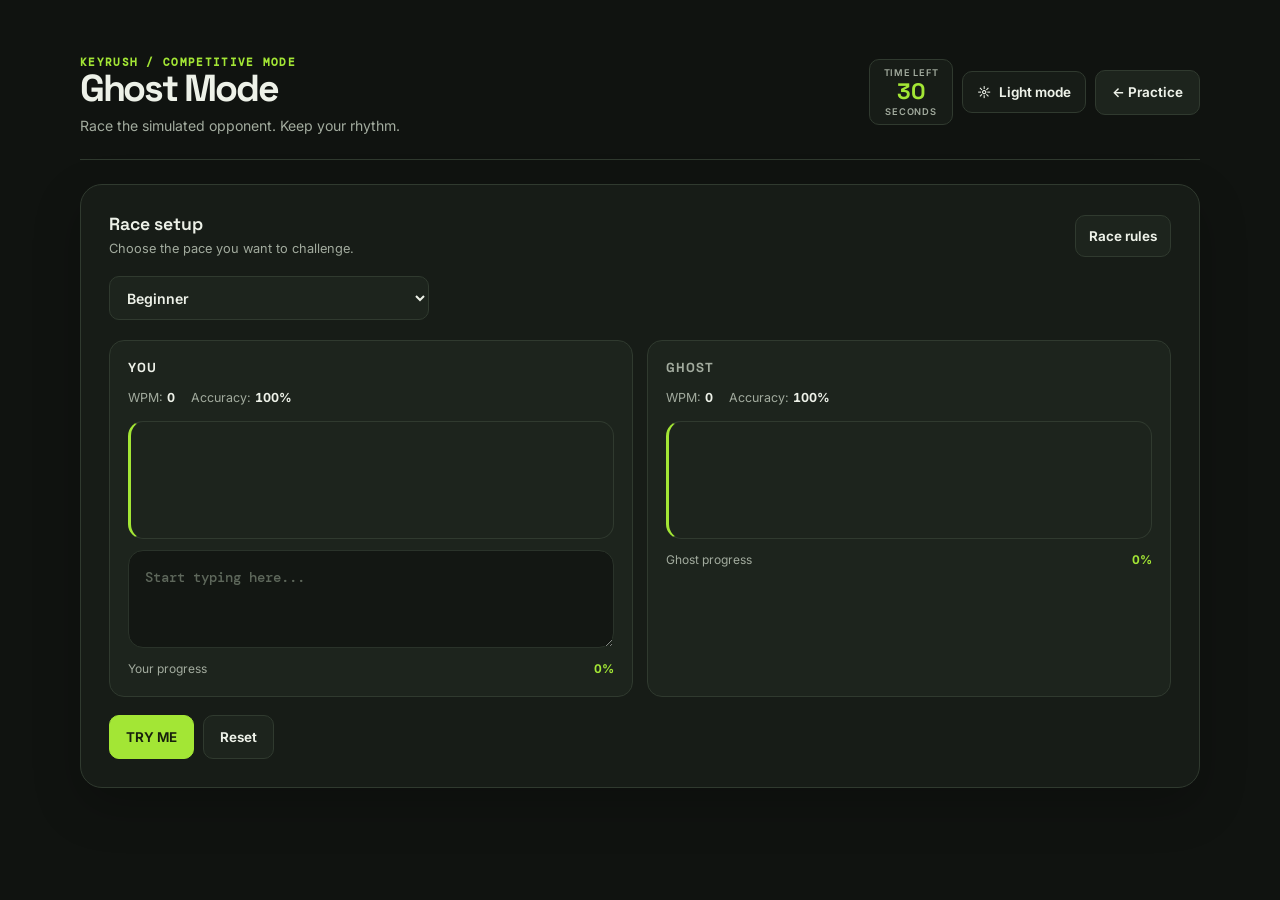
==== ghost.html @ ff3ed031 "feat(ui): introduce unified responsive Neo Minimal design" ====
<!DOCTYPE html>
<html lang="en">
<head>
  <meta charset="UTF-8">
  <meta name="viewport" content="width=device-width, initial-scale=1.0">
  <title>Ghost Mode — KeyRush</title>
  <meta name="theme-color" content="#101310" />
  <link rel="preconnect" href="https://fonts.googleapis.com" />
  <link rel="preconnect" href="https://fonts.gstatic.com" crossorigin />
  <link href="https://fonts.googleapis.com/css2?family=DM+Mono:wght@400;500&family=Inter:wght@400;500;600;700;800&family=Space+Grotesk:wght@400;500;600;700&display=swap" rel="stylesheet" />
  <link rel="stylesheet" href="style.css">
</head>
<body>
  <main class="container ghost-container">
    <header class="topbar ghost-topbar">
      <div class="brand-copy">
        <p class="eyebrow">KEYRUSH / COMPETITIVE MODE</p>
        <h1>Ghost Mode</h1>
        <p class="ghost-intro">Race the simulated opponent. Keep your rhythm.</p>
      </div>
      <div class="ghost-header-actions">
        <div class="race-timer" aria-live="off">
          <span>TIME LEFT</span>
          <strong id="race-timer">30</strong>
          <span>SECONDS</span>
        </div>
        <button id="theme-btn" class="icon-btn" type="button" aria-label="Toggle light and dark mode">☼ <span>Light mode</span></button>
        <a href="index.html" class="btn btn-secondary">← Practice</a>
      </div>
    </header>

    <section class="test-panel">
      <div class="ghost-controls-heading">
        <div><h2>Race setup</h2><p>Choose the pace you want to challenge.</p></div>
        <button id="rules-btn" type="button" class="rules-btn">Race rules</button>
      </div>
      <div class="difficulty-options">
        <label class="sr-only" for="difficulty">Select race difficulty</label>
        <select id="difficulty" aria-label="Select race difficulty">
          <option value="beginner">Beginner</option>
          <option value="intermediate">Intermediate</option>
          <option value="advanced">Advanced</option>
          <option value="personal-best">Personal Best</option>
        </select>
      </div>

      <div class="ghost-panels">

        <!-- Player Panel -->
        <div class="typing-panel">
          <h2>YOU</h2>

          <div class="typing-stats">
            <span>WPM: <strong id="player-wpm">0</strong></span>
            <span>Accuracy: <strong id="player-accuracy">100%</strong></span>
          </div>

          <div id="player-passage" class="passage"></div>

          <label class="sr-only" for="player-input">Type the race passage here</label>
          <textarea
            id="player-input"
            class="typing-input"
            rows="3"
            placeholder="Start typing here..."
            disabled
            spellcheck="false"
            autocomplete="off"
            autocapitalize="off"
          ></textarea>

          <p class="progress-label">Your progress <strong id="player-progress">0%</strong></p>
        </div>

        <!-- Ghost Panel -->
        <div class="typing-panel">
          <h2>GHOST</h2>

          <div class="typing-stats">
            <span>WPM: <strong id="ghost-wpm">0</strong></span>
            <span>Accuracy: <strong id="ghost-accuracy">100%</strong></span>
          </div>

          <div id="ghost-passage" class="passage"></div>

          <p class="progress-label">Ghost progress <strong id="ghost-progress">0%</strong></p>
        </div>

      </div>

      <div class="controls">
        <button id="start-ghost-btn" class="btn btn-primary" type="button">
            TRY ME
        </button>

      <button id="reset-ghost-btn" class="btn btn-secondary" type="button">
            Reset
      </button>

        
      </div>

      <div id="ghost-message" class="result hidden"></div>
     
      <!-- Race Results -->
<div id="race-results" class="race-results hidden">
  <h2 id="winner-heading">Race Results</h2>

  <div class="result-comparison">
    <div>
      <h3>YOU</h3>
      <p>WPM: <strong id="player-final-wpm">0</strong></p>
      <p>Accuracy: <strong id="player-final-accuracy">0%</strong></p>
      <p>Score: <strong id="player-final-score">0</strong></p>
    </div>

    <div>
      <h3>GHOST</h3>
      <p>WPM: <strong id="ghost-final-wpm">0</strong></p>
      <p>Accuracy: <strong id="ghost-final-accuracy">0%</strong></p>
      <p>Score: <strong id="ghost-final-score">0</strong></p>
    </div>
  </div>

  <p id="completion-status"></p>
  <p id="time-difference"></p>
</div>
 <!-- Rules Popup -->
<div id="rules-modal" class="rules-modal" hidden>
    <div class="rules-modal-content"
         role="dialog"
         aria-modal="true"
         aria-labelledby="rules-title">

        <h2 id="rules-title">👻 Ghost Mode Rules</h2>

        <div class="rules-content">
            <div class="rule-group">
                <h3>🏆 How to Win</h3>
                <ul>
                    <li>If only one participant finishes, they win.</li>
                    <li>If both finish, the higher score wins.</li>
                    <li>If neither finishes, the higher score wins.</li>
                    <li>Equal scores result in a draw.</li>
                </ul>
            </div>

            <div class="rule-group">
                <h3>⏱️ Race Rules</h3>
                <ul>
                    <li>Each race lasts 30 seconds.</li>
                    <li>Both participants receive the same passage.</li>
                    <li>If one finishes early, the other can continue typing.</li>
                    <li>The race ends when both finish or time runs out.</li>
                </ul>
            </div>
        </div>

        <button id="close-rules-btn" type="button">
            ← Back
        </button>
    </div>
</div>

    </section>
  </main>

  <script src="ghost.js" defer></script>
</body>
</html>
---- style.css ----
/* =========================================================
   BROKENKEY PHASE 1 — NEO MINIMAL DESIGN SYSTEM
   Shared visual language for KeyRush and Ghost Mode.
   Existing application logic and element IDs are preserved.
   ========================================================= */

:root {
  color-scheme: dark;
  --page: #101310;
  --surface: #171c17;
  --surface-raised: #1d241d;
  --surface-soft: #222a21;
  --text: #edf1e8;
  --muted: #a2ab9e;
  --subtle: #778273;
  --border: #303a2f;
  --border-strong: #465342;
  --accent: #a3e635;
  --accent-strong: #8bc928;
  --accent-ink: #17200d;
  --correct: #a3e635;
  --wrong: #ff687a;
  --focus: #c8ff73;
  --shadow-soft: 0 18px 48px rgba(0, 0, 0, .22);
  --radius-sm: 10px;
  --radius-md: 15px;
  --radius-lg: 22px;
  --content-width: 1120px;
  --space-1: 4px;
  --space-2: 8px;
  --space-3: 12px;
  --space-4: 16px;
  --space-5: 20px;
  --space-6: 24px;
  --space-8: 32px;
  --space-10: 40px;
  --font-display: "Space Grotesk", Inter, system-ui, sans-serif;
  --font-body: Inter, system-ui, -apple-system, BlinkMacSystemFont, "Segoe UI", sans-serif;
  --font-mono: "DM Mono", "SFMono-Regular", Consolas, monospace;
  --heading: var(--text);
  --sub: var(--muted);
  --psg2: rgba(255, 104, 122, .12);
  --std: var(--text);
  --dgreen: var(--accent-strong);
  --grid: transparent;
  --panel: var(--surface);
  --panel2: var(--surface-raised);
  --accent-ink: #17200d;
}

body.light-mode {
  color-scheme: light;
  --page: #f5f7f1;
  --surface: #ffffff;
  --surface-raised: #edf1e8;
  --surface-soft: #e4eadc;
  --text: #20291d;
  --muted: #596653;
  --subtle: #71806a;
  --border: #d8e0d0;
  --border-strong: #b8c6ad;
  --accent: #557d1a;
  --accent-strong: #426514;
  --accent-ink: #ffffff;
  --correct: #28764d;
  --wrong: #c7354d;
  --focus: #355d0d;
  --heading: #20291d;
  --sub: #596653;
  --psg2: rgba(199, 53, 77, .1);
  --std: #20291d;
  --dgreen: #426514;
  --panel: var(--surface);
  --panel2: var(--surface-raised);
  --shadow-soft: 0 14px 38px rgba(34, 48, 26, .09);
  background-color: var(--page);
  background-image: none;
}

* {
  box-sizing: border-box;
}

html {
  min-width: 320px;
  background: var(--page);
  scroll-behavior: smooth;
}

body {
  min-height: 100vh;
  display: block;
  margin: 0;
  padding: clamp(20px, 4vw, 48px) clamp(14px, 3vw, 32px);
  background: var(--page);
  color: var(--text);
  font-family: var(--font-body);
  line-height: 1.55;
  -webkit-font-smoothing: antialiased;
  text-rendering: optimizeLegibility;
}

.container {
  width: min(100%, var(--content-width));
  max-width: var(--content-width);
  margin: 0 auto;
}

.topbar {
  display: flex;
  align-items: center;
  justify-content: space-between;
  gap: 22px;
  margin: 0 0 26px;
  padding: 0 0 22px;
  border: 0;
  border-bottom: 1px solid var(--border);
}

.brand {
  display: flex;
  align-items: center;
  gap: 14px;
  min-width: 0;
}

.brand-mark {
  display: grid;
  flex: 0 0 46px;
  width: 46px;
  height: 46px;
  place-items: center;
  border: 1px solid rgba(163, 230, 53, .38);
  border-radius: 14px;
  background: rgba(163, 230, 53, .12);
  color: var(--accent);
  font: 700 24px/1 var(--font-display);
  text-decoration: none;
}

.brand-copy h1,
.brand h1 {
  margin: 0;
  color: var(--text);
  font: 700 clamp(1.8rem, 4vw, 2.35rem)/1 var(--font-display);
  letter-spacing: -.065em;
  text-transform: none;
}

.eyebrow {
  margin: 7px 0 0;
  color: var(--accent);
  font: 600 .68rem/1.4 var(--font-mono);
  letter-spacing: .12em;
  text-transform: uppercase;
}

.icon-btn,
.ghost-btn,
.time-btn,
.btn,
.feature-btn,
.rules-btn,
.speed-btn {
  min-height: 42px;
  border-radius: var(--radius-sm);
  font-family: var(--font-body);
  font-size: .84rem;
  font-weight: 650;
  letter-spacing: 0;
  text-transform: none;
  transition: background-color .16s ease, border-color .16s ease, color .16s ease, transform .16s ease, box-shadow .16s ease;
}

.icon-btn {
  border: 1px solid var(--border);
  background: var(--surface);
  color: var(--text);
  padding: 10px 14px;
}

.icon-btn:hover,
.btn:hover,
.ghost-btn:hover,
.time-btn:hover,
.feature-btn:hover,
.rules-btn:hover,
.speed-btn:hover {
  transform: translateY(-1px);
  box-shadow: none;
}

.icon-btn span {
  margin-left: 5px;
}

.subtitle {
  max-width: 720px;
  margin: -8px 0 24px;
  color: var(--muted);
  font-size: .98rem;
  line-height: 1.65;
}

.stats {
  display: grid;
  grid-template-columns: repeat(5, minmax(0, 1fr));
  gap: 12px;
  margin: 0 0 18px;
  border: 0;
}

.stat {
  min-width: 0;
  padding: 16px 17px;
  border: 1px solid var(--border);
  border-radius: var(--radius-md);
  background: var(--surface);
}

.stat:last-child {
  border-right: 1px solid var(--border);
}

.stat:first-child {
  border-color: rgba(163, 230, 53, .32);
  background: rgba(163, 230, 53, .09);
  color: var(--text);
}

body.light-mode .stat:first-child {
  border-color: rgba(85, 125, 26, .25);
  background: rgba(85, 125, 26, .08);
  color: var(--text);
}

.stat-label {
  display: block;
  margin-bottom: 8px;
  color: var(--muted);
  font: 600 .68rem/1.4 var(--font-body);
  letter-spacing: .015em;
  text-transform: none;
}

.stat-value {
  color: var(--text);
  font: 700 clamp(1.35rem, 3vw, 1.85rem)/1.1 var(--font-display);
  letter-spacing: -.045em;
  font-variant-numeric: tabular-nums;
}

.stat:first-child .stat-label,
.stat:first-child .unit {
  color: var(--muted);
}

.unit {
  color: var(--muted);
  font-size: .75rem;
  margin-left: 3px;
}

.test-panel,
.analytics-card {
  border: 1px solid var(--border);
  border-radius: var(--radius-lg);
  background: var(--surface);
  box-shadow: var(--shadow-soft);
}

.test-panel {
  padding: clamp(18px, 3vw, 28px);
}

.panel-heading {
  display: flex;
  align-items: center;
  justify-content: space-between;
  gap: 12px;
  color: var(--muted);
  font: 600 .72rem/1.4 var(--font-body);
  letter-spacing: .04em;
  text-transform: uppercase;
}

.panel-heading > div {
  display: flex;
  align-items: center;
}

.live-dot {
  width: 8px;
  height: 8px;
  margin-right: 10px;
  border-radius: 50%;
  background: var(--accent);
  outline: 3px solid rgba(163, 230, 53, .14);
  outline-offset: 2px;
}

.tiny-label {
  color: var(--subtle);
  font-size: .68rem;
}

.toolbar {
  display: flex;
  align-items: center;
  justify-content: space-between;
  flex-wrap: wrap;
  gap: 14px;
  margin: 20px 0;
}

.timer-options {
  display: flex;
  flex-wrap: wrap;
  gap: 7px;
}

.time-btn {
  padding: 10px 15px;
  border: 1px solid var(--border);
  background: var(--surface-raised);
  color: var(--muted);
}

.time-btn:last-child {
  border-right: 1px solid var(--border);
}

.time-btn.active {
  border-color: var(--accent);
  background: var(--accent);
  color: var(--accent-ink);
}

.feature-buttons {
  display: flex;
  align-items: center;
  justify-content: flex-end;
  flex-wrap: wrap;
  gap: 8px;
  max-width: none;
  margin: 0;
  transform: none;
}

.feature-btn {
  margin: 0 !important;
  padding: 10px 12px;
  border: 1px solid var(--border);
  background: var(--surface-raised);
  color: var(--muted);
}

.feature-btn:hover {
  border-color: var(--border-strong);
  color: var(--text);
}

.ghost-btn {
  padding: 10px 13px;
  border: 1px solid rgba(163, 230, 53, .45);
  background: rgba(163, 230, 53, .1);
  color: var(--accent);
}

.soon {
  margin-left: 5px;
  padding: 2px 5px;
  border: 1px solid currentColor;
  border-radius: 5px;
  font-size: .58rem;
  letter-spacing: .04em;
}

.passage {
  min-height: 145px;
  padding: 22px;
  border: 1px solid var(--border);
  border-left: 3px solid var(--accent);
  border-radius: var(--radius-md);
  background: var(--surface-raised);
  color: var(--muted);
  font: 500 clamp(1rem, 2vw, 1.18rem)/2 var(--font-mono);
  letter-spacing: 0;
  white-space: pre-wrap;
  overflow-wrap: anywhere;
}

.char.correct {
  color: var(--correct);
}

.char.wrong {
  border-radius: 3px;
  background: var(--psg2);
  color: var(--wrong);
}

.char.current {
  border-radius: 2px;
  outline: 1px solid var(--accent);
  outline-offset: 2px;
  background: rgba(163, 230, 53, .12);
  color: var(--text);
  animation: none;
}

.typing-input {
  display: block;
  width: 100%;
  min-height: 92px;
  margin-top: 13px;
  padding: 15px 16px;
  border: 1px solid var(--border);
  border-radius: var(--radius-md);
  background: var(--page);
  color: var(--text);
  font: 500 .98rem/1.6 var(--font-mono);
  resize: vertical;
}

.typing-input::placeholder {
  color: var(--subtle);
}

.typing-input:focus {
  border-color: var(--accent);
  outline: 3px solid rgba(163, 230, 53, .13);
  outline-offset: 1px;
}

.typing-input:disabled {
  opacity: .72;
  cursor: not-allowed;
}

.input-hint {
  display: flex;
  align-items: center;
  justify-content: space-between;
  flex-wrap: wrap;
  gap: 8px 14px;
  margin: 12px 2px 0;
  color: var(--muted);
  font-size: .76rem;
}

kbd {
  padding: 3px 7px;
  border: 1px solid var(--border-strong);
  border-radius: 5px;
  background: var(--surface-raised);
  color: var(--text);
  font: 500 .75rem var(--font-mono);
}

.controls {
  display: flex;
  align-items: center;
  flex-wrap: wrap;
  gap: 9px;
  margin-top: 20px;
}

.btn {
  display: inline-flex;
  align-items: center;
  justify-content: center;
  gap: 7px;
  min-height: 44px;
  padding: 11px 16px;
  border: 1px solid transparent;
  text-decoration: none;
  cursor: pointer;
}

.btn-primary {
  border-color: var(--accent);
  background: var(--accent);
  color: var(--accent-ink);
}

.btn-primary:hover {
  background: var(--accent-strong);
  border-color: var(--accent-strong);
}

.btn-secondary {
  border-color: var(--border);
  background: var(--surface-raised);
  color: var(--text);
}

.btn-secondary:hover {
  border-color: var(--border-strong);
  background: var(--surface-soft);
}

.btn:disabled,
button:disabled,
select:disabled,
textarea:disabled {
  opacity: .55;
  cursor: not-allowed;
  transform: none;
}

.result {
  margin-top: 16px;
  padding: 13px 15px;
  border: 1px solid var(--border);
  border-radius: var(--radius-md);
  background: var(--surface-raised);
  color: var(--text);
}

.hidden {
  display: none !important;
}

.analytics-section {
  display: grid;
  grid-template-columns: minmax(0, 1.2fr) minmax(0, 1fr);
  gap: 16px;
  margin-top: 18px;
}

.analytics-card {
  min-width: 0;
  padding: 20px;
}

.card-header {
  display: flex;
  align-items: flex-start;
  justify-content: space-between;
  flex-wrap: wrap;
  gap: 10px;
  margin-bottom: 16px;
}

.card-title-group {
  display: flex;
  align-items: center;
  flex-wrap: wrap;
  gap: 9px;
}

.card-title-group h3 {
  margin: 0;
  color: var(--text);
  font: 650 1rem/1.35 var(--font-display);
}

.badge {
  padding: 4px 8px;
  border: 1px solid var(--border);
  border-radius: 999px;
  background: var(--surface-raised);
  color: var(--muted);
  font-size: .62rem;
  font-weight: 700;
}

.live-badge {
  border-color: rgba(163, 230, 53, .32);
  background: rgba(163, 230, 53, .1);
  color: var(--accent);
}

.accuracy-badge {
  color: var(--muted);
}

.card-subtitle {
  color: var(--muted);
  font-size: .76rem;
}

.chart-wrapper {
  width: 100%;
  min-width: 0;
  overflow: hidden;
  border-radius: var(--radius-sm);
  background: var(--surface-raised);
}

#wpm-chart {
  display: block;
  width: 100%;
  height: auto;
  min-height: 150px;
}

.heatmap-legend {
  display: flex;
  flex-wrap: wrap;
  gap: 8px 12px;
}

.legend-item {
  display: inline-flex;
  align-items: center;
  gap: 5px;
  color: var(--muted);
  font-size: .66rem;
}

.legend-swatch {
  width: 9px;
  height: 9px;
  border-radius: 3px;
}

.keyboard-layout {
  max-width: 100%;
  overflow-x: auto;
  padding: 5px 2px 10px;
}

.kb-row {
  display: flex;
  justify-content: center;
  gap: 5px;
  min-width: 390px;
  margin-bottom: 5px;
}

.kb-key {
  display: flex;
  flex: 1 1 0;
  min-width: 24px;
  min-height: 39px;
  align-items: center;
  justify-content: center;
  flex-direction: column;
  gap: 1px;
  border: 1px solid var(--border);
  border-radius: 6px;
  background: var(--surface-raised);
  color: var(--muted);
}

.kb-space {
  flex: 0 0 48%;
}

.kb-char {
  font: 600 .72rem var(--font-mono);
}

.kb-err {
  font-size: .55rem;
  color: var(--subtle);
}

.intensity-1 { background: rgba(163, 230, 53, .10); }
.intensity-2 { background: rgba(163, 230, 53, .20); }
.intensity-3 { background: rgba(255, 166, 64, .20); }
.intensity-4 { background: rgba(255, 104, 122, .22); }

footer {
  display: flex;
  align-items: center;
  justify-content: space-between;
  flex-wrap: wrap;
  gap: 14px;
  margin-top: 24px;
  padding: 18px 2px 0;
  border-top: 1px solid var(--border);
  color: var(--muted);
  font-size: .72rem;
}

.foss-credit {
  display: inline-flex;
  align-items: center;
  gap: 10px;
}

.foss-credit img {
  width: 28px;
  height: 28px;
  object-fit: contain;
}

.foss-credit small {
  display: block;
  margin-top: 2px;
  color: var(--subtle);
  font-size: .61rem;
  letter-spacing: .06em;
}

.sr-only {
  position: absolute;
  width: 1px;
  height: 1px;
  padding: 0;
  margin: -1px;
  overflow: hidden;
  clip: rect(0, 0, 0, 0);
  white-space: nowrap;
  border: 0;
}

/* Ghost Mode uses the same tokens, surfaces, controls and type scale. */
.ghost-container {
  isolation: auto;
}

.ghost-topbar {
  align-items: center;
  margin-bottom: 24px;
}

.ghost-topbar .brand-copy h1 {
  margin: 0;
  font-size: clamp(1.8rem, 4vw, 2.35rem);
  color: var(--text);
  letter-spacing: -.06em;
  text-transform: none;
}

.ghost-intro {
  margin: 7px 0 0;
  color: var(--muted);
  font-size: .88rem;
}

.ghost-header-actions {
  display: flex;
  align-items: center;
  justify-content: flex-end;
  flex-wrap: wrap;
  gap: 9px;
}

.race-timer {
  display: grid;
  min-width: 84px;
  justify-items: center;
  gap: 1px;
  padding: 7px 12px;
  border: 1px solid var(--border);
  border-radius: var(--radius-sm);
  background: var(--surface);
}

.race-timer span {
  color: var(--muted);
  font: 600 .58rem var(--font-body);
  letter-spacing: .08em;
}

.race-timer strong {
  color: var(--accent);
  font: 700 1.4rem/1.15 var(--font-display);
  text-shadow: none;
}

.ghost-container .test-panel {
  padding: clamp(18px, 3vw, 28px);
}

.ghost-controls-heading {
  display: flex;
  align-items: center;
  justify-content: space-between;
  flex-wrap: wrap;
  gap: 12px;
  margin-bottom: 18px;
}

.ghost-controls-heading h2 {
  margin: 0;
  color: var(--text);
  font: 650 1.1rem var(--font-display);
}

.ghost-controls-heading p {
  margin: 4px 0 0;
  color: var(--muted);
  font-size: .8rem;
}

.rules-btn {
  padding: 9px 13px;
  border: 1px solid var(--border);
  background: var(--surface-raised);
  color: var(--text);
  cursor: pointer;
}

.difficulty-options {
  margin-bottom: 20px;
}

#difficulty,
body.light-mode #difficulty {
  width: min(100%, 320px);
  min-height: 44px;
  padding: 10px 13px;
  border: 1px solid var(--border);
  border-radius: var(--radius-sm);
  background: var(--surface-raised);
  color: var(--text);
  font: 600 .88rem var(--font-body);
  cursor: pointer;
  appearance: auto;
  box-shadow: none;
}

#difficulty:focus-visible {
  outline: 3px solid rgba(163, 230, 53, .25);
  outline-offset: 2px;
  border-color: var(--accent);
}

#difficulty option {
  background: var(--surface);
  color: var(--text);
}

.ghost-panels {
  display: grid;
  grid-template-columns: repeat(2, minmax(0, 1fr));
  gap: 14px;
}

.typing-panel,
.typing-panel:nth-child(2),
body.light-mode .typing-panel,
body.light-mode .typing-panel:nth-child(2) {
  min-width: 0;
  padding: 18px;
  border: 1px solid var(--border);
  border-radius: var(--radius-md);
  background: var(--surface-raised);
  color: var(--text);
}

.typing-panel h2,
.typing-panel:nth-child(2) h2 {
  margin: 0 0 12px;
  color: var(--text);
  font: 700 .82rem var(--font-display);
  letter-spacing: .08em;
}

.typing-panel:nth-child(2) h2 {
  color: var(--muted);
}

.typing-stats {
  display: flex;
  flex-wrap: wrap;
  gap: 8px 16px;
  margin-bottom: 13px;
  color: var(--muted);
  font-size: .78rem;
}

.typing-stats strong {
  color: var(--text);
  font-variant-numeric: tabular-nums;
}

.typing-panel .passage {
  min-height: 118px;
  padding: 15px;
  font-size: .9rem;
  line-height: 1.9;
}

.typing-panel .typing-input {
  min-height: 84px;
  margin-top: 11px;
  font-size: .86rem;
}

.progress-label {
  display: flex;
  align-items: center;
  justify-content: space-between;
  gap: 12px;
  margin: 12px 0 0;
  color: var(--muted);
  font-size: .75rem;
}

.progress-label strong {
  color: var(--accent);
  font-variant-numeric: tabular-nums;
}

.ghost-container .controls {
  margin-top: 18px;
}

#ghost-message {
  margin-top: 15px;
}

.race-results {
  margin-top: 18px;
  padding: 20px;
  border: 1px solid var(--border);
  border-radius: var(--radius-md);
  background: var(--surface-raised);
  color: var(--text);
}

.race-results h2,
.race-results h3 {
  color: var(--text);
  font-family: var(--font-display);
}

.result-comparison {
  display: grid;
  grid-template-columns: repeat(2, minmax(0, 1fr));
  gap: 12px;
}

.result-comparison > div {
  padding: 15px;
  border: 1px solid var(--border);
  border-radius: var(--radius-sm);
  background: var(--surface);
}

.result-comparison p {
  color: var(--muted);
}

.rules-modal {
  background: rgba(8, 12, 8, .72);
  backdrop-filter: blur(8px);
}

.rules-modal-content {
  width: min(100%, 620px);
  max-height: min(86vh, 760px);
  overflow-y: auto;
  padding: 24px;
  border: 1px solid var(--border);
  border-radius: var(--radius-lg);
  background: var(--surface);
  color: var(--text);
  box-shadow: var(--shadow-soft);
}

.rules-modal-content h2,
.rule-group h3 {
  color: var(--text);
  font-family: var(--font-display);
}

.rule-group {
  border-color: var(--border);
  border-radius: var(--radius-sm);
  background: var(--surface-raised);
}

.rule-group li {
  color: var(--muted);
}

#close-rules-btn {
  min-height: 42px;
  padding: 9px 14px;
  border: 1px solid var(--border);
  border-radius: var(--radius-sm);
  background: var(--surface-soft);
  color: var(--text);
  cursor: pointer;
}

.paste-warning {
  margin: 10px 0 0;
  padding: 10px 12px;
  border: 1px solid rgba(255, 104, 122, .35);
  border-radius: var(--radius-sm);
  background: rgba(255, 104, 122, .08);
  color: var(--wrong);
  font-size: .8rem;
}

:focus-visible {
  outline: 3px solid var(--focus);
  outline-offset: 3px;
}

button,
a,
input,
select,
textarea {
  -webkit-tap-highlight-color: transparent;
}

@media (max-width: 900px) {
  .analytics-section {
    grid-template-columns: minmax(0, 1fr);
  }

  .feature-buttons {
    justify-content: flex-start;
  }
}

@media (max-width: 700px) {
  body {
    padding: 22px 14px;
  }

  .topbar,
  .ghost-topbar {
    align-items: flex-start;
  }

  .stats {
    grid-template-columns: repeat(2, minmax(0, 1fr));
  }

  .stat:last-child {
    grid-column: span 2;
  }

  .toolbar {
    align-items: stretch;
  }

  .timer-options {
    width: 100%;
  }

  .time-btn {
    flex: 1 1 0;
  }

  .feature-buttons {
    width: 100%;
  }

  .feature-btn,
  .ghost-btn {
    flex: 1 1 auto;
  }

  .ghost-header-actions {
    width: 100%;
    justify-content: flex-start;
  }

  .ghost-panels {
    grid-template-columns: minmax(0, 1fr);
  }

  .result-comparison {
    grid-template-columns: minmax(0, 1fr);
  }

  .input-hint {
    align-items: flex-start;
  }

  .controls .btn {
    flex: 1 1 auto;
  }

  footer {
    align-items: flex-start;
  }
}

@media (max-width: 420px) {
  .topbar {
    flex-wrap: wrap;
  }

  .topbar > .icon-btn {
    margin-left: auto;
  }

  .brand-mark {
    flex-basis: 40px;
    width: 40px;
    height: 40px;
  }

  .test-panel,
  .analytics-card {
    padding: 16px;
  }

  .passage {
    padding: 16px;
    font-size: .94rem;
  }

  .panel-heading {
    align-items: flex-start;
    flex-wrap: wrap;
  }

  .ghost-header-actions .btn,
  .ghost-header-actions .icon-btn {
    flex: 1 1 auto;
  }

  .rules-modal-content {
    padding: 18px;
  }
}

@media (prefers-reduced-motion: reduce) {
  *,
  *::before,
  *::after {
    scroll-behavior: auto !important;
    animation-duration: .01ms !important;
    animation-iteration-count: 1 !important;
    transition-duration: .01ms !important;
  }
}


/* Session replay keeps the same shared visual language. */
.btn-replay {
  border-color: rgba(163, 230, 53, .4);
  background: rgba(163, 230, 53, .1);
  color: var(--accent);
}

.replay-modal {
  position: fixed;
  inset: 0;
  z-index: 99999;
  display: flex;
  align-items: center;
  justify-content: center;
  padding: 20px;
  background: rgba(8, 12, 8, .76);
  backdrop-filter: blur(8px);
}

.replay-modal.hidden {
  display: none !important;
}

.replay-card {
  width: min(100%, 860px);
  max-height: 92vh;
  overflow-y: auto;
  padding: clamp(16px, 3vw, 26px);
  border: 1px solid var(--border);
  border-radius: var(--radius-lg);
  background: var(--surface);
  color: var(--text);
  box-shadow: var(--shadow-soft);
}

.replay-header,
.replay-title-group,
.replay-controls,
.playback-actions,
.speed-selector {
  display: flex;
  align-items: center;
  gap: 10px;
}

.replay-header {
  justify-content: space-between;
  flex-wrap: wrap;
  padding-bottom: 15px;
  border-bottom: 1px solid var(--border);
}

.replay-title-group {
  flex-wrap: wrap;
}

.replay-title-group h3 {
  margin: 0;
  color: var(--text);
  font: 650 1.05rem var(--font-display);
}

.replay-hud {
  display: grid;
  grid-template-columns: repeat(4, minmax(0, 1fr));
  gap: 9px;
  margin: 16px 0;
}

.hud-item {
  display: grid;
  gap: 5px;
  padding: 12px;
  border: 1px solid var(--border);
  border-radius: var(--radius-sm);
  background: var(--surface-raised);
}

.hud-label {
  color: var(--muted);
  font-size: .65rem;
}

.hud-value {
  color: var(--text);
  font: 700 1rem var(--font-display);
  font-variant-numeric: tabular-nums;
}

.replay-passage {
  min-height: 100px;
  margin-bottom: 16px;
}

.char.replay-cursor {
  outline: 1px solid var(--accent);
  outline-offset: 2px;
  background: rgba(163, 230, 53, .13);
}

.scrubber-container {
  margin-bottom: 15px;
  padding: 13px;
  border: 1px solid var(--border);
  border-radius: var(--radius-sm);
  background: var(--surface-raised);
}

.scrubber-header {
  display: flex;
  justify-content: space-between;
  gap: 10px;
  margin-bottom: 9px;
  color: var(--muted);
  font: 600 .68rem var(--font-mono);
}

.replay-scrubber {
  width: 100%;
  height: 8px;
  margin: 5px 0;
  border: 1px solid var(--border);
  border-radius: 99px;
  background: var(--surface-soft);
  accent-color: var(--accent);
  cursor: pointer;
}

.replay-controls {
  justify-content: space-between;
  flex-wrap: wrap;
  margin-bottom: 12px;
}

.playback-actions {
  flex-wrap: wrap;
}

.speed-selector {
  flex-wrap: wrap;
  gap: 6px;
}

.speed-label {
  color: var(--muted);
  font-size: .75rem;
}

.speed-btn {
  min-height: 34px;
  padding: 6px 10px;
  border: 1px solid var(--border);
  border-radius: 7px;
  background: var(--surface-raised);
  color: var(--muted);
  cursor: pointer;
}

.speed-btn.active {
  border-color: var(--accent);
  background: var(--accent);
  color: var(--accent-ink);
}

.replay-hint {
  margin-top: 12px;
  color: var(--muted);
  text-align: center;
  font-size: .7rem;
}

.rules-modal[hidden] {
  display: none !important;
}

.rules-modal {
  position: fixed;
  inset: 0;
  z-index: 10000;
  display: flex;
  align-items: center;
  justify-content: center;
  padding: 18px;
  background: rgba(8, 12, 8, .76);
  backdrop-filter: blur(8px);
}

.rules-modal-content {
  width: min(100%, 620px);
  max-height: min(86vh, 760px);
  overflow-y: auto;
  padding: 24px;
  border: 1px solid var(--border);
  border-radius: var(--radius-lg);
  background: var(--surface);
  color: var(--text);
  box-shadow: var(--shadow-soft);
}

.rules-modal-content h2 {
  margin-top: 0;
  color: var(--text);
  font: 700 1.25rem var(--font-display);
}

.rules-content {
  display: grid;
  gap: 10px;
}

.rule-group {
  margin: 0;
  padding: 14px 16px;
  border: 1px solid var(--border);
  border-radius: var(--radius-sm);
  background: var(--surface-raised);
}

.rule-group h3 {
  margin: 0 0 8px;
  color: var(--text);
  font: 650 .92rem var(--font-display);
}

.rule-group ul {
  margin: 0;
  padding-left: 20px;
}

.rule-group li {
  margin: 5px 0;
  color: var(--muted);
  font-size: .84rem;
}

#close-rules-btn {
  min-height: 42px;
  margin-top: 15px;
  padding: 9px 14px;
  border: 1px solid var(--border);
  border-radius: var(--radius-sm);
  background: var(--surface-soft);
  color: var(--text);
  cursor: pointer;
}

@media (max-width: 680px) {
  .replay-hud {
    grid-template-columns: repeat(2, minmax(0, 1fr));
  }

  .replay-controls {
    align-items: flex-start;
    flex-direction: column;
  }

  .rules-modal-content {
    padding: 18px;
  }
}
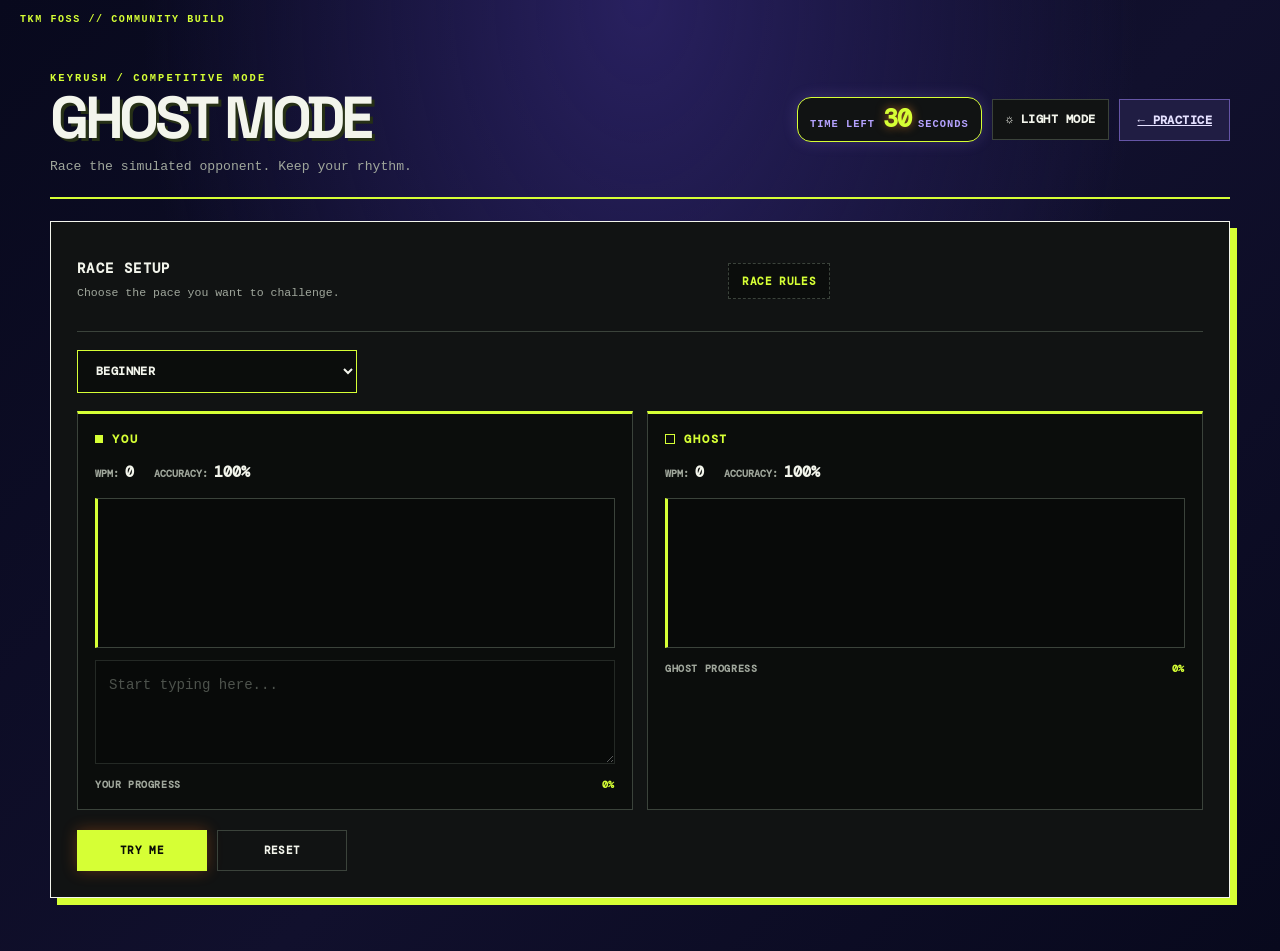
==== commit 252deb81: "Load isolated Ghost Mode stylesheet" ====
--- a/ghost.html
+++ b/ghost.html
@@ -10,8 +10,9 @@
   <link rel="preconnect" href="https://fonts.gstatic.com" crossorigin />
   <link href="https://fonts.googleapis.com/css2?family=DM+Mono:wght@400;500&family=Inter:wght@400;500;600;700;800&family=Space+Grotesk:wght@400;500;600;700&display=swap" rel="stylesheet" />
   <link rel="stylesheet" href="style.css">
+  <link rel="stylesheet" href="ghost.css">
 </head>
-<body>
+<body class="ghost-page">
   <main class="container ghost-container">
     <header class="topbar ghost-topbar">
       <div class="brand-copy">
--- a/style.css
+++ b/style.css
@@ -1,1153 +1,1083 @@
-/* =========================================================
-   BROKENKEY PHASE 1 — NEO MINIMAL DESIGN SYSTEM
-   Shared visual language for KeyRush and Ghost Mode.
-   Existing application logic and element IDs are preserved.
-   ========================================================= */
-
-:root {
-  color-scheme: dark;
-  --page: #101310;
-  --surface: #171c17;
-  --surface-raised: #1d241d;
-  --surface-soft: #222a21;
-  --text: #edf1e8;
-  --muted: #a2ab9e;
-  --subtle: #778273;
-  --border: #303a2f;
-  --border-strong: #465342;
-  --accent: #a3e635;
-  --accent-strong: #8bc928;
-  --accent-ink: #17200d;
-  --correct: #a3e635;
-  --wrong: #ff687a;
-  --focus: #c8ff73;
-  --shadow-soft: 0 18px 48px rgba(0, 0, 0, .22);
-  --radius-sm: 10px;
-  --radius-md: 15px;
-  --radius-lg: 22px;
-  --content-width: 1120px;
-  --space-1: 4px;
-  --space-2: 8px;
-  --space-3: 12px;
-  --space-4: 16px;
-  --space-5: 20px;
-  --space-6: 24px;
-  --space-8: 32px;
-  --space-10: 40px;
-  --font-display: "Space Grotesk", Inter, system-ui, sans-serif;
-  --font-body: Inter, system-ui, -apple-system, BlinkMacSystemFont, "Segoe UI", sans-serif;
-  --font-mono: "DM Mono", "SFMono-Regular", Consolas, monospace;
-  --heading: var(--text);
-  --sub: var(--muted);
-  --psg2: rgba(255, 104, 122, .12);
-  --std: var(--text);
-  --dgreen: var(--accent-strong);
-  --grid: transparent;
-  --panel: var(--surface);
-  --panel2: var(--surface-raised);
-  --accent-ink: #17200d;
-}
-
-body.light-mode {
-  color-scheme: light;
-  --page: #f5f7f1;
-  --surface: #ffffff;
-  --surface-raised: #edf1e8;
-  --surface-soft: #e4eadc;
-  --text: #20291d;
-  --muted: #596653;
-  --subtle: #71806a;
-  --border: #d8e0d0;
-  --border-strong: #b8c6ad;
-  --accent: #557d1a;
-  --accent-strong: #426514;
-  --accent-ink: #ffffff;
-  --correct: #28764d;
-  --wrong: #c7354d;
-  --focus: #355d0d;
-  --heading: #20291d;
-  --sub: #596653;
-  --psg2: rgba(199, 53, 77, .1);
-  --std: #20291d;
-  --dgreen: #426514;
-  --panel: var(--surface);
-  --panel2: var(--surface-raised);
-  --shadow-soft: 0 14px 38px rgba(34, 48, 26, .09);
-  background-color: var(--page);
-  background-image: none;
-}
-
-* {
-  box-sizing: border-box;
-}
-
-html {
-  min-width: 320px;
-  background: var(--page);
-  scroll-behavior: smooth;
-}
-
-body {
-  min-height: 100vh;
-  display: block;
-  margin: 0;
-  padding: clamp(20px, 4vw, 48px) clamp(14px, 3vw, 32px);
-  background: var(--page);
-  color: var(--text);
-  font-family: var(--font-body);
-  line-height: 1.55;
-  -webkit-font-smoothing: antialiased;
-  text-rendering: optimizeLegibility;
-}
-
-.container {
-  width: min(100%, var(--content-width));
-  max-width: var(--content-width);
-  margin: 0 auto;
-}
-
-.topbar {
-  display: flex;
+/* KEYRUSH / CYBER-BRUTALIST SKIN
+   High contrast, exposed structure, hard edges and acid-lime signal colour.
+   Intentional challenge defects remain seeded in the application logic/styles. */
+:root{color-scheme:dark;--page:#08090a;--panel:#111313;--panel2:#0b0d0c;--text:#f3f5ec;--muted:#a0a79c;--border:#3b433b;--accent:#d6ff35;--accent-ink:#090b06;--correct:#d6ff35;--wrong:#ff5a72;--shadow:7px 7px 0 #d6ff35;--grid:rgba(214,255,53,.055)}
+*{box-sizing:border-box}html{background:var(--page)}body{margin:0;min-height:100vh;background-color:var(--page);background-image:linear-gradient(var(--grid) 1px,transparent 1px),linear-gradient(90deg,var(--grid) 1px,transparent 1px);background-size:28px 28px;color:var(--heading);font-family:Arial,Helvetica,sans-serif;display:flex;align-items:center;justify-content:center;padding:34px 20px}body:before{content:"TKM FOSS // COMMUNITY BUILD";position:fixed;top:14px;left:20px;color:var(--accent);font:700 10px/1.2 ui-monospace,SFMono-Regular,Consolas,monospace;letter-spacing:.16em}.container{width:100%;max-width:1000px}.topbar{display:flex;align-items:center;justify-content:space-between;gap:18px;margin-bottom:12px;border-bottom:2px solid var(--accent);padding:0 0 18px}.brand{display:flex;align-items:center;gap:15px}.brand-icon{display:grid;place-items:center;width:54px;height:54px;background:var(--accent);color:var(--accent-ink);border:2px solid var(--accent);font-size:2.2rem;font-weight:900;line-height:1}.brand h1{font-size:clamp(2rem,5vw,3.5rem);line-height:.9;letter-spacing:-.075em;text-transform:uppercase;margin:0;font-weight:950}.eyebrow{font:800 .65rem/1.4 ui-monospace,SFMono-Regular,Consolas,monospace;letter-spacing:.2em;color:var(--accent);margin:8px 0 0;text-transform:uppercase}.icon-btn,.ghost-btn,.time-btn,.btn{font:700 .78rem/1.2 ui-monospace,SFMono-Regular,Consolas,monospace;text-transform:uppercase;letter-spacing:.035em;cursor:pointer;transition:background .12s,color .12s,transform .12s}.icon-btn{border:1px solid var(--text);background:var(--panel);color:var(--heading);padding:12px 14px}.icon-btn:hover,.btn:hover,.ghost-btn:hover,.time-btn:hover{transform:translate(-2px,-2px);box-shadow:3px 3px 0 var(--accent)}.subtitle{color:var(--muted);font-size:.94rem;line-height:1.6;margin:18px 0 25px;max-width:720px}.stats{display:grid;grid-template-columns:repeat(5,minmax(0,1fr));gap:0;margin-bottom:22px;border:1px solid var(--border)}.stat{background:var(--panel);border-right:1px solid var(--border);padding:15px 13px;min-width:0}.stat:last-child{border-right:0}.stat-label{display:block;color:var(--muted);font:700 .61rem/1.4 ui-monospace,SFMono-Regular,Consolas,monospace;text-transform:uppercase;letter-spacing:.08em;margin-bottom:12px}.stat-value{font-size:clamp(1.4rem,3vw,2.15rem);font-weight:900;letter-spacing:-.06em;font-variant-numeric:tabular-nums}.stat:first-child{background:var(--accent);color:var(--accent-ink)}.stat:first-child .stat-label,.stat:first-child .unit{color:#333b18}.unit{font-size:.72rem;margin-left:3px;color:var(--muted)}.test-panel{background:var(--panel);border:1px solid var(--text);padding:22px;box-shadow:var(--shadow)}.panel-heading,.toolbar,.input-hint{display:flex;justify-content:space-between;align-items:center;gap:12px}.panel-heading{font:800 .67rem/1.4 ui-monospace,SFMono-Regular,Consolas,monospace;letter-spacing:.1em;color:var(--muted);text-transform:uppercase}.live-dot{display:inline-block;width:8px;height:8px;background:var(--accent);margin-right:9px;outline:2px solid #d6ff3533;outline-offset:3px}.tiny-label{font-size:.59rem}.toolbar{margin:19px 0 16px;flex-wrap:wrap}.timer-options{display:flex;gap:0}.time-btn{border:1px solid var(--border);border-right:0;background:var(--panel2);color:var(--muted);padding:11px 14px}.time-btn:last-child{border-right:1px solid var(--border)}.time-btn.active{background:var(--accent);color:var(--accent-ink);border-color:var(--accent);font-weight:900}.feature-buttons{display:flex;gap:15px 7px;flex-wrap:wrap;align-items:flex-start;justify-content:flex-end;margin-left:19px;max-width:570px;transform:translateY(7px)}.feature-btn{font:700 .72rem/1.2 ui-monospace,SFMono-Regular,Consolas,monospace;text-transform:uppercase;letter-spacing:.025em;cursor:pointer;background:var(--panel2);border:1px dashed var(--border);color:var(--sub);padding:11px 12px;margin-top:5px}.feature-btn:nth-child(2){margin-top:19px;margin-right:13px}.feature-btn:nth-child(3){margin-top:-3px}.feature-btn:hover{border-color:var(--accent);color:var(--accent);transform:translate(-1px,-1px)}.ghost-btn{background:transparent;border:1px solid #b99aff;color:#d0b9ff;padding:11px 13px}.soon{font-size:.53rem;letter-spacing:.1em;border:1px solid #b99aff;padding:3px 5px;margin-left:5px}.passage{min-height:155px;background:var(--panel2);border:1px solid var(--border);border-left:4px solid var(--accent);padding:23px 21px;font:1.08rem/2 ui-monospace,SFMono-Regular,Consolas,monospace;letter-spacing:.015em;white-space:pre-wrap;overflow-wrap:anywhere;color:var(--muted);user-select:none}.char.current{background:var(--accent);border-bottom:2px solid var(--accent);color:var(--accent-ink)}.char.correct{color:var(--correct)}.char.wrong{color:var(--wrong);background:#ff5a7220;text-decoration:underline;text-decoration-thickness:2px;text-underline-offset:4px}.typing-input{display:block;width:100%;margin-top:14px;resize:vertical;min-height:94px;border:1px solid var(--border);border-radius:0;background:var(--psg2);color:var(--text);font:1rem/1.65 ui-monospace,SFMono-Regular,Consolas,monospace;padding:15px 16px;outline:none}.typing-input::placeholder{color:#858d81}.typing-input:focus{border-color:var(--accent);box-shadow:inset 4px 0 0 var(--accent)}.typing-input:disabled{opacity:.55}.input-hint{color:var(--muted);font: .66rem/1.5 ui-monospace,SFMono-Regular,Consolas,monospace;text-transform:uppercase;margin:10px 2px 19px}kbd{font:inherit;border:1px solid var(--muted);padding:3px 6px;color:var(--std)}.controls{display:flex;gap:10px;flex-wrap:wrap}.btn{border:1px solid var(--text);padding:13px 17px;font-size:.76rem;font-weight:900}.btn-primary{background:var(--accent);color:var(--accent-ink);border-color:var(--accent)}.btn-secondary{background:transparent;color:var(--dgreen);border-color:var(--border)}.btn:disabled{opacity:.5;cursor:not-allowed;transform:none;box-shadow:none}.result{margin:0 0 16px;padding:14px;border:1px solid var(--accent);background:#d6ff3510;text-align:left;color:var(--accent);font:800 .82rem/1.5 ui-monospace,SFMono-Regular,Consolas,monospace;text-transform:uppercase}.hidden{display:none}footer{display:flex;justify-content:space-between;gap:10px;color:#858d81;font:700 .61rem/1.5 ui-monospace,SFMono-Regular,Consolas,monospace;letter-spacing:.06em;text-transform:uppercase;margin:22px 2px 0}.sr-only{position:absolute;width:1px;height:1px;padding:0;margin:-1px;overflow:hidden;clip:rect(0,0,0,0);white-space:nowrap;border:0}
+/* Intentional challenge: light mode switches surfaces but leaves text tokens inconsistent. */
+body.light-mode{--page:#f0f2e9;--panel:#fff;--panel2:#e7eadf;--dgreen:#547600;--std:#2c352e;--heading:#54c8287d;--psg2:#ff5a720d;--sub:#b99aff;--border:#bfc6b5;--muted:#65705e;--accent:#547600;--accent-ink:#fff;--correct:#167b50;--wrong:#c62f48;background-color:var(--page);background-image:linear-gradient(rgba(40,60,10,.06) 1px,transparent 1px),linear-gradient(90deg,rgba(40,60,10,.06) 1px,transparent 1px)}body.light-mode .passage,body.light-mode .typing-input{color:#2c352e}body.light-mode .stat-value{color:#d6ff35}
+@media(max-width:680px){body{padding:34px 12px 18px;align-items:flex-start}body:before{font-size:8px;left:12px;top:10px}.topbar{align-items:flex-start}.brand-icon{width:43px;height:43px;font-size:1.8rem}.brand h1{font-size:2.25rem}.icon-btn{max-width:118px;padding:10px;font-size:.65rem}.stats{grid-template-columns:repeat(3,minmax(0,1fr))}.stat{border-bottom:1px solid var(--border);padding:12px 9px}.stat:nth-child(3){border-right:0}.stat:nth-child(4),.stat:nth-child(5){border-bottom:0}.stat-value{font-size:1.5rem}.test-panel{padding:14px;box-shadow:4px 4px 0 var(--accent)}.passage{padding:15px;font-size:.96rem}.tiny-label{display:none}.toolbar{align-items:flex-start}.timer-options{max-width:100%}.time-btn{padding:10px}.ghost-btn{padding:10px 8px;font-size:.65rem}.feature-btn{padding:10px 8px;font-size:.61rem}.feature-buttons{width:100%}.input-hint{align-items:flex-start}.controls .btn{flex:1}footer{flex-direction:column}}
+.error-page{text-align:left;max-width:680px;margin:auto;padding:clamp(25px,6vw,56px)}.error-mark{font-size:3.3rem;color:var(--accent);margin-bottom:10px}.error-page h1{font-size:clamp(2rem,6vw,3.8rem);line-height:.95;letter-spacing:-.06em;text-transform:uppercase;margin:14px 0}.error-page .subtitle{margin:12px 0 20px}.error-code{display:inline-block;border:1px solid var(--wrong);padding:9px 12px;color:var(--wrong);font:800 .72rem ui-monospace,SFMono-Regular,Consolas,monospace;letter-spacing:.08em}.error-copy{color:var(--muted);line-height:1.7;margin:22px 0 28px;max-width:420px}.back-link{display:inline-block;text-decoration:none}
+
+/* Extra deliberate visual noise for the community challenge build. */
+.brand{gap:17px;align-items:center}.brand-copy{position:relative}.brand h1{ text-shadow:3px 3px 0 #263016; transform:rotate(-1deg); }.brand-stamp{display:inline-block;margin-top:8px;padding:3px 6px;border:1px solid #667052;color:#a4ad8b;font:700 .52rem/1.3 ui-monospace,monospace;letter-spacing:.12em;transform:rotate(1.8deg)}
+.wasd-mark{position:relative;display:grid;grid-template-columns:repeat(3,29px);grid-template-rows:repeat(2,29px);gap:4px;padding:7px 8px 21px;background:#071e22;border:2px solid #39cdb2;box-shadow:5px 5px 0 #d6ff35;transform:rotate(-2deg);flex-shrink:0}
+.wasd-key{position:relative;border:2px solid #49cdb8;border-radius:5px;background:#e9fff8;color:#073d40;font:900 1rem/1 ui-monospace,monospace;box-shadow:inset -3px -3px 0 #9acdc3,3px 3px 0 #020a0b;width:29px;height:29px;padding:0;cursor:pointer;transition:transform .14s ease,box-shadow .14s ease,background .14s ease}
+.key-w{grid-column:2;grid-row:1}.key-a{grid-column:1;grid-row:2}.key-s{grid-column:2;grid-row:2}.key-d{grid-column:3;grid-row:2}
+.wasd-key:hover,.wasd-key:focus-visible,.wasd-key.key-active{z-index:2;transform:translateY(-6px) scale(1.12) rotate(3deg);background:#d6ff35;box-shadow:inset -3px -3px 0 #b3d22d,4px 8px 0 #000;outline:2px solid #d6ff35;outline-offset:2px}
+.wasd-tip{position:absolute;bottom:4px;left:3px;right:3px;white-space:nowrap;text-align:center;color:#d6ff35;font:700 .43rem/1 ui-monospace,monospace;letter-spacing:.02em}
+.ticker{display:flex;gap:23px;overflow:hidden;white-space:nowrap;margin:0 0 13px;padding:7px 10px;background:#d6ff35;color:#090b06;border:1px solid #090b06;box-shadow:4px 4px 0 #56651d;font:900 .58rem/1.2 ui-monospace,monospace;letter-spacing:.1em;transform:rotate(.35deg)}
+.ticker span:nth-child(2){transform:translateY(3px)}.ticker span:nth-child(3){transform:translateY(-2px)}.ticker span:nth-child(4){opacity:.65}
+.chaos-strip{display:flex;align-items:center;justify-content:space-between;gap:10px;margin:-7px 0 23px;padding:0 2px;min-height:24px}
+.warning-sticker{display:inline-block;background:#ff5a72;color:#19050a;padding:5px 7px;font:900 .56rem/1 ui-monospace,monospace;letter-spacing:.06em;transform:rotate(-2deg);box-shadow:3px 3px 0 #62202b}
+.serial{border-bottom:2px dashed var(--accent);color:var(--muted);font:700 .58rem ui-monospace,monospace;transform:rotate(1.5deg)}
+.micro-copy{font:700 .52rem ui-monospace,monospace;letter-spacing:.05em;color:#7f8975}
+.panel-heading{position:relative}.panel-code{color:var(--wrong);font-size:.56rem;transform:rotate(-2deg);border:1px solid #ff5a7266;padding:4px 5px;margin-left:auto}
+.test-panel{position:relative}.test-panel:after{content:"BETA";position:absolute;right:-9px;top:34%;padding:6px 10px;background:#b99aff;color:#160d2b;font:900 .65rem ui-monospace,monospace;transform:rotate(90deg) translateX(50%);transform-origin:right top;letter-spacing:.14em;box-shadow:3px 3px 0 #44365f;pointer-events:none}
+.feature-buttons{column-gap:11px;row-gap:16px}.feature-btn:nth-child(1){transform:rotate(-1deg) translateY(2px)}.feature-btn:nth-child(2){transform:rotate(1.5deg) translateY(6px)}.feature-btn:nth-child(3){transform:rotate(-1deg) translateY(-3px)}
+.passage{position:relative;box-shadow:inset -6px 0 0 #d6ff3512,5px 5px 0 #252a1f}
+.input-warning{color:var(--wrong);font-weight:900;transform:rotate(-1deg)}
+.bottom-chaos{display:flex;justify-content:space-between;align-items:center;gap:10px;margin:18px 0 0;padding:8px 10px;border-top:1px dashed var(--border);border-bottom:1px dashed var(--border);color:#777f70;font:700 .52rem ui-monospace,monospace;letter-spacing:.08em}
+.tiny-sticker{color:#08090a;background:#ff5a72;padding:5px 7px;transform:rotate(2deg)}
+footer{align-items:center}.foss-credit{display:flex;align-items:center;gap:10px}.foss-credit img{width:38px;height:38px;object-fit:contain;image-rendering:auto;border:1px solid #343b30;border-radius:50%;background:#000;box-shadow:3px 3px 0 #d6ff35}.foss-credit small{display:block;margin-top:3px;color:var(--accent);font-size:.5rem;letter-spacing:.1em}
+@media(max-width:680px){.brand{gap:10px}.wasd-mark{transform:scale(.86) rotate(-2deg);transform-origin:left center;margin-right:-9px}.brand-stamp{font-size:.45rem}.ticker{gap:13px;font-size:.5rem}.chaos-strip{flex-wrap:wrap;justify-content:flex-start;gap:8px}.micro-copy{display:none}.panel-code{display:none}.test-panel:after{right:-5px;top:27%;font-size:.52rem}.input-hint{flex-wrap:wrap}.bottom-chaos{flex-wrap:wrap;line-height:1.6}.foss-credit img{width:32px;height:32px}footer{align-items:flex-start}}
+@media(prefers-reduced-motion:reduce){.wasd-key{transition:none}}
+
+/* ===== Merged from BrokenKey-main: live WPM graph + per-key error heatmap ===== */
+/* Analytics Section (Graph & Heatmap) */
+.analytics-section {
+  display: flex;
+  flex-direction: column;
+  gap: 22px;
+  margin-bottom: 24px;
+}
+
+.analytics-card {
+  background: var(--panel);
+  border: 1px solid var(--border);
+  padding: 20px;
+}
+
+.card-header {
+  display: flex;
+  justify-content: space-between;
   align-items: center;
-  justify-content: space-between;
-  gap: 22px;
-  margin: 0 0 26px;
-  padding: 0 0 22px;
-  border: 0;
-  border-bottom: 1px solid var(--border);
-}
-
-.brand {
-  display: flex;
-  align-items: center;
-  gap: 14px;
-  min-width: 0;
-}
-
-.brand-mark {
-  display: grid;
-  flex: 0 0 46px;
-  width: 46px;
-  height: 46px;
-  place-items: center;
-  border: 1px solid rgba(163, 230, 53, .38);
-  border-radius: 14px;
-  background: rgba(163, 230, 53, .12);
-  color: var(--accent);
-  font: 700 24px/1 var(--font-display);
-  text-decoration: none;
-}
-
-.brand-copy h1,
-.brand h1 {
-  margin: 0;
-  color: var(--text);
-  font: 700 clamp(1.8rem, 4vw, 2.35rem)/1 var(--font-display);
-  letter-spacing: -.065em;
-  text-transform: none;
-}
-
-.eyebrow {
-  margin: 7px 0 0;
-  color: var(--accent);
-  font: 600 .68rem/1.4 var(--font-mono);
-  letter-spacing: .12em;
-  text-transform: uppercase;
-}
-
-.icon-btn,
-.ghost-btn,
-.time-btn,
-.btn,
-.feature-btn,
-.rules-btn,
-.speed-btn {
-  min-height: 42px;
-  border-radius: var(--radius-sm);
-  font-family: var(--font-body);
-  font-size: .84rem;
-  font-weight: 650;
-  letter-spacing: 0;
-  text-transform: none;
-  transition: background-color .16s ease, border-color .16s ease, color .16s ease, transform .16s ease, box-shadow .16s ease;
-}
-
-.icon-btn {
-  border: 1px solid var(--border);
-  background: var(--surface);
-  color: var(--text);
-  padding: 10px 14px;
-}
-
-.icon-btn:hover,
-.btn:hover,
-.ghost-btn:hover,
-.time-btn:hover,
-.feature-btn:hover,
-.rules-btn:hover,
-.speed-btn:hover {
-  transform: translateY(-1px);
-  box-shadow: none;
-}
-
-.icon-btn span {
-  margin-left: 5px;
-}
-
-.subtitle {
-  max-width: 720px;
-  margin: -8px 0 24px;
-  color: var(--muted);
-  font-size: .98rem;
-  line-height: 1.65;
-}
-
-.stats {
-  display: grid;
-  grid-template-columns: repeat(5, minmax(0, 1fr));
-  gap: 12px;
-  margin: 0 0 18px;
-  border: 0;
-}
-
-.stat {
-  min-width: 0;
-  padding: 16px 17px;
-  border: 1px solid var(--border);
-  border-radius: var(--radius-md);
-  background: var(--surface);
-}
-
-.stat:last-child {
-  border-right: 1px solid var(--border);
-}
-
-.stat:first-child {
-  border-color: rgba(163, 230, 53, .32);
-  background: rgba(163, 230, 53, .09);
-  color: var(--text);
-}
-
-body.light-mode .stat:first-child {
-  border-color: rgba(85, 125, 26, .25);
-  background: rgba(85, 125, 26, .08);
-  color: var(--text);
-}
-
-.stat-label {
-  display: block;
-  margin-bottom: 8px;
-  color: var(--muted);
-  font: 600 .68rem/1.4 var(--font-body);
-  letter-spacing: .015em;
-  text-transform: none;
-}
-
-.stat-value {
-  color: var(--text);
-  font: 700 clamp(1.35rem, 3vw, 1.85rem)/1.1 var(--font-display);
-  letter-spacing: -.045em;
-  font-variant-numeric: tabular-nums;
-}
-
-.stat:first-child .stat-label,
-.stat:first-child .unit {
-  color: var(--muted);
-}
-
-.unit {
-  color: var(--muted);
-  font-size: .75rem;
-  margin-left: 3px;
-}
-
-.test-panel,
-.analytics-card {
-  border: 1px solid var(--border);
-  border-radius: var(--radius-lg);
-  background: var(--surface);
-  box-shadow: var(--shadow-soft);
-}
-
-.test-panel {
-  padding: clamp(18px, 3vw, 28px);
-}
-
-.panel-heading {
-  display: flex;
-  align-items: center;
-  justify-content: space-between;
-  gap: 12px;
-  color: var(--muted);
-  font: 600 .72rem/1.4 var(--font-body);
-  letter-spacing: .04em;
-  text-transform: uppercase;
-}
-
-.panel-heading > div {
-  display: flex;
-  align-items: center;
-}
-
-.live-dot {
-  width: 8px;
-  height: 8px;
-  margin-right: 10px;
-  border-radius: 50%;
-  background: var(--accent);
-  outline: 3px solid rgba(163, 230, 53, .14);
-  outline-offset: 2px;
-}
-
-.tiny-label {
-  color: var(--subtle);
-  font-size: .68rem;
-}
-
-.toolbar {
-  display: flex;
-  align-items: center;
-  justify-content: space-between;
-  flex-wrap: wrap;
-  gap: 14px;
-  margin: 20px 0;
-}
-
-.timer-options {
-  display: flex;
-  flex-wrap: wrap;
-  gap: 7px;
-}
-
-.time-btn {
-  padding: 10px 15px;
-  border: 1px solid var(--border);
-  background: var(--surface-raised);
-  color: var(--muted);
-}
-
-.time-btn:last-child {
-  border-right: 1px solid var(--border);
-}
-
-.time-btn.active {
-  border-color: var(--accent);
-  background: var(--accent);
-  color: var(--accent-ink);
-}
-
-.feature-buttons {
-  display: flex;
-  align-items: center;
-  justify-content: flex-end;
-  flex-wrap: wrap;
-  gap: 8px;
-  max-width: none;
-  margin: 0;
-  transform: none;
-}
-
-.feature-btn {
-  margin: 0 !important;
-  padding: 10px 12px;
-  border: 1px solid var(--border);
-  background: var(--surface-raised);
-  color: var(--muted);
-}
-
-.feature-btn:hover {
-  border-color: var(--border-strong);
-  color: var(--text);
-}
-
-.ghost-btn {
-  padding: 10px 13px;
-  border: 1px solid rgba(163, 230, 53, .45);
-  background: rgba(163, 230, 53, .1);
-  color: var(--accent);
-}
-
-.soon {
-  margin-left: 5px;
-  padding: 2px 5px;
-  border: 1px solid currentColor;
-  border-radius: 5px;
-  font-size: .58rem;
-  letter-spacing: .04em;
-}
-
-.passage {
-  min-height: 145px;
-  padding: 22px;
-  border: 1px solid var(--border);
-  border-left: 3px solid var(--accent);
-  border-radius: var(--radius-md);
-  background: var(--surface-raised);
-  color: var(--muted);
-  font: 500 clamp(1rem, 2vw, 1.18rem)/2 var(--font-mono);
-  letter-spacing: 0;
-  white-space: pre-wrap;
-  overflow-wrap: anywhere;
-}
-
-.char.correct {
-  color: var(--correct);
-}
-
-.char.wrong {
-  border-radius: 3px;
-  background: var(--psg2);
-  color: var(--wrong);
-}
-
-.char.current {
-  border-radius: 2px;
-  outline: 1px solid var(--accent);
-  outline-offset: 2px;
-  background: rgba(163, 230, 53, .12);
-  color: var(--text);
-  animation: none;
-}
-
-.typing-input {
-  display: block;
-  width: 100%;
-  min-height: 92px;
-  margin-top: 13px;
-  padding: 15px 16px;
-  border: 1px solid var(--border);
-  border-radius: var(--radius-md);
-  background: var(--page);
-  color: var(--text);
-  font: 500 .98rem/1.6 var(--font-mono);
-  resize: vertical;
-}
-
-.typing-input::placeholder {
-  color: var(--subtle);
-}
-
-.typing-input:focus {
-  border-color: var(--accent);
-  outline: 3px solid rgba(163, 230, 53, .13);
-  outline-offset: 1px;
-}
-
-.typing-input:disabled {
-  opacity: .72;
-  cursor: not-allowed;
-}
-
-.input-hint {
-  display: flex;
-  align-items: center;
-  justify-content: space-between;
-  flex-wrap: wrap;
-  gap: 8px 14px;
-  margin: 12px 2px 0;
-  color: var(--muted);
-  font-size: .76rem;
-}
-
-kbd {
-  padding: 3px 7px;
-  border: 1px solid var(--border-strong);
-  border-radius: 5px;
-  background: var(--surface-raised);
-  color: var(--text);
-  font: 500 .75rem var(--font-mono);
-}
-
-.controls {
-  display: flex;
-  align-items: center;
-  flex-wrap: wrap;
-  gap: 9px;
-  margin-top: 20px;
-}
-
-.btn {
-  display: inline-flex;
-  align-items: center;
-  justify-content: center;
-  gap: 7px;
-  min-height: 44px;
-  padding: 11px 16px;
-  border: 1px solid transparent;
-  text-decoration: none;
-  cursor: pointer;
-}
-
-.btn-primary {
-  border-color: var(--accent);
-  background: var(--accent);
-  color: var(--accent-ink);
-}
-
-.btn-primary:hover {
-  background: var(--accent-strong);
-  border-color: var(--accent-strong);
-}
-
-.btn-secondary {
-  border-color: var(--border);
-  background: var(--surface-raised);
-  color: var(--text);
-}
-
-.btn-secondary:hover {
-  border-color: var(--border-strong);
-  background: var(--surface-soft);
-}
-
-.btn:disabled,
-button:disabled,
-select:disabled,
-textarea:disabled {
-  opacity: .55;
-  cursor: not-allowed;
-  transform: none;
-}
-
-.result {
-  margin-top: 16px;
-  padding: 13px 15px;
-  border: 1px solid var(--border);
-  border-radius: var(--radius-md);
-  background: var(--surface-raised);
-  color: var(--text);
-}
-
-.hidden {
-  display: none !important;
-}
-
-.analytics-section {
-  display: grid;
-  grid-template-columns: minmax(0, 1.2fr) minmax(0, 1fr);
-  gap: 16px;
-  margin-top: 18px;
-}
-
-.analytics-card {
-  min-width: 0;
-  padding: 20px;
-}
-
-.card-header {
-  display: flex;
-  align-items: flex-start;
-  justify-content: space-between;
   flex-wrap: wrap;
   gap: 10px;
   margin-bottom: 16px;
+  padding-bottom: 12px;
+  border-bottom: 1px solid var(--border);
 }
 
 .card-title-group {
   display: flex;
   align-items: center;
-  flex-wrap: wrap;
-  gap: 9px;
+  gap: 12px;
 }
 
 .card-title-group h3 {
   margin: 0;
-  color: var(--text);
-  font: 650 1rem/1.35 var(--font-display);
+  font: 800 0.88rem/1.2 ui-monospace, SFMono-Regular, Consolas, monospace;
+  text-transform: uppercase;
+  letter-spacing: 0.06em;
+  color: var(--dgreen);
 }
 
 .badge {
-  padding: 4px 8px;
+  font: 800 0.58rem/1 ui-monospace, SFMono-Regular, Consolas, monospace;
+  padding: 3px 6px;
+  letter-spacing: 0.08em;
+  text-transform: uppercase;
+}
+
+.live-badge {
+  background: var(--accent);
+  color: var(--accent-ink);
+}
+
+.accuracy-badge {
+  background: transparent;
+  border: 1px solid var(--accent);
+  color: var(--accent);
+}
+
+.card-subtitle {
+  font: 600 0.68rem/1.2 ui-monospace, SFMono-Regular, Consolas, monospace;
+  color: var(--muted);
+}
+
+/* WPM Graph */
+.chart-wrapper {
+  position: relative;
+  width: 100%;
+  background: var(--panel2);
   border: 1px solid var(--border);
-  border-radius: 999px;
-  background: var(--surface-raised);
-  color: var(--muted);
-  font-size: .62rem;
-  font-weight: 700;
-}
-
-.live-badge {
-  border-color: rgba(163, 230, 53, .32);
-  background: rgba(163, 230, 53, .1);
-  color: var(--accent);
-}
-
-.accuracy-badge {
-  color: var(--muted);
-}
-
-.card-subtitle {
-  color: var(--muted);
-  font-size: .76rem;
-}
-
-.chart-wrapper {
-  width: 100%;
-  min-width: 0;
-  overflow: hidden;
-  border-radius: var(--radius-sm);
-  background: var(--surface-raised);
+  padding: 12px 10px;
+  overflow-x: auto;
 }
 
 #wpm-chart {
   display: block;
   width: 100%;
   height: auto;
-  min-height: 150px;
-}
-
+  max-height: 200px;
+}
+
+/* Keyboard Heatmap */
 .heatmap-legend {
   display: flex;
+  align-items: center;
+  gap: 12px;
   flex-wrap: wrap;
-  gap: 8px 12px;
 }
 
 .legend-item {
-  display: inline-flex;
+  display: flex;
   align-items: center;
-  gap: 5px;
+  gap: 6px;
+  font: 700 0.6rem/1 ui-monospace, SFMono-Regular, Consolas, monospace;
   color: var(--muted);
-  font-size: .66rem;
+  text-transform: uppercase;
 }
 
 .legend-swatch {
-  width: 9px;
-  height: 9px;
-  border-radius: 3px;
+  display: inline-block;
+  width: 10px;
+  height: 10px;
+  border: 1px solid var(--border);
 }
 
 .keyboard-layout {
-  max-width: 100%;
+  display: flex;
+  flex-direction: column;
+  gap: 7px;
+  background: var(--panel2);
+  border: 1px solid var(--border);
+  padding: 18px 12px;
+  align-items: center;
+  user-select: none;
   overflow-x: auto;
-  padding: 5px 2px 10px;
 }
 
 .kb-row {
   display: flex;
+  gap: 6px;
   justify-content: center;
-  gap: 5px;
-  min-width: 390px;
-  margin-bottom: 5px;
+  width: 100%;
 }
 
 .kb-key {
-  display: flex;
-  flex: 1 1 0;
-  min-width: 24px;
-  min-height: 39px;
+  position: relative;
+  display: flex;
+  flex-direction: column;
   align-items: center;
   justify-content: center;
-  flex-direction: column;
-  gap: 1px;
+  min-width: 44px;
+  height: 44px;
+  background: #14171a;
   border: 1px solid var(--border);
-  border-radius: 6px;
-  background: var(--surface-raised);
+  font: 800 0.82rem/1 ui-monospace, SFMono-Regular, Consolas, monospace;
+  color: var(--text);
+  padding: 4px;
+  transition: all 0.15s ease;
+}
+
+.kb-space {
+  min-width: 220px;
+}
+
+.kb-char {
+  display: block;
+}
+
+.kb-err {
+  font-size: 0.52rem;
   color: var(--muted);
-}
-
-.kb-space {
-  flex: 0 0 48%;
-}
-
-.kb-char {
-  font: 600 .72rem var(--font-mono);
-}
-
-.kb-err {
-  font-size: .55rem;
-  color: var(--subtle);
-}
-
-.intensity-1 { background: rgba(163, 230, 53, .10); }
-.intensity-2 { background: rgba(163, 230, 53, .20); }
-.intensity-3 { background: rgba(255, 166, 64, .20); }
-.intensity-4 { background: rgba(255, 104, 122, .22); }
-
-footer {
-  display: flex;
-  align-items: center;
-  justify-content: space-between;
-  flex-wrap: wrap;
-  gap: 14px;
-  margin-top: 24px;
-  padding: 18px 2px 0;
-  border-top: 1px solid var(--border);
-  color: var(--muted);
-  font-size: .72rem;
-}
-
-.foss-credit {
-  display: inline-flex;
-  align-items: center;
-  gap: 10px;
-}
-
-.foss-credit img {
-  width: 28px;
-  height: 28px;
-  object-fit: contain;
-}
-
-.foss-credit small {
-  display: block;
   margin-top: 2px;
-  color: var(--subtle);
-  font-size: .61rem;
-  letter-spacing: .06em;
-}
-
-.sr-only {
-  position: absolute;
-  width: 1px;
-  height: 1px;
-  padding: 0;
-  margin: -1px;
-  overflow: hidden;
-  clip: rect(0, 0, 0, 0);
-  white-space: nowrap;
-  border: 0;
-}
-
-/* Ghost Mode uses the same tokens, surfaces, controls and type scale. */
+}
+
+/* Heatmap Intensity Levels */
+.intensity-0 {
+  background: #14171a;
+  border-color: var(--border);
+  color: var(--text);
+}
+
+.intensity-1 {
+  background: rgba(214, 255, 53, 0.12);
+  border-color: rgba(214, 255, 53, 0.45);
+  color: var(--accent);
+}
+.intensity-1 .kb-err { color: var(--accent); }
+
+.intensity-2 {
+  background: rgba(255, 209, 59, 0.15);
+  border-color: rgba(255, 209, 59, 0.6);
+  color: #ffd13b;
+}
+.intensity-2 .kb-err { color: #ffd13b; }
+
+.intensity-3 {
+  background: rgba(255, 138, 61, 0.2);
+  border-color: rgba(255, 138, 61, 0.7);
+  color: #ff8a3d;
+}
+.intensity-3 .kb-err { color: #ff8a3d; }
+
+.intensity-4 {
+  background: rgba(255, 90, 114, 0.28);
+  border-color: var(--wrong);
+  color: var(--wrong);
+  box-shadow: inset 0 0 8px rgba(255, 90, 114, 0.3);
+}
+.intensity-4 .kb-err { color: var(--wrong); font-weight: 900; }
+.analytics-section{margin-top:24px}
+@media (max-width:768px){
+  .kb-key{min-width:30px;height:38px;font-size:.72rem}
+  .kb-space{min-width:140px}
+}
+
+/* ===== GHOST MODE DESIGN ===== */
+
+body:has(.ghost-container) {
+    background:
+        radial-gradient(ellipse at 50% 0%, #28205f 0%, transparent 55%),
+        linear-gradient(135deg, #08091d, #11102d 55%, #08091d);
+    color: #e5e1ff;
+    min-height: 100vh;
+}
+
 .ghost-container {
-  isolation: auto;
-}
-
-.ghost-topbar {
-  align-items: center;
-  margin-bottom: 24px;
-}
-
-.ghost-topbar .brand-copy h1 {
-  margin: 0;
-  font-size: clamp(1.8rem, 4vw, 2.35rem);
-  color: var(--text);
-  letter-spacing: -.06em;
-  text-transform: none;
-}
-
-.ghost-intro {
-  margin: 7px 0 0;
-  color: var(--muted);
-  font-size: .88rem;
-}
-
-.ghost-header-actions {
-  display: flex;
-  align-items: center;
-  justify-content: flex-end;
-  flex-wrap: wrap;
-  gap: 9px;
-}
+    max-width: 1450px;
+    width: 94%;
+    margin: auto;
+    padding: 25px 0;
+}
+
+.ghost-container .topbar {
+    border-bottom: 1px solid #38316e;
+    padding-bottom: 18px;
+}
+
+.ghost-container .test-panel {
+    background: rgba(13, 14, 38, 0.85);
+    border: 1px solid #51418e;
+    border-radius: 20px;
+    padding: 25px;
+    box-shadow: 0 0 25px rgba(105, 65, 255, 0.15);
+}
+
+.ghost-container .test-panel::after {
+    display: none;
+}
+
+/* Difficulty */
+
+.difficulty-options {
+    display: flex;
+    justify-content: center;
+    margin: 25px 0;
+}
+
+#difficulty {
+    padding: 13px 25px;
+    min-width: 220px;
+    background: #171632;
+    color: #e8e2ff;
+    border: 1px solid #7560c9;
+    border-radius: 30px;
+    font-size: 16px;
+    cursor: pointer;
+}
+
+/* Side-by-side panels */
+
+.ghost-panels {
+    display: grid;
+    grid-template-columns: 1fr 1fr;
+    gap: 24px;
+    margin: 20px 0;
+}
+
+.typing-panel {
+    background: linear-gradient(145deg, #17172f, #101124);
+    border: 2px solid #ff851f;
+    border-radius: 18px;
+    padding: 22px;
+    min-width: 0;
+    box-shadow: 0 0 12px rgba(255, 133, 31, 0.18);
+}
+
+.typing-panel:nth-child(2) {
+    border-color: #a78bff;
+    box-shadow: 0 0 12px rgba(167, 139, 255, 0.2);
+}
+
+.typing-panel h2 {
+    color: #ff922e;
+    margin-top: 0;
+}
+
+.typing-panel:nth-child(2) h2 {
+    color: #b5a2ff;
+}
+
+.typing-stats {
+    display: flex;
+    justify-content: space-between;
+    gap: 10px;
+    margin: 15px 0;
+    color: #c5bdff;
+    font-size: 14px;
+}
+
+.typing-panel .passage {
+    min-height: 150px;
+    padding: 15px;
+    background: #101124;
+    border: 1px solid #292744;
+    border-radius: 10px;
+    line-height: 1.9;
+    overflow-wrap: anywhere;
+}
+
+.typing-panel .typing-input {
+    width: 100%;
+    min-height: 110px;
+    box-sizing: border-box;
+    padding: 14px;
+    resize: vertical;
+    background: #101124;
+    color: #f0edff;
+    border: 1px solid #39345e;
+    border-radius: 10px;
+    font: inherit;
+}
+
+.typing-panel .typing-input:focus {
+    outline: none;
+    border-color: #a78bff;
+    box-shadow: 0 0 10px rgba(167, 139, 255, 0.2);
+}
+
+/* Character feedback */
+
+.char.correct {
+    color: #72f5a3;
+}
+
+.char.wrong {
+    color: #ff6969;
+    background: rgba(255, 70, 70, 0.15);
+}
+
+/* Buttons */
+
+.ghost-container .btn-primary {
+    background: linear-gradient(135deg, #ff9b28, #ff6518);
+    color: #160d12;
+    border: none;
+    border-radius: 30px;
+    font-weight: bold;
+    box-shadow: 0 0 15px rgba(255, 112, 25, 0.3);
+}
+
+.ghost-container .btn-secondary {
+    background: #201d43;
+    color: #e5e1ff;
+    border: 1px solid #6555a6;
+    border-radius: 25px;
+}
+
+/* Progress and message */
+
+.typing-panel p {
+    color: #c5bdff;
+    margin-top: 15px;
+}
+
+#ghost-message {
+    color: #ffad55;
+    text-align: center;
+    margin-top: 20px;
+}
+
+/* Light mode */
+
+body.light-mode:has(.ghost-container) {
+    background: linear-gradient(135deg, #f1edff, #e8e1ff);
+    color: #29234b;
+}
+
+body.light-mode .ghost-container .test-panel {
+    background: #ffffff;
+    border-color: #c7b9f4;
+    box-shadow: 0 5px 25px rgba(75, 53, 130, 0.1);
+}
+
+body.light-mode .typing-panel {
+    background: #fff8f0;
+    border-color: #ff9b43;
+    box-shadow: 0 0 10px rgba(255, 155, 67, 0.1);
+}
+
+body.light-mode .typing-panel:nth-child(2) {
+    background: #f7f3ff;
+    border-color: #a78bff;
+}
+
+body.light-mode .typing-stats,
+body.light-mode .typing-panel p {
+    color: #514575;
+}
+
+body.light-mode .typing-panel .passage,
+body.light-mode .typing-panel .typing-input {
+    background: #ffffff;
+    color: #29234b;
+    border-color: #d8d0ed;
+}
+
+body.light-mode #difficulty {
+    background: #ffffff;
+    color: #29234b;
+}
+
+body.light-mode .ghost-container .btn-secondary {
+    background: #eee9ff;
+    color: #382b67;
+    border-color: #b8a8e9;
+}
+
+/* Mobile layout */
+
+@media (max-width: 680px) {
+    .ghost-panels {
+        grid-template-columns: 1fr;
+    }
+
+    .typing-stats {
+        flex-wrap: wrap;
+    }
+
+    .ghost-container .test-panel {
+        padding: 15px;
+    }
+}
+
+/* Paste warning - Dark mode */
+.paste-warning {
+    color: #ffad66;
+    font-size: 13px;
+    font-weight: 500;
+    margin-top: 8px;
+    text-align: center;
+    transition: color 0.3s ease;
+}
+
+/* Paste warning - Light mode */
+body.light-mode .paste-warning {
+    color: #c45b12;
+}
+
+/* Keep warning hidden until needed */
+.paste-warning[hidden] {
+    display: none;
+}
+
+/* ===== MATCH YOU AND GHOST PANELS ===== */
+
+/* Same panel design */
+.typing-panel,
+.typing-panel:nth-child(2) {
+    background: linear-gradient(145deg, #17172f, #101124);
+    border: 2px solid #ff851f;
+    border-radius: 18px;
+    box-shadow: 0 0 12px rgba(255, 133, 31, 0.18);
+}
+
+/* Same heading color */
+.typing-panel h2,
+.typing-panel:nth-child(2) h2 {
+    color: #ff922e;
+}
+
+/* Same light mode design */
+body.light-mode .typing-panel,
+body.light-mode .typing-panel:nth-child(2) {
+    background: #fff8f0;
+    border: 2px solid #ff9b43;
+    box-shadow: 0 0 10px rgba(255, 155, 67, 0.1);
+}
+
+/* Moving typing cursor */
+
+.char.current {
+    border-left: 2px solid #ff851f;
+    animation: cursorBlink 0.8s infinite;
+}
+
+.typing-panel:nth-child(2) .char.current {
+    border-left-color: #ff851f;
+}
+
+@keyframes cursorBlink {
+    50% {
+        border-left-color: transparent;
+    }
+}
+/* ===== GHOST RACE TIMER ===== */
 
 .race-timer {
-  display: grid;
-  min-width: 84px;
-  justify-items: center;
-  gap: 1px;
-  padding: 7px 12px;
-  border: 1px solid var(--border);
-  border-radius: var(--radius-sm);
-  background: var(--surface);
+    display: flex;
+    align-items: center;
+    gap: 10px;
+    padding: 10px 18px;
+    background: linear-gradient(145deg, #20183f, #11102d);
+    border: 1px solid #a78bff;
+    border-radius: 14px;
+    box-shadow: 0 0 15px rgba(167, 139, 255, 0.2);
+    color: #e5e1ff;
+}
+
+.race-timer::before {
+    content: "👻";
+    font-size: 23px;
+}
+
+.race-timer strong {
+    font-size: 25px;
+    color: #ff922e;
+    text-shadow: 0 0 10px rgba(255, 146, 46, 0.6);
+    font-variant-numeric: tabular-nums;
 }
 
 .race-timer span {
-  color: var(--muted);
-  font: 600 .58rem var(--font-body);
-  letter-spacing: .08em;
-}
-
-.race-timer strong {
-  color: var(--accent);
-  font: 700 1.4rem/1.15 var(--font-display);
-  text-shadow: none;
-}
-
-.ghost-container .test-panel {
-  padding: clamp(18px, 3vw, 28px);
-}
-
-.ghost-controls-heading {
-  display: flex;
-  align-items: center;
-  justify-content: space-between;
-  flex-wrap: wrap;
-  gap: 12px;
-  margin-bottom: 18px;
-}
-
-.ghost-controls-heading h2 {
-  margin: 0;
-  color: var(--text);
-  font: 650 1.1rem var(--font-display);
-}
-
-.ghost-controls-heading p {
-  margin: 4px 0 0;
-  color: var(--muted);
-  font-size: .8rem;
-}
+    font: 700 0.65rem ui-monospace, monospace;
+    letter-spacing: 1px;
+    color: #b5a2ff;
+}
+
+body.light-mode .race-timer {
+    background: #fff8f0;
+    border-color: #ff9b43;
+    box-shadow: 0 0 10px rgba(255, 155, 67, 0.15);
+}
+
+body.light-mode .race-timer span {
+    color: #75549c;
+}
+
+/* ===== GHOST MODE RULES ===== */
+
+.ghost-rules {
+    position: relative;
+    max-width: 800px;
+    margin: 30px auto;
+    padding: 25px;
+    border: 1px solid rgba(160, 120, 255, 0.35);
+    border-radius: 18px;
+    background: linear-gradient(
+        135deg,
+        rgba(35, 25, 65, 0.95),
+        rgba(15, 15, 35, 0.95)
+    );
+    box-shadow: 0 0 20px rgba(130, 80, 255, 0.15);
+    overflow: hidden;
+}
+
+.ghost-rules::before {
+    content: "👻";
+    position: absolute;
+    right: 20px;
+    top: 15px;
+    font-size: 90px;
+    opacity: 0.07;
+    pointer-events: none;
+}
+
+.rules-header {
+    display: flex;
+    align-items: center;
+    gap: 15px;
+    margin-bottom: 22px;
+}
+
+.ghost-icon {
+    font-size: 38px;
+    filter: drop-shadow(0 0 8px #a78bfa);
+}
+
+.rules-header h2 {
+    margin: 0;
+    color: #c4b5fd;
+}
+
+.rules-header p {
+    margin: 5px 0 0;
+    color: #aaa;
+    font-size: 14px;
+}
+
+.rules-content {
+    display: grid;
+    grid-template-columns: 1fr 1fr;
+    gap: 25px;
+}
+
+.rule-group {
+    padding: 15px;
+    border-radius: 12px;
+    background: rgba(255, 255, 255, 0.04);
+}
+
+.rule-group h3 {
+    color: #c4b5fd;
+    margin-top: 0;
+}
+
+.rule-group ul {
+    padding-left: 20px;
+    margin-bottom: 0;
+}
+
+.rule-group li {
+    color: #ddd;
+    margin-bottom: 10px;
+    line-height: 1.5;
+}
+
+@media (max-width: 600px) {
+    .rules-content {
+        grid-template-columns: 1fr;
+    }
+
+    .ghost-rules {
+        margin: 20px 10px;
+        padding: 18px;
+    }
+}
+/* ===== RULES POPUP ===== */
 
 .rules-btn {
-  padding: 9px 13px;
-  border: 1px solid var(--border);
-  background: var(--surface-raised);
-  color: var(--text);
-  cursor: pointer;
-}
+    display: block;
+    margin: 15px auto;
+    padding: 10px 22px;
+    border: 1px solid #a78bfa;
+    border-radius: 8px;
+    background: transparent;
+    color: #c4b5fd;
+    cursor: pointer;
+}
+
+.rules-modal[hidden] {
+    display: none;
+}
+
+.rules-modal {
+    position: fixed;
+    inset: 0;
+    z-index: 1000;
+    display: flex;
+    justify-content: center;
+    align-items: center;
+    padding: 20px;
+    background: rgba(0, 0, 0, 0.75);
+}
+
+.rules-modal-content {
+    width: 100%;
+    max-width: 550px;
+    padding: 25px;
+    border: 1px solid rgba(160, 120, 255, 0.4);
+    border-radius: 16px;
+    background: #19152b;
+    color: #ddd;
+    box-shadow: 0 0 25px rgba(130, 80, 255, 0.2);
+}
+
+.rules-modal-content h2 {
+    color: #c4b5fd;
+    text-align: center;
+    margin-top: 0;
+}
+
+.rules-content {
+    display: grid;
+    grid-template-columns: 1fr 1fr;
+    gap: 20px;
+}
+
+.rule-group {
+    padding: 12px;
+    border-radius: 10px;
+    background: rgba(255, 255, 255, 0.05);
+}
+
+.rule-group h3 {
+    color: #c4b5fd;
+}
+
+.rule-group li {
+    margin-bottom: 10px;
+    line-height: 1.5;
+}
+
+#close-rules-btn {
+    display: block;
+    margin: 20px auto 0;
+    padding: 10px 25px;
+    border: none;
+    border-radius: 8px;
+    background: #8060c9;
+    color: white;
+    cursor: pointer;
+}
+
+@media (max-width: 600px) {
+    .rules-content {
+        grid-template-columns: 1fr;
+    }
+
+    .rules-modal-content {
+        max-height: 85vh;
+        overflow-y: auto;
+    }
+}
+
+
+/* ===== GHOST DIFFICULTY SELECTOR ===== */
 
 .difficulty-options {
-  margin-bottom: 20px;
-}
-
+    margin: 20px 0 30px;
+}
+
+#difficulty {
+    appearance: none;
+    min-width: 260px;
+    padding: 15px 45px 15px 20px;
+    border: 2px solid #a78bff;
+    border-radius: 12px;
+    background-color: #171632;
+    background-image: url("data:image/svg+xml,%3Csvg xmlns='http://www.w3.org/2000/svg' width='18' height='18' viewBox='0 0 24 24' fill='none' stroke='%23c4b5fd' stroke-width='2'%3E%3Cpath d='m6 9 6 6 6-6'/%3E%3C/svg%3E");
+    background-repeat: no-repeat;
+    background-position: right 16px center;
+    color: #e8e2ff;
+    font-size: 16px;
+    font-weight: 700;
+    cursor: pointer;
+    transition: 0.2s ease;
+}
+
+#difficulty:hover,
+#difficulty:focus {
+    border-color: #ff922e;
+    box-shadow: 0 0 14px rgba(255, 146, 46, 0.2);
+    outline: none;
+}
+
+#difficulty option {
+    background: #171632;
+    color: #e8e2ff;
+    padding: 10px;
+}
+
+/* Light mode */
+
+body.light-mode #difficulty {
+    background-color: #ffffff;
+    background-image: url("data:image/svg+xml,%3Csvg xmlns='http://www.w3.org/2000/svg' width='18' height='18' viewBox='0 0 24 24' fill='none' stroke='%23514575' stroke-width='2'%3E%3Cpath d='m6 9 6 6 6-6'/%3E%3C/svg%3E");
+    color: #29234b;
+    border-color: #8973c9;
+}
+
+body.light-mode #difficulty option {
+    background: #ffffff;
+    color: #29234b;
+}
+/* ===== GHOST MODE LIGHT THEME IMPROVEMENTS ===== */
+
+body.light-mode .rules-modal-content {
+    background: #ffffff;
+    color: #29234b;
+    border: 1px solid #b8a8e9;
+    box-shadow: 0 10px 35px rgba(75, 53, 130, 0.2);
+}
+
+body.light-mode .rules-modal-content h2,
+body.light-mode .rule-group h3 {
+    color: #59418e;
+}
+
+body.light-mode .rule-group {
+    background: #f2efff;
+}
+
+body.light-mode .rule-group li {
+    color: #40365c;
+}
+
+body.light-mode #close-rules-btn {
+    background: #7054b5;
+    color: #ffffff;
+}
+
+body.light-mode .rules-btn {
+    color: #59418e;
+    border-color: #8973c9;
+}
+
+body.light-mode .rules-btn:hover {
+    background: #eee9ff;
+}
+
+/* Timer */
+
+body.light-mode .race-timer {
+    background: #ffffff;
+    border-color: #8973c9;
+    color: #29234b;
+}
+
+body.light-mode .race-timer strong {
+    color: #c65d13;
+    text-shadow: none;
+}
+
+/* Buttons */
+
+body.light-mode .ghost-container .btn-primary {
+    background: #e87520;
+    color: #ffffff;
+}
+
+body.light-mode .ghost-container .btn-secondary {
+    background: #eee9ff;
+    color: #382b67;
+    border-color: #a895db;
+}
+
+/* Results */
+
+body.light-mode .race-results {
+    background: #ffffff;
+    color: #29234b;
+    border: 1px solid #b8a8e9;
+}
+
+body.light-mode .race-results h2,
+body.light-mode .race-results h3 {
+    color: #59418e;
+}
+
+body.light-mode .race-results p {
+    color: #40365c;
+}
+@media (max-width: 600px) {
+    body:has(.ghost-container)::after {
+        right: 1%;
+        top: 18%;
+        font-size: 23px;
+        opacity: 0.10;
+    }
+
+    .ghost-container::before {
+        left: 1%;
+        bottom: 2%;
+        font-size: 22px;
+        opacity: 0.10;
+    }
+
+    #difficulty {
+        width: 100%;
+        max-width: 320px;
+    }
+}
+#difficulty {
+    padding-right: 55px;
+    background-position: right 18px center;
+    background-size: 16px;
+}
+
+body.light-mode #difficulty {
+    padding-right: 55px;
+    background-position: right 18px center;
+}
+/* Fix difficulty dropdown arrow */
 #difficulty,
 body.light-mode #difficulty {
-  width: min(100%, 320px);
-  min-height: 44px;
-  padding: 10px 13px;
-  border: 1px solid var(--border);
-  border-radius: var(--radius-sm);
-  background: var(--surface-raised);
-  color: var(--text);
-  font: 600 .88rem var(--font-body);
-  cursor: pointer;
-  appearance: auto;
-  box-shadow: none;
-}
-
-#difficulty:focus-visible {
-  outline: 3px solid rgba(163, 230, 53, .25);
-  outline-offset: 2px;
-  border-color: var(--accent);
-}
-
+    appearance: auto;
+    -webkit-appearance: auto;
+    background-image: none;
+    padding-right: 15px;
+}
+/* ===== GHOST DIFFICULTY DROPDOWN ===== */
+
+#difficulty {
+    appearance: auto;
+    -webkit-appearance: auto;
+    width: 280px;
+    padding: 13px 16px;
+    border: 2px solid #ff922e;
+    border-radius: 14px;
+    background: #211b38;
+    color: #fff0dc;
+    font-size: 16px;
+    font-weight: 600;
+    cursor: pointer;
+    transition: border-color 0.2s, box-shadow 0.2s;
+}
+
+#difficulty:hover,
+#difficulty:focus {
+    border-color: #ffad5c;
+    box-shadow: 0 0 12px rgba(255, 146, 46, 0.25);
+    outline: none;
+}
+
+/* Dropdown options */
 #difficulty option {
-  background: var(--surface);
-  color: var(--text);
-}
-
-.ghost-panels {
-  display: grid;
-  grid-template-columns: repeat(2, minmax(0, 1fr));
-  gap: 14px;
-}
-
-.typing-panel,
-.typing-panel:nth-child(2),
-body.light-mode .typing-panel,
-body.light-mode .typing-panel:nth-child(2) {
-  min-width: 0;
-  padding: 18px;
-  border: 1px solid var(--border);
-  border-radius: var(--radius-md);
-  background: var(--surface-raised);
-  color: var(--text);
-}
-
-.typing-panel h2,
-.typing-panel:nth-child(2) h2 {
-  margin: 0 0 12px;
-  color: var(--text);
-  font: 700 .82rem var(--font-display);
-  letter-spacing: .08em;
-}
-
-.typing-panel:nth-child(2) h2 {
-  color: var(--muted);
-}
-
-.typing-stats {
-  display: flex;
-  flex-wrap: wrap;
-  gap: 8px 16px;
-  margin-bottom: 13px;
-  color: var(--muted);
-  font-size: .78rem;
-}
-
-.typing-stats strong {
-  color: var(--text);
-  font-variant-numeric: tabular-nums;
-}
-
-.typing-panel .passage {
-  min-height: 118px;
-  padding: 15px;
-  font-size: .9rem;
-  line-height: 1.9;
-}
-
-.typing-panel .typing-input {
-  min-height: 84px;
-  margin-top: 11px;
-  font-size: .86rem;
-}
-
-.progress-label {
-  display: flex;
-  align-items: center;
-  justify-content: space-between;
-  gap: 12px;
-  margin: 12px 0 0;
-  color: var(--muted);
-  font-size: .75rem;
-}
-
-.progress-label strong {
-  color: var(--accent);
-  font-variant-numeric: tabular-nums;
-}
-
-.ghost-container .controls {
-  margin-top: 18px;
-}
-
-#ghost-message {
-  margin-top: 15px;
-}
-
-.race-results {
-  margin-top: 18px;
-  padding: 20px;
-  border: 1px solid var(--border);
-  border-radius: var(--radius-md);
-  background: var(--surface-raised);
-  color: var(--text);
-}
-
-.race-results h2,
-.race-results h3 {
-  color: var(--text);
-  font-family: var(--font-display);
-}
-
-.result-comparison {
-  display: grid;
-  grid-template-columns: repeat(2, minmax(0, 1fr));
-  gap: 12px;
-}
-
-.result-comparison > div {
-  padding: 15px;
-  border: 1px solid var(--border);
-  border-radius: var(--radius-sm);
-  background: var(--surface);
-}
-
-.result-comparison p {
-  color: var(--muted);
-}
-
-.rules-modal {
-  background: rgba(8, 12, 8, .72);
-  backdrop-filter: blur(8px);
-}
-
-.rules-modal-content {
-  width: min(100%, 620px);
-  max-height: min(86vh, 760px);
-  overflow-y: auto;
-  padding: 24px;
-  border: 1px solid var(--border);
-  border-radius: var(--radius-lg);
-  background: var(--surface);
-  color: var(--text);
-  box-shadow: var(--shadow-soft);
-}
-
-.rules-modal-content h2,
-.rule-group h3 {
-  color: var(--text);
-  font-family: var(--font-display);
-}
-
-.rule-group {
-  border-color: var(--border);
-  border-radius: var(--radius-sm);
-  background: var(--surface-raised);
-}
-
-.rule-group li {
-  color: var(--muted);
-}
-
-#close-rules-btn {
-  min-height: 42px;
-  padding: 9px 14px;
-  border: 1px solid var(--border);
-  border-radius: var(--radius-sm);
-  background: var(--surface-soft);
-  color: var(--text);
-  cursor: pointer;
-}
-
-.paste-warning {
-  margin: 10px 0 0;
-  padding: 10px 12px;
-  border: 1px solid rgba(255, 104, 122, .35);
-  border-radius: var(--radius-sm);
-  background: rgba(255, 104, 122, .08);
-  color: var(--wrong);
-  font-size: .8rem;
-}
-
-:focus-visible {
-  outline: 3px solid var(--focus);
-  outline-offset: 3px;
-}
-
-button,
-a,
-input,
-select,
-textarea {
-  -webkit-tap-highlight-color: transparent;
-}
-
-@media (max-width: 900px) {
-  .analytics-section {
-    grid-template-columns: minmax(0, 1fr);
-  }
-
-  .feature-buttons {
-    justify-content: flex-start;
-  }
-}
-
+    background: #211b38;
+    color: #fff0dc;
+    padding: 12px;
+}
+
+
+/* =====================================
+   GHOST MODE - SPIDER WEB DECORATIONS
+===================================== */
+
+.ghost-container {
+    position: relative;
+    isolation: isolate;
+}
+
+/* Keep actual page content above decorations */
+.ghost-container > *:not(.spider-web):not(.hanging-spider) {
+    position: relative;
+    z-index: 2;
+}
+
+/* Spider webs */
+.spider-web {
+    position: fixed;
+    width: 150px;
+    height: 150px;
+    pointer-events: none;
+    z-index: 1;
+    opacity: 0.8;
+    background-repeat: no-repeat;
+    background-size: contain;
+}
+
+.web-top-left {
+    top: 0;
+    left: 0;
+    background-image: url("data:image/svg+xml,%3Csvg xmlns='http://www.w3.org/2000/svg' viewBox='0 0 150 150'%3E%3Cg fill='none' stroke='%23d6ff35' stroke-width='1.2' opacity='.8'%3E%3Cpath d='M0 0 L150 150 M0 0 L150 75 M0 0 L75 150 M0 0 L150 0 M0 0 L0 150'/%3E%3Cpath d='M25 0 Q20 20 0 25 M55 0 Q45 45 0 55 M90 0 Q70 70 0 90 M125 0 Q95 95 0 125 M0 25 Q25 20 25 0 M0 55 Q55 45 55 0 M0 90 Q90 70 90 0 M0 125 Q125 95 125 0'/%3E%3C/g%3E%3C/svg%3E");
+}
+
+.web-top-right {
+    top: 0;
+    right: 0;
+    transform: scaleX(-1);
+    background-image: url("data:image/svg+xml,%3Csvg xmlns='http://www.w3.org/2000/svg' viewBox='0 0 150 150'%3E%3Cg fill='none' stroke='%23d6ff35' stroke-width='1.2' opacity='.8'%3E%3Cpath d='M0 0 L150 150 M0 0 L150 75 M0 0 L75 150 M0 0 L150 0 M0 0 L0 150'/%3E%3Cpath d='M25 0 Q20 20 0 25 M55 0 Q45 45 0 55 M90 0 Q70 70 0 90 M125 0 Q95 95 0 125 M0 25 Q25 20 25 0 M0 55 Q55 45 55 0 M0 90 Q90 70 90 0 M0 125 Q125 95 125 0'/%3E%3C/g%3E%3C/svg%3E");
+}
+
+/* Hanging spiders */
+.hanging-spider {
+    position: fixed;
+    top: 0;
+    z-index: 3;
+    pointer-events: none;
+    display: flex;
+    flex-direction: column;
+    align-items: center;
+}
+
+.spider-left {
+    left: 11%;
+}
+
+.spider-right {
+    right: 12%;
+}
+
+.spider-thread {
+    width: 1px;
+    height: 75px;
+    background: var(--text);
+    opacity: 0.65;
+}
+
+.spider-body {
+    font-size: 25px;
+    line-height: 1;
+    color: var(--accent);
+    text-shadow: 0 0 8px var(--accent);
+}
+
+.spider-legs {
+    font-size: 15px;
+    letter-spacing: -4px;
+    color: var(--text);
+    transform: scaleX(1.5);
+}
+
+/* Light mode */
+body.light-mode .web-top-left,
+body.light-mode .web-top-right {
+    filter: brightness(0.35) saturate(1.5);
+}
+
+body.light-mode .spider-thread {
+    background: #343434;
+}
+
+body.light-mode .spider-body {
+    color: #bd5420;
+    text-shadow: 0 0 5px #bd5420;
+}
+
+body.light-mode .spider-legs {
+    color: #343434;
+}
+
+/* Smaller screens */
 @media (max-width: 700px) {
-  body {
-    padding: 22px 14px;
-  }
-
-  .topbar,
-  .ghost-topbar {
-    align-items: flex-start;
-  }
-
-  .stats {
-    grid-template-columns: repeat(2, minmax(0, 1fr));
-  }
-
-  .stat:last-child {
-    grid-column: span 2;
-  }
-
-  .toolbar {
-    align-items: stretch;
-  }
-
-  .timer-options {
-    width: 100%;
-  }
-
-  .time-btn {
-    flex: 1 1 0;
-  }
-
-  .feature-buttons {
-    width: 100%;
-  }
-
-  .feature-btn,
-  .ghost-btn {
-    flex: 1 1 auto;
-  }
-
-  .ghost-header-actions {
-    width: 100%;
-    justify-content: flex-start;
-  }
-
-  .ghost-panels {
-    grid-template-columns: minmax(0, 1fr);
-  }
-
-  .result-comparison {
-    grid-template-columns: minmax(0, 1fr);
-  }
-
-  .input-hint {
-    align-items: flex-start;
-  }
-
-  .controls .btn {
-    flex: 1 1 auto;
-  }
-
-  footer {
-    align-items: flex-start;
-  }
-}
-
-@media (max-width: 420px) {
-  .topbar {
-    flex-wrap: wrap;
-  }
-
-  .topbar > .icon-btn {
-    margin-left: auto;
-  }
-
-  .brand-mark {
-    flex-basis: 40px;
-    width: 40px;
-    height: 40px;
-  }
-
-  .test-panel,
-  .analytics-card {
-    padding: 16px;
-  }
-
-  .passage {
-    padding: 16px;
-    font-size: .94rem;
-  }
-
-  .panel-heading {
-    align-items: flex-start;
-    flex-wrap: wrap;
-  }
-
-  .ghost-header-actions .btn,
-  .ghost-header-actions .icon-btn {
-    flex: 1 1 auto;
-  }
-
-  .rules-modal-content {
-    padding: 18px;
-  }
-}
-
-@media (prefers-reduced-motion: reduce) {
-  *,
-  *::before,
-  *::after {
-    scroll-behavior: auto !important;
-    animation-duration: .01ms !important;
-    animation-iteration-count: 1 !important;
-    transition-duration: .01ms !important;
-  }
-}
-
-
-/* Session replay keeps the same shared visual language. */
+    .spider-web {
+        width: 95px;
+        height: 95px;
+    }
+
+    .spider-left {
+        left: 5%;
+    }
+
+    .spider-right {
+        right: 5%;
+    }
+
+    .spider-thread {
+        height: 45px;
+    }
+}
+
+/* =============================================================
+   SESSION REPLAY THEATER & TIMELINE SCRUBBER (ISSUE #38)
+   ============================================================= */
+
 .btn-replay {
-  border-color: rgba(163, 230, 53, .4);
-  background: rgba(163, 230, 53, .1);
-  color: var(--accent);
+  background: #b99aff18;
+  color: #d0b9ff;
+  border-color: #b99aff;
+  font-weight: 900;
+}
+
+.btn-replay:hover {
+  background: #b99aff;
+  color: #090b06;
+  box-shadow: 3px 3px 0 var(--accent);
 }
 
 .replay-modal {
   position: fixed;
   inset: 0;
-  z-index: 99999;
+  background: rgba(8, 9, 10, 0.88);
+  backdrop-filter: blur(6px);
   display: flex;
   align-items: center;
   justify-content: center;
+  z-index: 99999;
   padding: 20px;
-  background: rgba(8, 12, 8, .76);
-  backdrop-filter: blur(8px);
 }
 
 .replay-modal.hidden {
@@ -1155,240 +1085,233 @@
 }
 
 .replay-card {
-  width: min(100%, 860px);
+  background: var(--panel);
+  border: 2px solid var(--accent);
+  box-shadow: 8px 8px 0 var(--accent);
+  width: 100%;
+  max-width: 860px;
+  padding: 24px;
   max-height: 92vh;
   overflow-y: auto;
-  padding: clamp(16px, 3vw, 26px);
-  border: 1px solid var(--border);
-  border-radius: var(--radius-lg);
-  background: var(--surface);
-  color: var(--text);
-  box-shadow: var(--shadow-soft);
-}
-
-.replay-header,
-.replay-title-group,
-.replay-controls,
-.playback-actions,
-.speed-selector {
-  display: flex;
+}
+
+.replay-header {
+  display: flex;
+  justify-content: space-between;
   align-items: center;
-  gap: 10px;
-}
-
-.replay-header {
-  justify-content: space-between;
-  flex-wrap: wrap;
-  padding-bottom: 15px;
   border-bottom: 1px solid var(--border);
+  padding-bottom: 14px;
+  margin-bottom: 16px;
 }
 
 .replay-title-group {
-  flex-wrap: wrap;
+  display: flex;
+  align-items: center;
+  gap: 12px;
 }
 
 .replay-title-group h3 {
   margin: 0;
-  color: var(--text);
-  font: 650 1.05rem var(--font-display);
+  font: 900 1.1rem/1.2 ui-monospace, SFMono-Regular, Consolas, monospace;
+  text-transform: uppercase;
+  letter-spacing: 0.06em;
+  color: var(--accent);
 }
 
 .replay-hud {
   display: grid;
-  grid-template-columns: repeat(4, minmax(0, 1fr));
-  gap: 9px;
-  margin: 16px 0;
+  grid-template-columns: repeat(4, 1fr);
+  gap: 10px;
+  margin-bottom: 16px;
 }
 
 .hud-item {
-  display: grid;
-  gap: 5px;
-  padding: 12px;
+  background: var(--panel2);
   border: 1px solid var(--border);
-  border-radius: var(--radius-sm);
-  background: var(--surface-raised);
+  padding: 10px 12px;
 }
 
 .hud-label {
+  display: block;
   color: var(--muted);
-  font-size: .65rem;
+  font: 700 0.6rem/1.3 ui-monospace, SFMono-Regular, Consolas, monospace;
+  text-transform: uppercase;
+  margin-bottom: 4px;
+  letter-spacing: 0.06em;
 }
 
 .hud-value {
-  color: var(--text);
-  font: 700 1rem var(--font-display);
+  font-size: 1.25rem;
+  font-weight: 900;
+  color: var(--accent);
+  font-family: ui-monospace, SFMono-Regular, Consolas, monospace;
   font-variant-numeric: tabular-nums;
 }
 
 .replay-passage {
-  min-height: 100px;
+  min-height: 140px;
   margin-bottom: 16px;
 }
 
 .char.replay-cursor {
-  outline: 1px solid var(--accent);
-  outline-offset: 2px;
-  background: rgba(163, 230, 53, .13);
+  background: var(--accent) !important;
+  color: var(--accent-ink) !important;
+  outline: 2px solid var(--accent);
+  outline-offset: 1px;
+  animation: replayCaretBlink 0.9s infinite;
+}
+
+@keyframes replayCaretBlink {
+  0%, 100% { outline-color: var(--accent); }
+  50% { outline-color: transparent; }
 }
 
 .scrubber-container {
-  margin-bottom: 15px;
-  padding: 13px;
+  background: var(--panel2);
   border: 1px solid var(--border);
-  border-radius: var(--radius-sm);
-  background: var(--surface-raised);
+  padding: 12px 14px;
+  margin-bottom: 16px;
 }
 
 .scrubber-header {
   display: flex;
   justify-content: space-between;
-  gap: 10px;
-  margin-bottom: 9px;
+  font: 700 0.62rem ui-monospace, SFMono-Regular, Consolas, monospace;
   color: var(--muted);
-  font: 600 .68rem var(--font-mono);
+  margin-bottom: 8px;
+  letter-spacing: 0.08em;
+  text-transform: uppercase;
 }
 
 .replay-scrubber {
   width: 100%;
   height: 8px;
-  margin: 5px 0;
+  appearance: none;
+  -webkit-appearance: none;
+  background: #232724;
+  border-radius: 0;
+  outline: none;
   border: 1px solid var(--border);
-  border-radius: 99px;
-  background: var(--surface-soft);
-  accent-color: var(--accent);
   cursor: pointer;
+  margin: 4px 0;
+}
+
+.replay-scrubber::-webkit-slider-thumb {
+  appearance: none;
+  -webkit-appearance: none;
+  width: 18px;
+  height: 18px;
+  background: var(--accent);
+  border: 2px solid #08090a;
+  box-shadow: 2px 2px 0 #000;
+  cursor: grab;
+  transition: transform 0.1s ease;
+}
+
+.replay-scrubber::-webkit-slider-thumb:active {
+  cursor: grabbing;
+  transform: scale(1.15);
+}
+
+.replay-scrubber::-moz-range-thumb {
+  width: 18px;
+  height: 18px;
+  background: var(--accent);
+  border: 2px solid #08090a;
+  box-shadow: 2px 2px 0 #000;
+  cursor: grab;
 }
 
 .replay-controls {
+  display: flex;
   justify-content: space-between;
+  align-items: center;
   flex-wrap: wrap;
+  gap: 12px;
   margin-bottom: 12px;
 }
 
 .playback-actions {
-  flex-wrap: wrap;
+  display: flex;
+  gap: 10px;
 }
 
 .speed-selector {
-  flex-wrap: wrap;
+  display: flex;
+  align-items: center;
   gap: 6px;
 }
 
 .speed-label {
   color: var(--muted);
-  font-size: .75rem;
+  font: 700 0.68rem ui-monospace, SFMono-Regular, Consolas, monospace;
+  text-transform: uppercase;
+  letter-spacing: 0.05em;
+  margin-right: 4px;
 }
 
 .speed-btn {
-  min-height: 34px;
-  padding: 6px 10px;
+  background: var(--panel2);
   border: 1px solid var(--border);
-  border-radius: 7px;
-  background: var(--surface-raised);
   color: var(--muted);
+  font: 800 0.72rem ui-monospace, SFMono-Regular, Consolas, monospace;
+  padding: 7px 11px;
   cursor: pointer;
+  transition: background 0.12s, color 0.12s, border-color 0.12s;
+}
+
+.speed-btn:hover {
+  border-color: var(--accent);
+  color: var(--accent);
 }
 
 .speed-btn.active {
-  border-color: var(--accent);
   background: var(--accent);
   color: var(--accent-ink);
+  border-color: var(--accent);
+  font-weight: 900;
 }
 
 .replay-hint {
-  margin-top: 12px;
+  text-align: center;
   color: var(--muted);
-  text-align: center;
-  font-size: .7rem;
-}
-
-.rules-modal[hidden] {
-  display: none !important;
-}
-
-.rules-modal {
-  position: fixed;
-  inset: 0;
-  z-index: 10000;
-  display: flex;
-  align-items: center;
-  justify-content: center;
-  padding: 18px;
-  background: rgba(8, 12, 8, .76);
-  backdrop-filter: blur(8px);
-}
-
-.rules-modal-content {
-  width: min(100%, 620px);
-  max-height: min(86vh, 760px);
-  overflow-y: auto;
-  padding: 24px;
-  border: 1px solid var(--border);
-  border-radius: var(--radius-lg);
-  background: var(--surface);
-  color: var(--text);
-  box-shadow: var(--shadow-soft);
-}
-
-.rules-modal-content h2 {
-  margin-top: 0;
-  color: var(--text);
-  font: 700 1.25rem var(--font-display);
-}
-
-.rules-content {
-  display: grid;
-  gap: 10px;
-}
-
-.rule-group {
-  margin: 0;
-  padding: 14px 16px;
-  border: 1px solid var(--border);
-  border-radius: var(--radius-sm);
-  background: var(--surface-raised);
-}
-
-.rule-group h3 {
-  margin: 0 0 8px;
-  color: var(--text);
-  font: 650 .92rem var(--font-display);
-}
-
-.rule-group ul {
-  margin: 0;
-  padding-left: 20px;
-}
-
-.rule-group li {
-  margin: 5px 0;
-  color: var(--muted);
-  font-size: .84rem;
-}
-
-#close-rules-btn {
-  min-height: 42px;
-  margin-top: 15px;
-  padding: 9px 14px;
-  border: 1px solid var(--border);
-  border-radius: var(--radius-sm);
-  background: var(--surface-soft);
-  color: var(--text);
-  cursor: pointer;
+  font: 600 0.62rem ui-monospace, SFMono-Regular, Consolas, monospace;
+  letter-spacing: 0.06em;
+  margin-top: 8px;
+  text-transform: uppercase;
+}
+
+.replay-hint kbd {
+  border-color: var(--border);
+}
+
+/* Light mode overrides */
+body.light-mode .replay-modal {
+  background: rgba(240, 242, 233, 0.92);
+}
+
+body.light-mode .replay-card {
+  box-shadow: 8px 8px 0 var(--accent);
+}
+
+body.light-mode .hud-item,
+body.light-mode .scrubber-container {
+  background: #e7eadf;
+}
+
+body.light-mode .replay-scrubber {
+  background: #d4d9cb;
 }
 
 @media (max-width: 680px) {
   .replay-hud {
-    grid-template-columns: repeat(2, minmax(0, 1fr));
+    grid-template-columns: repeat(2, 1fr);
   }
-
+  .replay-card {
+    padding: 16px;
+  }
   .replay-controls {
+    flex-direction: column;
     align-items: flex-start;
-    flex-direction: column;
   }
-
-  .rules-modal-content {
-    padding: 18px;
-  }
-}
-
+}
--- a/ghost.css
+++ b/ghost.css
@@ -0,0 +1,497 @@
+/* Ghost Mode — KeyRush cyber-brutalist skin
+   Scoped to .ghost-page / .ghost-container so the practice page is untouched. */
+
+.ghost-page {
+  --ghost-accent: #d6ff35;
+  --ghost-panel: #111313;
+  --ghost-panel-alt: #0b0d0c;
+  --ghost-border: #3b433b;
+  --ghost-text: #f3f5ec;
+  --ghost-muted: #a0a79c;
+  display: flex;
+  align-items: flex-start;
+  justify-content: center;
+  min-height: 100vh;
+  padding: 38px 22px 28px;
+  color: var(--ghost-text);
+}
+
+.ghost-page .ghost-container {
+  width: min(100%, 1180px);
+  max-width: 1180px;
+  margin: 0 auto;
+}
+
+.ghost-page .ghost-topbar {
+  align-items: center;
+  gap: 24px;
+  margin-bottom: 22px;
+  padding-bottom: 20px;
+  border-bottom: 2px solid var(--ghost-accent);
+}
+
+.ghost-page .brand-copy h1 {
+  margin: 5px 0 0;
+  color: var(--ghost-text);
+  font: 900 clamp(2.2rem, 5vw, 3.7rem)/.92 "Space Grotesk", Arial, sans-serif;
+  letter-spacing: -.075em;
+  text-transform: uppercase;
+  text-shadow: 3px 3px 0 #263016;
+}
+
+.ghost-page .ghost-intro {
+  margin: 12px 0 0;
+  color: var(--ghost-muted);
+  font: .82rem/1.5 "DM Mono", ui-monospace, monospace;
+}
+
+.ghost-page .ghost-header-actions {
+  display: flex;
+  align-items: center;
+  justify-content: flex-end;
+  flex-wrap: wrap;
+  gap: 10px;
+}
+
+.ghost-page .race-timer {
+  display: flex;
+  align-items: baseline;
+  gap: 8px;
+  min-height: 44px;
+  padding: 9px 12px;
+  border: 1px solid var(--ghost-accent);
+  background: var(--ghost-panel);
+  color: var(--ghost-muted);
+  font: 700 .58rem/1 "DM Mono", ui-monospace, monospace;
+  letter-spacing: .09em;
+}
+
+.ghost-page .race-timer::before { content: none; }
+
+.ghost-page .race-timer strong {
+  color: var(--ghost-accent);
+  font: 900 1.55rem/1 "DM Mono", ui-monospace, monospace;
+  letter-spacing: -.06em;
+  font-variant-numeric: tabular-nums;
+}
+
+.ghost-page .icon-btn,
+.ghost-page .btn,
+.ghost-page .rules-btn,
+.ghost-page #difficulty,
+.ghost-page #close-rules-btn {
+  border-radius: 0;
+  font-family: "DM Mono", ui-monospace, monospace;
+  text-transform: uppercase;
+  letter-spacing: .035em;
+}
+
+.ghost-page .icon-btn {
+  border: 1px solid var(--ghost-border);
+  background: var(--ghost-panel);
+  color: var(--ghost-text);
+  padding: 12px 13px;
+}
+
+.ghost-page .icon-btn:hover,
+.ghost-page .btn:hover,
+.ghost-page .rules-btn:hover {
+  transform: translate(-2px, -2px);
+  box-shadow: 3px 3px 0 var(--ghost-accent);
+}
+
+.ghost-page .ghost-container > .test-panel {
+  position: relative;
+  padding: clamp(16px, 2.5vw, 26px);
+  border: 1px solid var(--ghost-text);
+  border-radius: 0;
+  background: var(--ghost-panel);
+  box-shadow: 7px 7px 0 var(--ghost-accent);
+}
+
+.ghost-page .ghost-container > .test-panel::after { content: none; }
+
+.ghost-page .ghost-controls-heading {
+  display: flex;
+  align-items: center;
+  justify-content: space-between;
+  gap: 16px;
+  padding-bottom: 17px;
+  border-bottom: 1px solid var(--ghost-border);
+}
+
+.ghost-page .ghost-controls-heading h2 {
+  margin: 0;
+  color: var(--ghost-text);
+  font: 800 .85rem/1.3 "DM Mono", ui-monospace, monospace;
+  letter-spacing: .1em;
+  text-transform: uppercase;
+}
+
+.ghost-page .ghost-controls-heading p {
+  margin: 6px 0 0;
+  color: var(--ghost-muted);
+  font: .72rem/1.5 "DM Mono", ui-monospace, monospace;
+}
+
+.ghost-page .rules-btn {
+  flex: 0 0 auto;
+  padding: 10px 13px;
+  border: 1px dashed var(--ghost-border);
+  background: var(--ghost-panel-alt);
+  color: var(--ghost-accent);
+  cursor: pointer;
+  font-size: .68rem;
+  font-weight: 800;
+}
+
+.ghost-page .difficulty-options {
+  display: flex;
+  justify-content: flex-start;
+  margin: 18px 0;
+}
+
+.ghost-page #difficulty {
+  width: min(100%, 280px);
+  min-width: 0;
+  padding: 12px 14px;
+  border: 1px solid var(--ghost-accent);
+  border-radius: 0;
+  background: var(--ghost-panel-alt);
+  color: var(--ghost-text);
+  font-size: .72rem;
+  font-weight: 800;
+  cursor: pointer;
+}
+
+.ghost-page #difficulty:focus-visible,
+.ghost-page button:focus-visible,
+.ghost-page textarea:focus-visible {
+  outline: 2px solid var(--ghost-accent);
+  outline-offset: 3px;
+}
+
+.ghost-page .ghost-panels {
+  display: grid;
+  grid-template-columns: repeat(2, minmax(0, 1fr));
+  gap: 14px;
+  margin: 0 0 20px;
+}
+
+.ghost-page .typing-panel,
+.ghost-page .typing-panel:nth-child(2) {
+  min-width: 0;
+  padding: 17px;
+  border: 1px solid var(--ghost-border);
+  border-top: 3px solid var(--ghost-accent);
+  border-radius: 0;
+  background: var(--ghost-panel-alt);
+  box-shadow: none;
+}
+
+.ghost-page .typing-panel h2,
+.ghost-page .typing-panel:nth-child(2) h2 {
+  display: flex;
+  align-items: center;
+  gap: 9px;
+  margin: 0;
+  color: var(--ghost-accent);
+  font: 900 .78rem/1.3 "DM Mono", ui-monospace, monospace;
+  letter-spacing: .15em;
+}
+
+.ghost-page .typing-panel h2::before {
+  content: "";
+  width: 8px;
+  height: 8px;
+  background: var(--ghost-accent);
+}
+
+.ghost-page .typing-panel:nth-child(2) h2::before {
+  background: transparent;
+  border: 1px solid var(--ghost-accent);
+}
+
+.ghost-page .typing-stats {
+  display: flex;
+  flex-wrap: wrap;
+  justify-content: flex-start;
+  gap: 8px 20px;
+  margin: 14px 0;
+  color: var(--ghost-muted);
+  font: 700 .65rem/1.5 "DM Mono", ui-monospace, monospace;
+  text-transform: uppercase;
+}
+
+.ghost-page .typing-stats strong {
+  color: var(--ghost-text);
+  font-size: .95rem;
+  font-variant-numeric: tabular-nums;
+}
+
+.ghost-page .typing-panel .passage {
+  min-height: 150px;
+  padding: 17px;
+  border: 1px solid var(--ghost-border);
+  border-left: 3px solid var(--ghost-accent);
+  border-radius: 0;
+  background: #080a09;
+  color: var(--ghost-muted);
+  box-shadow: none;
+  font: .91rem/1.9 "DM Mono", ui-monospace, monospace;
+  overflow-wrap: anywhere;
+}
+
+.ghost-page .typing-panel .typing-input {
+  min-height: 104px;
+  margin-top: 12px;
+  padding: 13px;
+  border: 1px solid var(--ghost-border);
+  border-radius: 0;
+  background: #080a09;
+  color: var(--ghost-text);
+  font: .88rem/1.7 "DM Mono", ui-monospace, monospace;
+}
+
+.ghost-page .typing-panel .typing-input:focus {
+  border-color: var(--ghost-accent);
+  box-shadow: inset 4px 0 0 var(--ghost-accent);
+}
+
+.ghost-page .typing-panel .progress-label {
+  display: flex;
+  justify-content: space-between;
+  gap: 10px;
+  margin: 14px 0 0;
+  color: var(--ghost-muted);
+  font: 700 .63rem/1.4 "DM Mono", ui-monospace, monospace;
+  letter-spacing: .06em;
+  text-transform: uppercase;
+}
+
+.ghost-page .typing-panel .progress-label strong {
+  color: var(--ghost-accent);
+  font-variant-numeric: tabular-nums;
+}
+
+.ghost-page .char.correct { color: var(--ghost-accent); }
+.ghost-page .char.wrong {
+  color: #ff5a72;
+  background: #ff5a7220;
+  text-decoration: underline;
+  text-decoration-thickness: 2px;
+  text-underline-offset: 4px;
+}
+.ghost-page .char.current {
+  color: var(--ghost-panel-alt);
+  background: var(--ghost-accent);
+  border-left: 0;
+  border-bottom: 2px solid var(--ghost-accent);
+  animation: none;
+}
+
+.ghost-page .controls {
+  display: flex;
+  flex-wrap: wrap;
+  gap: 10px;
+  margin-top: 18px;
+}
+
+.ghost-page .controls .btn {
+  min-width: 130px;
+  padding: 13px 18px;
+  border: 1px solid var(--ghost-text);
+  border-radius: 0;
+  font-size: .7rem;
+  font-weight: 900;
+}
+
+.ghost-page .controls .btn-primary {
+  border-color: var(--ghost-accent);
+  background: var(--ghost-accent);
+  color: #090b06;
+}
+
+.ghost-page .controls .btn-secondary {
+  border-color: var(--ghost-border);
+  background: transparent;
+  color: var(--ghost-text);
+}
+
+.ghost-page .result,
+.ghost-page #ghost-message {
+  margin: 16px 0 0;
+  padding: 13px 15px;
+  border: 1px solid var(--ghost-accent);
+  border-radius: 0;
+  background: #d6ff3510;
+  color: var(--ghost-accent);
+  font: 800 .72rem/1.55 "DM Mono", ui-monospace, monospace;
+  text-transform: uppercase;
+}
+
+.ghost-page .race-results {
+  margin-top: 18px;
+  padding: 20px;
+  border: 1px solid var(--ghost-accent);
+  border-radius: 0;
+  background: var(--ghost-panel-alt);
+  color: var(--ghost-text);
+}
+
+.ghost-page .race-results h2 {
+  margin: 0 0 16px;
+  color: var(--ghost-accent);
+  font: 900 1.1rem/1.3 "DM Mono", ui-monospace, monospace;
+  letter-spacing: .08em;
+}
+
+.ghost-page .result-comparison {
+  display: grid;
+  grid-template-columns: repeat(2, minmax(0, 1fr));
+  gap: 12px;
+}
+
+.ghost-page .result-comparison > div {
+  padding: 15px;
+  border: 1px solid var(--ghost-border);
+  background: var(--ghost-panel);
+}
+
+.ghost-page .result-comparison h3 {
+  margin: 0 0 12px;
+  color: var(--ghost-accent);
+  font: 800 .75rem "DM Mono", ui-monospace, monospace;
+  letter-spacing: .1em;
+}
+
+.ghost-page .result-comparison p,
+.ghost-page #completion-status,
+.ghost-page #time-difference {
+  color: var(--ghost-muted);
+  font: .72rem/1.6 "DM Mono", ui-monospace, monospace;
+}
+
+.ghost-page .result-comparison strong { color: var(--ghost-text); }
+
+.ghost-page .rules-modal {
+  background: rgba(0, 0, 0, .82);
+  backdrop-filter: blur(5px);
+}
+
+.ghost-page .rules-modal-content {
+  max-height: min(85vh, 720px);
+  overflow-y: auto;
+  padding: 24px;
+  border: 1px solid var(--ghost-accent);
+  border-radius: 0;
+  background: #101310;
+  color: var(--ghost-text);
+  box-shadow: 7px 7px 0 #52651b;
+}
+
+.ghost-page .rules-modal-content h2 {
+  color: var(--ghost-accent);
+  font: 900 1.1rem "DM Mono", ui-monospace, monospace;
+  text-transform: uppercase;
+}
+
+.ghost-page .rules-content {
+  display: grid;
+  grid-template-columns: repeat(2, minmax(0, 1fr));
+  gap: 12px;
+}
+
+.ghost-page .rule-group {
+  padding: 14px;
+  border: 1px solid var(--ghost-border);
+  border-radius: 0;
+  background: var(--ghost-panel-alt);
+}
+
+.ghost-page .rule-group h3 {
+  color: var(--ghost-accent);
+  font: 800 .7rem "DM Mono", ui-monospace, monospace;
+  text-transform: uppercase;
+}
+
+.ghost-page .rule-group li {
+  color: var(--ghost-muted);
+  font: .72rem/1.6 Arial, sans-serif;
+}
+
+.ghost-page #close-rules-btn {
+  padding: 11px 17px;
+  border: 1px solid var(--ghost-accent);
+  border-radius: 0;
+  background: var(--ghost-accent);
+  color: #090b06;
+  cursor: pointer;
+  font-size: .68rem;
+  font-weight: 900;
+}
+
+.ghost-page .paste-warning {
+  color: #ffbd67;
+  font: .68rem/1.5 "DM Mono", ui-monospace, monospace;
+}
+
+.ghost-page .paste-warning[hidden] { display: none; }
+
+.ghost-page .hidden { display: none !important; }
+
+.ghost-page button:disabled,
+.ghost-page select:disabled,
+.ghost-page textarea:disabled { cursor: not-allowed; opacity: .55; }
+
+/* Light mode follows the same neutral surfaces and lime signal colour. */
+.ghost-page.light-mode {
+  --ghost-panel: #fff;
+  --ghost-panel-alt: #f0f2e9;
+  --ghost-border: #bfc6b5;
+  --ghost-text: #20271d;
+  --ghost-muted: #65705e;
+  --ghost-accent: #547600;
+  color-scheme: light;
+}
+
+.ghost-page.light-mode .typing-panel .passage,
+.ghost-page.light-mode .typing-panel .typing-input {
+  background: #fff;
+  color: #20271d;
+}
+
+.ghost-page.light-mode .race-timer,
+.ghost-page.light-mode .icon-btn,
+.ghost-page.light-mode #difficulty,
+.ghost-page.light-mode .rules-btn,
+.ghost-page.light-mode .result-comparison > div {
+  background: var(--ghost-panel);
+  color: var(--ghost-text);
+}
+
+.ghost-page.light-mode .rules-modal-content { background: #fff; }
+.ghost-page.light-mode .controls .btn-secondary { color: var(--ghost-text); }
+
+@media (max-width: 760px) {
+  .ghost-page { padding: 34px 14px 20px; }
+  .ghost-page .ghost-topbar { align-items: flex-start; flex-direction: column; }
+  .ghost-page .ghost-header-actions { justify-content: flex-start; width: 100%; }
+  .ghost-page .ghost-panels { grid-template-columns: 1fr; }
+}
+
+@media (max-width: 520px) {
+  .ghost-page .ghost-controls-heading { align-items: flex-start; flex-direction: column; }
+  .ghost-page .rules-content,
+  .ghost-page .result-comparison { grid-template-columns: 1fr; }
+  .ghost-page .difficulty-options { margin: 15px 0; }
+  .ghost-page #difficulty { width: 100%; }
+  .ghost-page .typing-panel { padding: 13px; }
+  .ghost-page .typing-panel .passage { min-height: 125px; padding: 13px; font-size: .82rem; }
+  .ghost-page .controls .btn { flex: 1 1 130px; }
+  .ghost-page .race-timer { flex: 1; }
+}
+
+@media (prefers-reduced-motion: reduce) {
+  .ghost-page * { scroll-behavior: auto !important; transition-duration: .01ms !important; }
+}
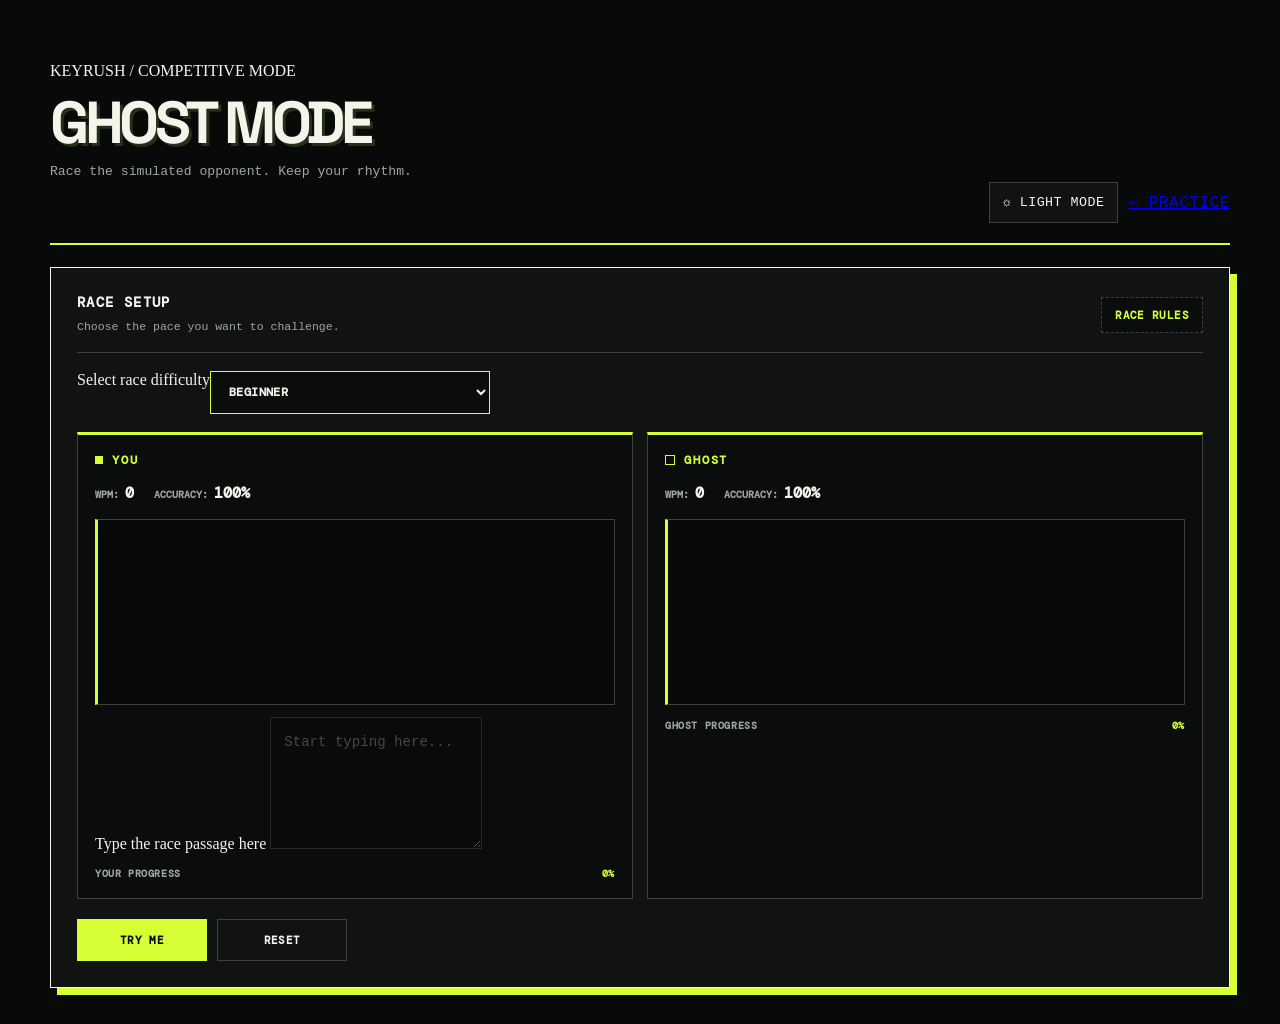
==== commit 032f2d9d: "Isolate Ghost Mode from shared Practice stylesheet" ====
--- a/ghost.html
+++ b/ghost.html
@@ -9,7 +9,6 @@
   <link rel="preconnect" href="https://fonts.googleapis.com" />
   <link rel="preconnect" href="https://fonts.gstatic.com" crossorigin />
   <link href="https://fonts.googleapis.com/css2?family=DM+Mono:wght@400;500&family=Inter:wght@400;500;600;700;800&family=Space+Grotesk:wght@400;500;600;700&display=swap" rel="stylesheet" />
-  <link rel="stylesheet" href="style.css">
   <link rel="stylesheet" href="ghost.css">
 </head>
 <body class="ghost-page">
@@ -21,7 +20,7 @@
         <p class="ghost-intro">Race the simulated opponent. Keep your rhythm.</p>
       </div>
       <div class="ghost-header-actions">
-        <div class="race-timer" aria-live="off">
+        <div class="race-timer" aria-live="off" hidden>
           <span>TIME LEFT</span>
           <strong id="race-timer">30</strong>
           <span>SECONDS</span>
--- a/ghost.css
+++ b/ghost.css
@@ -495,3 +495,17 @@
 @media (prefers-reduced-motion: reduce) {
   .ghost-page * { scroll-behavior: auto !important; transition-duration: .01ms !important; }
 }
+
+
+/* Ghost page must not inherit the shared practice-page backdrop or watermark. */
+.ghost-page {
+  background-color: #080a09 !important;
+  background-image: none !important;
+}
+.ghost-page::before {
+  display: none !important;
+  content: none !important;
+}
+.ghost-page .race-timer[hidden] {
+  display: none !important;
+}
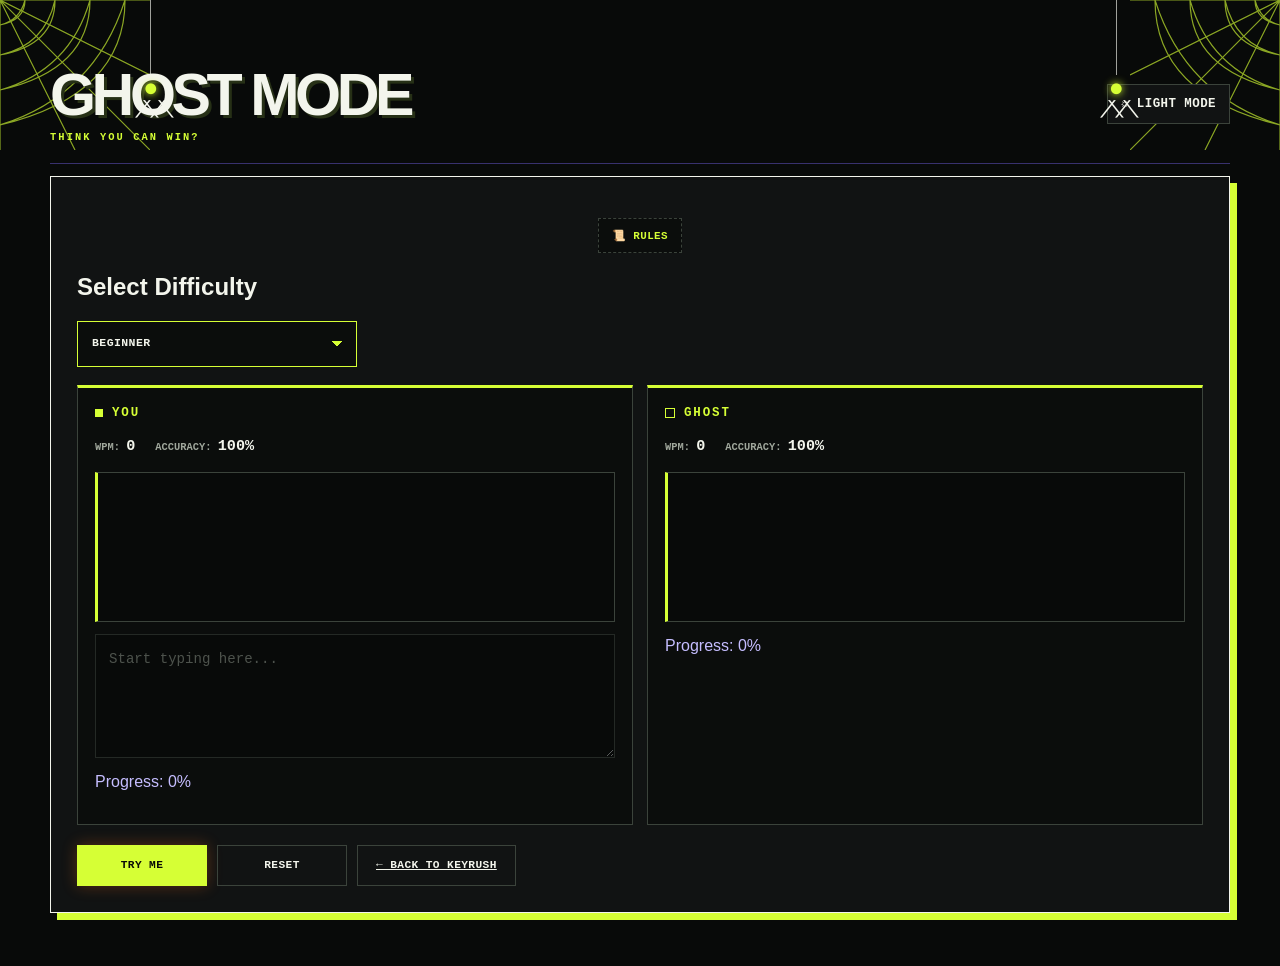
==== commit 6e1ca024: "fix(ghost): restore the original Ghost Mode layout" ====
--- a/ghost.html
+++ b/ghost.html
@@ -1,40 +1,52 @@
-
 <!DOCTYPE html>
 <html lang="en">
 <head>
   <meta charset="UTF-8">
   <meta name="viewport" content="width=device-width, initial-scale=1.0">
+  <meta name="theme-color" content="#08090a">
   <title>Ghost Mode — KeyRush</title>
-  <meta name="theme-color" content="#101310" />
-  <link rel="preconnect" href="https://fonts.googleapis.com" />
-  <link rel="preconnect" href="https://fonts.gstatic.com" crossorigin />
-  <link href="https://fonts.googleapis.com/css2?family=DM+Mono:wght@400;500&family=Inter:wght@400;500;600;700;800&family=Space+Grotesk:wght@400;500;600;700&display=swap" rel="stylesheet" />
+  <link rel="stylesheet" href="style.css">
   <link rel="stylesheet" href="ghost.css">
 </head>
 <body class="ghost-page">
   <main class="container ghost-container">
-    <header class="topbar ghost-topbar">
+    <!-- Decorative elements retained from the original Ghost Mode interface. -->
+    <div class="spider-web web-top-left" aria-hidden="true"></div>
+    <div class="spider-web web-top-right" aria-hidden="true"></div>
+
+    <div class="hanging-spider spider-left" aria-hidden="true">
+      <span class="spider-thread"></span>
+      <span class="spider-body">●</span>
+      <span class="spider-legs">╱╲╱╲</span>
+    </div>
+
+    <div class="hanging-spider spider-right" aria-hidden="true">
+      <span class="spider-thread"></span>
+      <span class="spider-body">●</span>
+      <span class="spider-legs">╱╲╱╲</span>
+    </div>
+
+    <header class="topbar">
       <div class="brand-copy">
-        <p class="eyebrow">KEYRUSH / COMPETITIVE MODE</p>
         <h1>Ghost Mode</h1>
-        <p class="ghost-intro">Race the simulated opponent. Keep your rhythm.</p>
+        <p class="eyebrow">THINK YOU CAN WIN?</p>
       </div>
-      <div class="ghost-header-actions">
-        <div class="race-timer" aria-live="off" hidden>
-          <span>TIME LEFT</span>
-          <strong id="race-timer">30</strong>
-          <span>SECONDS</span>
-        </div>
-        <button id="theme-btn" class="icon-btn" type="button" aria-label="Toggle light and dark mode">☼ <span>Light mode</span></button>
-        <a href="index.html" class="btn btn-secondary">← Practice</a>
+
+      <div class="race-timer" id="race-timer-container" hidden aria-label="Race time remaining">
+        <span>TIME LEFT</span>
+        <strong id="race-timer">30</strong>
+        <span>SECONDS</span>
       </div>
+
+      <button id="theme-btn" class="icon-btn" type="button" aria-label="Toggle light and dark mode">
+        ☼ Light mode
+      </button>
     </header>
 
     <section class="test-panel">
-      <div class="ghost-controls-heading">
-        <div><h2>Race setup</h2><p>Choose the pace you want to challenge.</p></div>
-        <button id="rules-btn" type="button" class="rules-btn">Race rules</button>
-      </div>
+      <button id="rules-btn" type="button" class="rules-btn">📜 Rules</button>
+
+      <h2>Select Difficulty</h2>
       <div class="difficulty-options">
         <label class="sr-only" for="difficulty">Select race difficulty</label>
         <select id="difficulty" aria-label="Select race difficulty">
@@ -46,11 +58,8 @@
       </div>
 
       <div class="ghost-panels">
-
-        <!-- Player Panel -->
         <div class="typing-panel">
           <h2>YOU</h2>
-
           <div class="typing-stats">
             <span>WPM: <strong id="player-wpm">0</strong></span>
             <span>Accuracy: <strong id="player-accuracy">100%</strong></span>
@@ -62,7 +71,7 @@
           <textarea
             id="player-input"
             class="typing-input"
-            rows="3"
+            rows="4"
             placeholder="Start typing here..."
             disabled
             spellcheck="false"
@@ -70,99 +79,75 @@
             autocapitalize="off"
           ></textarea>
 
-          <p class="progress-label">Your progress <strong id="player-progress">0%</strong></p>
+          <p>Progress: <span id="player-progress">0%</span></p>
         </div>
 
-        <!-- Ghost Panel -->
         <div class="typing-panel">
           <h2>GHOST</h2>
-
           <div class="typing-stats">
             <span>WPM: <strong id="ghost-wpm">0</strong></span>
             <span>Accuracy: <strong id="ghost-accuracy">100%</strong></span>
           </div>
 
           <div id="ghost-passage" class="passage"></div>
-
-          <p class="progress-label">Ghost progress <strong id="ghost-progress">0%</strong></p>
+          <p>Progress: <span id="ghost-progress">0%</span></p>
         </div>
-
       </div>
 
       <div class="controls">
-        <button id="start-ghost-btn" class="btn btn-primary" type="button">
-            TRY ME
-        </button>
-
-      <button id="reset-ghost-btn" class="btn btn-secondary" type="button">
-            Reset
-      </button>
-
-        
+        <button id="start-ghost-btn" class="btn btn-primary" type="button">TRY ME</button>
+        <button id="reset-ghost-btn" class="btn btn-secondary" type="button">Reset</button>
+        <a href="index.html" class="btn btn-secondary">← Back to KeyRush</a>
       </div>
 
-      <div id="ghost-message" class="result hidden"></div>
-     
-      <!-- Race Results -->
-<div id="race-results" class="race-results hidden">
-  <h2 id="winner-heading">Race Results</h2>
+      <div id="ghost-message" class="result hidden" role="status" aria-live="polite"></div>
 
-  <div class="result-comparison">
-    <div>
-      <h3>YOU</h3>
-      <p>WPM: <strong id="player-final-wpm">0</strong></p>
-      <p>Accuracy: <strong id="player-final-accuracy">0%</strong></p>
-      <p>Score: <strong id="player-final-score">0</strong></p>
-    </div>
+      <div id="race-results" class="race-results hidden" aria-live="polite">
+        <h2 id="winner-heading">Race Results</h2>
+        <div class="result-comparison">
+          <div>
+            <h3>YOU</h3>
+            <p>WPM: <strong id="player-final-wpm">0</strong></p>
+            <p>Accuracy: <strong id="player-final-accuracy">0%</strong></p>
+            <p>Score: <strong id="player-final-score">0</strong></p>
+          </div>
+          <div>
+            <h3>GHOST</h3>
+            <p>WPM: <strong id="ghost-final-wpm">0</strong></p>
+            <p>Accuracy: <strong id="ghost-final-accuracy">0%</strong></p>
+            <p>Score: <strong id="ghost-final-score">0</strong></p>
+          </div>
+        </div>
+        <p id="completion-status"></p>
+        <p id="time-difference"></p>
+      </div>
 
-    <div>
-      <h3>GHOST</h3>
-      <p>WPM: <strong id="ghost-final-wpm">0</strong></p>
-      <p>Accuracy: <strong id="ghost-final-accuracy">0%</strong></p>
-      <p>Score: <strong id="ghost-final-score">0</strong></p>
-    </div>
-  </div>
-
-  <p id="completion-status"></p>
-  <p id="time-difference"></p>
-</div>
- <!-- Rules Popup -->
-<div id="rules-modal" class="rules-modal" hidden>
-    <div class="rules-modal-content"
-         role="dialog"
-         aria-modal="true"
-         aria-labelledby="rules-title">
-
-        <h2 id="rules-title">👻 Ghost Mode Rules</h2>
-
-        <div class="rules-content">
+      <div id="rules-modal" class="rules-modal" hidden>
+        <div class="rules-modal-content" role="dialog" aria-modal="true" aria-labelledby="rules-title">
+          <h2 id="rules-title">👻 Ghost Mode Rules</h2>
+          <div class="rules-content">
             <div class="rule-group">
-                <h3>🏆 How to Win</h3>
-                <ul>
-                    <li>If only one participant finishes, they win.</li>
-                    <li>If both finish, the higher score wins.</li>
-                    <li>If neither finishes, the higher score wins.</li>
-                    <li>Equal scores result in a draw.</li>
-                </ul>
+              <h3>🏆 How to Win</h3>
+              <ul>
+                <li>If only one participant finishes, they win.</li>
+                <li>If both finish, the higher score wins.</li>
+                <li>If neither finishes, the higher score wins.</li>
+                <li>Equal scores result in a draw.</li>
+              </ul>
             </div>
-
             <div class="rule-group">
-                <h3>⏱️ Race Rules</h3>
-                <ul>
-                    <li>Each race lasts 30 seconds.</li>
-                    <li>Both participants receive the same passage.</li>
-                    <li>If one finishes early, the other can continue typing.</li>
-                    <li>The race ends when both finish or time runs out.</li>
-                </ul>
+              <h3>⏱️ Race Rules</h3>
+              <ul>
+                <li>Each race lasts 30 seconds.</li>
+                <li>Both participants receive the same passage.</li>
+                <li>If one finishes early, the other can continue typing.</li>
+                <li>The race ends when both finish or time runs out.</li>
+              </ul>
             </div>
+          </div>
+          <button id="close-rules-btn" type="button">← Back</button>
         </div>
-
-        <button id="close-rules-btn" type="button">
-            ← Back
-        </button>
-    </div>
-</div>
-
+      </div>
     </section>
   </main>
 
--- a/style.css
+++ b/style.css
@@ -0,0 +1,1317 @@
+/* KEYRUSH / CYBER-BRUTALIST SKIN
+   High contrast, exposed structure, hard edges and acid-lime signal colour.
+   Intentional challenge defects remain seeded in the application logic/styles. */
+:root{color-scheme:dark;--page:#08090a;--panel:#111313;--panel2:#0b0d0c;--text:#f3f5ec;--muted:#a0a79c;--border:#3b433b;--accent:#d6ff35;--accent-ink:#090b06;--correct:#d6ff35;--wrong:#ff5a72;--shadow:7px 7px 0 #d6ff35;--grid:rgba(214,255,53,.055)}
+*{box-sizing:border-box}html{background:var(--page)}body{margin:0;min-height:100vh;background-color:var(--page);background-image:linear-gradient(var(--grid) 1px,transparent 1px),linear-gradient(90deg,var(--grid) 1px,transparent 1px);background-size:28px 28px;color:var(--heading);font-family:Arial,Helvetica,sans-serif;display:flex;align-items:center;justify-content:center;padding:34px 20px}body:before{content:"TKM FOSS // COMMUNITY BUILD";position:fixed;top:14px;left:20px;color:var(--accent);font:700 10px/1.2 ui-monospace,SFMono-Regular,Consolas,monospace;letter-spacing:.16em}.container{width:100%;max-width:1000px}.topbar{display:flex;align-items:center;justify-content:space-between;gap:18px;margin-bottom:12px;border-bottom:2px solid var(--accent);padding:0 0 18px}.brand{display:flex;align-items:center;gap:15px}.brand-icon{display:grid;place-items:center;width:54px;height:54px;background:var(--accent);color:var(--accent-ink);border:2px solid var(--accent);font-size:2.2rem;font-weight:900;line-height:1}.brand h1{font-size:clamp(2rem,5vw,3.5rem);line-height:.9;letter-spacing:-.075em;text-transform:uppercase;margin:0;font-weight:950}.eyebrow{font:800 .65rem/1.4 ui-monospace,SFMono-Regular,Consolas,monospace;letter-spacing:.2em;color:var(--accent);margin:8px 0 0;text-transform:uppercase}.icon-btn,.ghost-btn,.time-btn,.btn{font:700 .78rem/1.2 ui-monospace,SFMono-Regular,Consolas,monospace;text-transform:uppercase;letter-spacing:.035em;cursor:pointer;transition:background .12s,color .12s,transform .12s}.icon-btn{border:1px solid var(--text);background:var(--panel);color:var(--heading);padding:12px 14px}.icon-btn:hover,.btn:hover,.ghost-btn:hover,.time-btn:hover{transform:translate(-2px,-2px);box-shadow:3px 3px 0 var(--accent)}.subtitle{color:var(--muted);font-size:.94rem;line-height:1.6;margin:18px 0 25px;max-width:720px}.stats{display:grid;grid-template-columns:repeat(5,minmax(0,1fr));gap:0;margin-bottom:22px;border:1px solid var(--border)}.stat{background:var(--panel);border-right:1px solid var(--border);padding:15px 13px;min-width:0}.stat:last-child{border-right:0}.stat-label{display:block;color:var(--muted);font:700 .61rem/1.4 ui-monospace,SFMono-Regular,Consolas,monospace;text-transform:uppercase;letter-spacing:.08em;margin-bottom:12px}.stat-value{font-size:clamp(1.4rem,3vw,2.15rem);font-weight:900;letter-spacing:-.06em;font-variant-numeric:tabular-nums}.stat:first-child{background:var(--accent);color:var(--accent-ink)}.stat:first-child .stat-label,.stat:first-child .unit{color:#333b18}.unit{font-size:.72rem;margin-left:3px;color:var(--muted)}.test-panel{background:var(--panel);border:1px solid var(--text);padding:22px;box-shadow:var(--shadow)}.panel-heading,.toolbar,.input-hint{display:flex;justify-content:space-between;align-items:center;gap:12px}.panel-heading{font:800 .67rem/1.4 ui-monospace,SFMono-Regular,Consolas,monospace;letter-spacing:.1em;color:var(--muted);text-transform:uppercase}.live-dot{display:inline-block;width:8px;height:8px;background:var(--accent);margin-right:9px;outline:2px solid #d6ff3533;outline-offset:3px}.tiny-label{font-size:.59rem}.toolbar{margin:19px 0 16px;flex-wrap:wrap}.timer-options{display:flex;gap:0}.time-btn{border:1px solid var(--border);border-right:0;background:var(--panel2);color:var(--muted);padding:11px 14px}.time-btn:last-child{border-right:1px solid var(--border)}.time-btn.active{background:var(--accent);color:var(--accent-ink);border-color:var(--accent);font-weight:900}.feature-buttons{display:flex;gap:15px 7px;flex-wrap:wrap;align-items:flex-start;justify-content:flex-end;margin-left:19px;max-width:570px;transform:translateY(7px)}.feature-btn{font:700 .72rem/1.2 ui-monospace,SFMono-Regular,Consolas,monospace;text-transform:uppercase;letter-spacing:.025em;cursor:pointer;background:var(--panel2);border:1px dashed var(--border);color:var(--sub);padding:11px 12px;margin-top:5px}.feature-btn:nth-child(2){margin-top:19px;margin-right:13px}.feature-btn:nth-child(3){margin-top:-3px}.feature-btn:hover{border-color:var(--accent);color:var(--accent);transform:translate(-1px,-1px)}.ghost-btn{background:transparent;border:1px solid #b99aff;color:#d0b9ff;padding:11px 13px}.soon{font-size:.53rem;letter-spacing:.1em;border:1px solid #b99aff;padding:3px 5px;margin-left:5px}.passage{min-height:155px;background:var(--panel2);border:1px solid var(--border);border-left:4px solid var(--accent);padding:23px 21px;font:1.08rem/2 ui-monospace,SFMono-Regular,Consolas,monospace;letter-spacing:.015em;white-space:pre-wrap;overflow-wrap:anywhere;color:var(--muted);user-select:none}.char.current{background:var(--accent);border-bottom:2px solid var(--accent);color:var(--accent-ink)}.char.correct{color:var(--correct)}.char.wrong{color:var(--wrong);background:#ff5a7220;text-decoration:underline;text-decoration-thickness:2px;text-underline-offset:4px}.typing-input{display:block;width:100%;margin-top:14px;resize:vertical;min-height:94px;border:1px solid var(--border);border-radius:0;background:var(--psg2);color:var(--text);font:1rem/1.65 ui-monospace,SFMono-Regular,Consolas,monospace;padding:15px 16px;outline:none}.typing-input::placeholder{color:#858d81}.typing-input:focus{border-color:var(--accent);box-shadow:inset 4px 0 0 var(--accent)}.typing-input:disabled{opacity:.55}.input-hint{color:var(--muted);font: .66rem/1.5 ui-monospace,SFMono-Regular,Consolas,monospace;text-transform:uppercase;margin:10px 2px 19px}kbd{font:inherit;border:1px solid var(--muted);padding:3px 6px;color:var(--std)}.controls{display:flex;gap:10px;flex-wrap:wrap}.btn{border:1px solid var(--text);padding:13px 17px;font-size:.76rem;font-weight:900}.btn-primary{background:var(--accent);color:var(--accent-ink);border-color:var(--accent)}.btn-secondary{background:transparent;color:var(--dgreen);border-color:var(--border)}.btn:disabled{opacity:.5;cursor:not-allowed;transform:none;box-shadow:none}.result{margin:0 0 16px;padding:14px;border:1px solid var(--accent);background:#d6ff3510;text-align:left;color:var(--accent);font:800 .82rem/1.5 ui-monospace,SFMono-Regular,Consolas,monospace;text-transform:uppercase}.hidden{display:none}footer{display:flex;justify-content:space-between;gap:10px;color:#858d81;font:700 .61rem/1.5 ui-monospace,SFMono-Regular,Consolas,monospace;letter-spacing:.06em;text-transform:uppercase;margin:22px 2px 0}.sr-only{position:absolute;width:1px;height:1px;padding:0;margin:-1px;overflow:hidden;clip:rect(0,0,0,0);white-space:nowrap;border:0}
+/* Intentional challenge: light mode switches surfaces but leaves text tokens inconsistent. */
+body.light-mode{--page:#f0f2e9;--panel:#fff;--panel2:#e7eadf;--dgreen:#547600;--std:#2c352e;--heading:#54c8287d;--psg2:#ff5a720d;--sub:#b99aff;--border:#bfc6b5;--muted:#65705e;--accent:#547600;--accent-ink:#fff;--correct:#167b50;--wrong:#c62f48;background-color:var(--page);background-image:linear-gradient(rgba(40,60,10,.06) 1px,transparent 1px),linear-gradient(90deg,rgba(40,60,10,.06) 1px,transparent 1px)}body.light-mode .passage,body.light-mode .typing-input{color:#2c352e}body.light-mode .stat-value{color:#d6ff35}
+@media(max-width:680px){body{padding:34px 12px 18px;align-items:flex-start}body:before{font-size:8px;left:12px;top:10px}.topbar{align-items:flex-start}.brand-icon{width:43px;height:43px;font-size:1.8rem}.brand h1{font-size:2.25rem}.icon-btn{max-width:118px;padding:10px;font-size:.65rem}.stats{grid-template-columns:repeat(3,minmax(0,1fr))}.stat{border-bottom:1px solid var(--border);padding:12px 9px}.stat:nth-child(3){border-right:0}.stat:nth-child(4),.stat:nth-child(5){border-bottom:0}.stat-value{font-size:1.5rem}.test-panel{padding:14px;box-shadow:4px 4px 0 var(--accent)}.passage{padding:15px;font-size:.96rem}.tiny-label{display:none}.toolbar{align-items:flex-start}.timer-options{max-width:100%}.time-btn{padding:10px}.ghost-btn{padding:10px 8px;font-size:.65rem}.feature-btn{padding:10px 8px;font-size:.61rem}.feature-buttons{width:100%}.input-hint{align-items:flex-start}.controls .btn{flex:1}footer{flex-direction:column}}
+.error-page{text-align:left;max-width:680px;margin:auto;padding:clamp(25px,6vw,56px)}.error-mark{font-size:3.3rem;color:var(--accent);margin-bottom:10px}.error-page h1{font-size:clamp(2rem,6vw,3.8rem);line-height:.95;letter-spacing:-.06em;text-transform:uppercase;margin:14px 0}.error-page .subtitle{margin:12px 0 20px}.error-code{display:inline-block;border:1px solid var(--wrong);padding:9px 12px;color:var(--wrong);font:800 .72rem ui-monospace,SFMono-Regular,Consolas,monospace;letter-spacing:.08em}.error-copy{color:var(--muted);line-height:1.7;margin:22px 0 28px;max-width:420px}.back-link{display:inline-block;text-decoration:none}
+
+/* Extra deliberate visual noise for the community challenge build. */
+.brand{gap:17px;align-items:center}.brand-copy{position:relative}.brand h1{ text-shadow:3px 3px 0 #263016; transform:rotate(-1deg); }.brand-stamp{display:inline-block;margin-top:8px;padding:3px 6px;border:1px solid #667052;color:#a4ad8b;font:700 .52rem/1.3 ui-monospace,monospace;letter-spacing:.12em;transform:rotate(1.8deg)}
+.wasd-mark{position:relative;display:grid;grid-template-columns:repeat(3,29px);grid-template-rows:repeat(2,29px);gap:4px;padding:7px 8px 21px;background:#071e22;border:2px solid #39cdb2;box-shadow:5px 5px 0 #d6ff35;transform:rotate(-2deg);flex-shrink:0}
+.wasd-key{position:relative;border:2px solid #49cdb8;border-radius:5px;background:#e9fff8;color:#073d40;font:900 1rem/1 ui-monospace,monospace;box-shadow:inset -3px -3px 0 #9acdc3,3px 3px 0 #020a0b;width:29px;height:29px;padding:0;cursor:pointer;transition:transform .14s ease,box-shadow .14s ease,background .14s ease}
+.key-w{grid-column:2;grid-row:1}.key-a{grid-column:1;grid-row:2}.key-s{grid-column:2;grid-row:2}.key-d{grid-column:3;grid-row:2}
+.wasd-key:hover,.wasd-key:focus-visible,.wasd-key.key-active{z-index:2;transform:translateY(-6px) scale(1.12) rotate(3deg);background:#d6ff35;box-shadow:inset -3px -3px 0 #b3d22d,4px 8px 0 #000;outline:2px solid #d6ff35;outline-offset:2px}
+.wasd-tip{position:absolute;bottom:4px;left:3px;right:3px;white-space:nowrap;text-align:center;color:#d6ff35;font:700 .43rem/1 ui-monospace,monospace;letter-spacing:.02em}
+.ticker{display:flex;gap:23px;overflow:hidden;white-space:nowrap;margin:0 0 13px;padding:7px 10px;background:#d6ff35;color:#090b06;border:1px solid #090b06;box-shadow:4px 4px 0 #56651d;font:900 .58rem/1.2 ui-monospace,monospace;letter-spacing:.1em;transform:rotate(.35deg)}
+.ticker span:nth-child(2){transform:translateY(3px)}.ticker span:nth-child(3){transform:translateY(-2px)}.ticker span:nth-child(4){opacity:.65}
+.chaos-strip{display:flex;align-items:center;justify-content:space-between;gap:10px;margin:-7px 0 23px;padding:0 2px;min-height:24px}
+.warning-sticker{display:inline-block;background:#ff5a72;color:#19050a;padding:5px 7px;font:900 .56rem/1 ui-monospace,monospace;letter-spacing:.06em;transform:rotate(-2deg);box-shadow:3px 3px 0 #62202b}
+.serial{border-bottom:2px dashed var(--accent);color:var(--muted);font:700 .58rem ui-monospace,monospace;transform:rotate(1.5deg)}
+.micro-copy{font:700 .52rem ui-monospace,monospace;letter-spacing:.05em;color:#7f8975}
+.panel-heading{position:relative}.panel-code{color:var(--wrong);font-size:.56rem;transform:rotate(-2deg);border:1px solid #ff5a7266;padding:4px 5px;margin-left:auto}
+.test-panel{position:relative}.test-panel:after{content:"BETA";position:absolute;right:-9px;top:34%;padding:6px 10px;background:#b99aff;color:#160d2b;font:900 .65rem ui-monospace,monospace;transform:rotate(90deg) translateX(50%);transform-origin:right top;letter-spacing:.14em;box-shadow:3px 3px 0 #44365f;pointer-events:none}
+.feature-buttons{column-gap:11px;row-gap:16px}.feature-btn:nth-child(1){transform:rotate(-1deg) translateY(2px)}.feature-btn:nth-child(2){transform:rotate(1.5deg) translateY(6px)}.feature-btn:nth-child(3){transform:rotate(-1deg) translateY(-3px)}
+.passage{position:relative;box-shadow:inset -6px 0 0 #d6ff3512,5px 5px 0 #252a1f}
+.input-warning{color:var(--wrong);font-weight:900;transform:rotate(-1deg)}
+.bottom-chaos{display:flex;justify-content:space-between;align-items:center;gap:10px;margin:18px 0 0;padding:8px 10px;border-top:1px dashed var(--border);border-bottom:1px dashed var(--border);color:#777f70;font:700 .52rem ui-monospace,monospace;letter-spacing:.08em}
+.tiny-sticker{color:#08090a;background:#ff5a72;padding:5px 7px;transform:rotate(2deg)}
+footer{align-items:center}.foss-credit{display:flex;align-items:center;gap:10px}.foss-credit img{width:38px;height:38px;object-fit:contain;image-rendering:auto;border:1px solid #343b30;border-radius:50%;background:#000;box-shadow:3px 3px 0 #d6ff35}.foss-credit small{display:block;margin-top:3px;color:var(--accent);font-size:.5rem;letter-spacing:.1em}
+@media(max-width:680px){.brand{gap:10px}.wasd-mark{transform:scale(.86) rotate(-2deg);transform-origin:left center;margin-right:-9px}.brand-stamp{font-size:.45rem}.ticker{gap:13px;font-size:.5rem}.chaos-strip{flex-wrap:wrap;justify-content:flex-start;gap:8px}.micro-copy{display:none}.panel-code{display:none}.test-panel:after{right:-5px;top:27%;font-size:.52rem}.input-hint{flex-wrap:wrap}.bottom-chaos{flex-wrap:wrap;line-height:1.6}.foss-credit img{width:32px;height:32px}footer{align-items:flex-start}}
+@media(prefers-reduced-motion:reduce){.wasd-key{transition:none}}
+
+/* ===== Merged from BrokenKey-main: live WPM graph + per-key error heatmap ===== */
+/* Analytics Section (Graph & Heatmap) */
+.analytics-section {
+  display: flex;
+  flex-direction: column;
+  gap: 22px;
+  margin-bottom: 24px;
+}
+
+.analytics-card {
+  background: var(--panel);
+  border: 1px solid var(--border);
+  padding: 20px;
+}
+
+.card-header {
+  display: flex;
+  justify-content: space-between;
+  align-items: center;
+  flex-wrap: wrap;
+  gap: 10px;
+  margin-bottom: 16px;
+  padding-bottom: 12px;
+  border-bottom: 1px solid var(--border);
+}
+
+.card-title-group {
+  display: flex;
+  align-items: center;
+  gap: 12px;
+}
+
+.card-title-group h3 {
+  margin: 0;
+  font: 800 0.88rem/1.2 ui-monospace, SFMono-Regular, Consolas, monospace;
+  text-transform: uppercase;
+  letter-spacing: 0.06em;
+  color: var(--dgreen);
+}
+
+.badge {
+  font: 800 0.58rem/1 ui-monospace, SFMono-Regular, Consolas, monospace;
+  padding: 3px 6px;
+  letter-spacing: 0.08em;
+  text-transform: uppercase;
+}
+
+.live-badge {
+  background: var(--accent);
+  color: var(--accent-ink);
+}
+
+.accuracy-badge {
+  background: transparent;
+  border: 1px solid var(--accent);
+  color: var(--accent);
+}
+
+.card-subtitle {
+  font: 600 0.68rem/1.2 ui-monospace, SFMono-Regular, Consolas, monospace;
+  color: var(--muted);
+}
+
+/* WPM Graph */
+.chart-wrapper {
+  position: relative;
+  width: 100%;
+  background: var(--panel2);
+  border: 1px solid var(--border);
+  padding: 12px 10px;
+  overflow-x: auto;
+}
+
+#wpm-chart {
+  display: block;
+  width: 100%;
+  height: auto;
+  max-height: 200px;
+}
+
+/* Keyboard Heatmap */
+.heatmap-legend {
+  display: flex;
+  align-items: center;
+  gap: 12px;
+  flex-wrap: wrap;
+}
+
+.legend-item {
+  display: flex;
+  align-items: center;
+  gap: 6px;
+  font: 700 0.6rem/1 ui-monospace, SFMono-Regular, Consolas, monospace;
+  color: var(--muted);
+  text-transform: uppercase;
+}
+
+.legend-swatch {
+  display: inline-block;
+  width: 10px;
+  height: 10px;
+  border: 1px solid var(--border);
+}
+
+.keyboard-layout {
+  display: flex;
+  flex-direction: column;
+  gap: 7px;
+  background: var(--panel2);
+  border: 1px solid var(--border);
+  padding: 18px 12px;
+  align-items: center;
+  user-select: none;
+  overflow-x: auto;
+}
+
+.kb-row {
+  display: flex;
+  gap: 6px;
+  justify-content: center;
+  width: 100%;
+}
+
+.kb-key {
+  position: relative;
+  display: flex;
+  flex-direction: column;
+  align-items: center;
+  justify-content: center;
+  min-width: 44px;
+  height: 44px;
+  background: #14171a;
+  border: 1px solid var(--border);
+  font: 800 0.82rem/1 ui-monospace, SFMono-Regular, Consolas, monospace;
+  color: var(--text);
+  padding: 4px;
+  transition: all 0.15s ease;
+}
+
+.kb-space {
+  min-width: 220px;
+}
+
+.kb-char {
+  display: block;
+}
+
+.kb-err {
+  font-size: 0.52rem;
+  color: var(--muted);
+  margin-top: 2px;
+}
+
+/* Heatmap Intensity Levels */
+.intensity-0 {
+  background: #14171a;
+  border-color: var(--border);
+  color: var(--text);
+}
+
+.intensity-1 {
+  background: rgba(214, 255, 53, 0.12);
+  border-color: rgba(214, 255, 53, 0.45);
+  color: var(--accent);
+}
+.intensity-1 .kb-err { color: var(--accent); }
+
+.intensity-2 {
+  background: rgba(255, 209, 59, 0.15);
+  border-color: rgba(255, 209, 59, 0.6);
+  color: #ffd13b;
+}
+.intensity-2 .kb-err { color: #ffd13b; }
+
+.intensity-3 {
+  background: rgba(255, 138, 61, 0.2);
+  border-color: rgba(255, 138, 61, 0.7);
+  color: #ff8a3d;
+}
+.intensity-3 .kb-err { color: #ff8a3d; }
+
+.intensity-4 {
+  background: rgba(255, 90, 114, 0.28);
+  border-color: var(--wrong);
+  color: var(--wrong);
+  box-shadow: inset 0 0 8px rgba(255, 90, 114, 0.3);
+}
+.intensity-4 .kb-err { color: var(--wrong); font-weight: 900; }
+.analytics-section{margin-top:24px}
+@media (max-width:768px){
+  .kb-key{min-width:30px;height:38px;font-size:.72rem}
+  .kb-space{min-width:140px}
+}
+
+/* ===== GHOST MODE DESIGN ===== */
+
+body:has(.ghost-container) {
+    background:
+        radial-gradient(ellipse at 50% 0%, #28205f 0%, transparent 55%),
+        linear-gradient(135deg, #08091d, #11102d 55%, #08091d);
+    color: #e5e1ff;
+    min-height: 100vh;
+}
+
+.ghost-container {
+    max-width: 1450px;
+    width: 94%;
+    margin: auto;
+    padding: 25px 0;
+}
+
+.ghost-container .topbar {
+    border-bottom: 1px solid #38316e;
+    padding-bottom: 18px;
+}
+
+.ghost-container .test-panel {
+    background: rgba(13, 14, 38, 0.85);
+    border: 1px solid #51418e;
+    border-radius: 20px;
+    padding: 25px;
+    box-shadow: 0 0 25px rgba(105, 65, 255, 0.15);
+}
+
+.ghost-container .test-panel::after {
+    display: none;
+}
+
+/* Difficulty */
+
+.difficulty-options {
+    display: flex;
+    justify-content: center;
+    margin: 25px 0;
+}
+
+#difficulty {
+    padding: 13px 25px;
+    min-width: 220px;
+    background: #171632;
+    color: #e8e2ff;
+    border: 1px solid #7560c9;
+    border-radius: 30px;
+    font-size: 16px;
+    cursor: pointer;
+}
+
+/* Side-by-side panels */
+
+.ghost-panels {
+    display: grid;
+    grid-template-columns: 1fr 1fr;
+    gap: 24px;
+    margin: 20px 0;
+}
+
+.typing-panel {
+    background: linear-gradient(145deg, #17172f, #101124);
+    border: 2px solid #ff851f;
+    border-radius: 18px;
+    padding: 22px;
+    min-width: 0;
+    box-shadow: 0 0 12px rgba(255, 133, 31, 0.18);
+}
+
+.typing-panel:nth-child(2) {
+    border-color: #a78bff;
+    box-shadow: 0 0 12px rgba(167, 139, 255, 0.2);
+}
+
+.typing-panel h2 {
+    color: #ff922e;
+    margin-top: 0;
+}
+
+.typing-panel:nth-child(2) h2 {
+    color: #b5a2ff;
+}
+
+.typing-stats {
+    display: flex;
+    justify-content: space-between;
+    gap: 10px;
+    margin: 15px 0;
+    color: #c5bdff;
+    font-size: 14px;
+}
+
+.typing-panel .passage {
+    min-height: 150px;
+    padding: 15px;
+    background: #101124;
+    border: 1px solid #292744;
+    border-radius: 10px;
+    line-height: 1.9;
+    overflow-wrap: anywhere;
+}
+
+.typing-panel .typing-input {
+    width: 100%;
+    min-height: 110px;
+    box-sizing: border-box;
+    padding: 14px;
+    resize: vertical;
+    background: #101124;
+    color: #f0edff;
+    border: 1px solid #39345e;
+    border-radius: 10px;
+    font: inherit;
+}
+
+.typing-panel .typing-input:focus {
+    outline: none;
+    border-color: #a78bff;
+    box-shadow: 0 0 10px rgba(167, 139, 255, 0.2);
+}
+
+/* Character feedback */
+
+.char.correct {
+    color: #72f5a3;
+}
+
+.char.wrong {
+    color: #ff6969;
+    background: rgba(255, 70, 70, 0.15);
+}
+
+/* Buttons */
+
+.ghost-container .btn-primary {
+    background: linear-gradient(135deg, #ff9b28, #ff6518);
+    color: #160d12;
+    border: none;
+    border-radius: 30px;
+    font-weight: bold;
+    box-shadow: 0 0 15px rgba(255, 112, 25, 0.3);
+}
+
+.ghost-container .btn-secondary {
+    background: #201d43;
+    color: #e5e1ff;
+    border: 1px solid #6555a6;
+    border-radius: 25px;
+}
+
+/* Progress and message */
+
+.typing-panel p {
+    color: #c5bdff;
+    margin-top: 15px;
+}
+
+#ghost-message {
+    color: #ffad55;
+    text-align: center;
+    margin-top: 20px;
+}
+
+/* Light mode */
+
+body.light-mode:has(.ghost-container) {
+    background: linear-gradient(135deg, #f1edff, #e8e1ff);
+    color: #29234b;
+}
+
+body.light-mode .ghost-container .test-panel {
+    background: #ffffff;
+    border-color: #c7b9f4;
+    box-shadow: 0 5px 25px rgba(75, 53, 130, 0.1);
+}
+
+body.light-mode .typing-panel {
+    background: #fff8f0;
+    border-color: #ff9b43;
+    box-shadow: 0 0 10px rgba(255, 155, 67, 0.1);
+}
+
+body.light-mode .typing-panel:nth-child(2) {
+    background: #f7f3ff;
+    border-color: #a78bff;
+}
+
+body.light-mode .typing-stats,
+body.light-mode .typing-panel p {
+    color: #514575;
+}
+
+body.light-mode .typing-panel .passage,
+body.light-mode .typing-panel .typing-input {
+    background: #ffffff;
+    color: #29234b;
+    border-color: #d8d0ed;
+}
+
+body.light-mode #difficulty {
+    background: #ffffff;
+    color: #29234b;
+}
+
+body.light-mode .ghost-container .btn-secondary {
+    background: #eee9ff;
+    color: #382b67;
+    border-color: #b8a8e9;
+}
+
+/* Mobile layout */
+
+@media (max-width: 680px) {
+    .ghost-panels {
+        grid-template-columns: 1fr;
+    }
+
+    .typing-stats {
+        flex-wrap: wrap;
+    }
+
+    .ghost-container .test-panel {
+        padding: 15px;
+    }
+}
+
+/* Paste warning - Dark mode */
+.paste-warning {
+    color: #ffad66;
+    font-size: 13px;
+    font-weight: 500;
+    margin-top: 8px;
+    text-align: center;
+    transition: color 0.3s ease;
+}
+
+/* Paste warning - Light mode */
+body.light-mode .paste-warning {
+    color: #c45b12;
+}
+
+/* Keep warning hidden until needed */
+.paste-warning[hidden] {
+    display: none;
+}
+
+/* ===== MATCH YOU AND GHOST PANELS ===== */
+
+/* Same panel design */
+.typing-panel,
+.typing-panel:nth-child(2) {
+    background: linear-gradient(145deg, #17172f, #101124);
+    border: 2px solid #ff851f;
+    border-radius: 18px;
+    box-shadow: 0 0 12px rgba(255, 133, 31, 0.18);
+}
+
+/* Same heading color */
+.typing-panel h2,
+.typing-panel:nth-child(2) h2 {
+    color: #ff922e;
+}
+
+/* Same light mode design */
+body.light-mode .typing-panel,
+body.light-mode .typing-panel:nth-child(2) {
+    background: #fff8f0;
+    border: 2px solid #ff9b43;
+    box-shadow: 0 0 10px rgba(255, 155, 67, 0.1);
+}
+
+/* Moving typing cursor */
+
+.char.current {
+    border-left: 2px solid #ff851f;
+    animation: cursorBlink 0.8s infinite;
+}
+
+.typing-panel:nth-child(2) .char.current {
+    border-left-color: #ff851f;
+}
+
+@keyframes cursorBlink {
+    50% {
+        border-left-color: transparent;
+    }
+}
+/* ===== GHOST RACE TIMER ===== */
+
+.race-timer {
+    display: flex;
+    align-items: center;
+    gap: 10px;
+    padding: 10px 18px;
+    background: linear-gradient(145deg, #20183f, #11102d);
+    border: 1px solid #a78bff;
+    border-radius: 14px;
+    box-shadow: 0 0 15px rgba(167, 139, 255, 0.2);
+    color: #e5e1ff;
+}
+
+.race-timer::before {
+    content: "👻";
+    font-size: 23px;
+}
+
+.race-timer strong {
+    font-size: 25px;
+    color: #ff922e;
+    text-shadow: 0 0 10px rgba(255, 146, 46, 0.6);
+    font-variant-numeric: tabular-nums;
+}
+
+.race-timer span {
+    font: 700 0.65rem ui-monospace, monospace;
+    letter-spacing: 1px;
+    color: #b5a2ff;
+}
+
+body.light-mode .race-timer {
+    background: #fff8f0;
+    border-color: #ff9b43;
+    box-shadow: 0 0 10px rgba(255, 155, 67, 0.15);
+}
+
+body.light-mode .race-timer span {
+    color: #75549c;
+}
+
+/* ===== GHOST MODE RULES ===== */
+
+.ghost-rules {
+    position: relative;
+    max-width: 800px;
+    margin: 30px auto;
+    padding: 25px;
+    border: 1px solid rgba(160, 120, 255, 0.35);
+    border-radius: 18px;
+    background: linear-gradient(
+        135deg,
+        rgba(35, 25, 65, 0.95),
+        rgba(15, 15, 35, 0.95)
+    );
+    box-shadow: 0 0 20px rgba(130, 80, 255, 0.15);
+    overflow: hidden;
+}
+
+.ghost-rules::before {
+    content: "👻";
+    position: absolute;
+    right: 20px;
+    top: 15px;
+    font-size: 90px;
+    opacity: 0.07;
+    pointer-events: none;
+}
+
+.rules-header {
+    display: flex;
+    align-items: center;
+    gap: 15px;
+    margin-bottom: 22px;
+}
+
+.ghost-icon {
+    font-size: 38px;
+    filter: drop-shadow(0 0 8px #a78bfa);
+}
+
+.rules-header h2 {
+    margin: 0;
+    color: #c4b5fd;
+}
+
+.rules-header p {
+    margin: 5px 0 0;
+    color: #aaa;
+    font-size: 14px;
+}
+
+.rules-content {
+    display: grid;
+    grid-template-columns: 1fr 1fr;
+    gap: 25px;
+}
+
+.rule-group {
+    padding: 15px;
+    border-radius: 12px;
+    background: rgba(255, 255, 255, 0.04);
+}
+
+.rule-group h3 {
+    color: #c4b5fd;
+    margin-top: 0;
+}
+
+.rule-group ul {
+    padding-left: 20px;
+    margin-bottom: 0;
+}
+
+.rule-group li {
+    color: #ddd;
+    margin-bottom: 10px;
+    line-height: 1.5;
+}
+
+@media (max-width: 600px) {
+    .rules-content {
+        grid-template-columns: 1fr;
+    }
+
+    .ghost-rules {
+        margin: 20px 10px;
+        padding: 18px;
+    }
+}
+/* ===== RULES POPUP ===== */
+
+.rules-btn {
+    display: block;
+    margin: 15px auto;
+    padding: 10px 22px;
+    border: 1px solid #a78bfa;
+    border-radius: 8px;
+    background: transparent;
+    color: #c4b5fd;
+    cursor: pointer;
+}
+
+.rules-modal[hidden] {
+    display: none;
+}
+
+.rules-modal {
+    position: fixed;
+    inset: 0;
+    z-index: 1000;
+    display: flex;
+    justify-content: center;
+    align-items: center;
+    padding: 20px;
+    background: rgba(0, 0, 0, 0.75);
+}
+
+.rules-modal-content {
+    width: 100%;
+    max-width: 550px;
+    padding: 25px;
+    border: 1px solid rgba(160, 120, 255, 0.4);
+    border-radius: 16px;
+    background: #19152b;
+    color: #ddd;
+    box-shadow: 0 0 25px rgba(130, 80, 255, 0.2);
+}
+
+.rules-modal-content h2 {
+    color: #c4b5fd;
+    text-align: center;
+    margin-top: 0;
+}
+
+.rules-content {
+    display: grid;
+    grid-template-columns: 1fr 1fr;
+    gap: 20px;
+}
+
+.rule-group {
+    padding: 12px;
+    border-radius: 10px;
+    background: rgba(255, 255, 255, 0.05);
+}
+
+.rule-group h3 {
+    color: #c4b5fd;
+}
+
+.rule-group li {
+    margin-bottom: 10px;
+    line-height: 1.5;
+}
+
+#close-rules-btn {
+    display: block;
+    margin: 20px auto 0;
+    padding: 10px 25px;
+    border: none;
+    border-radius: 8px;
+    background: #8060c9;
+    color: white;
+    cursor: pointer;
+}
+
+@media (max-width: 600px) {
+    .rules-content {
+        grid-template-columns: 1fr;
+    }
+
+    .rules-modal-content {
+        max-height: 85vh;
+        overflow-y: auto;
+    }
+}
+
+
+/* ===== GHOST DIFFICULTY SELECTOR ===== */
+
+.difficulty-options {
+    margin: 20px 0 30px;
+}
+
+#difficulty {
+    appearance: none;
+    min-width: 260px;
+    padding: 15px 45px 15px 20px;
+    border: 2px solid #a78bff;
+    border-radius: 12px;
+    background-color: #171632;
+    background-image: url("data:image/svg+xml,%3Csvg xmlns='http://www.w3.org/2000/svg' width='18' height='18' viewBox='0 0 24 24' fill='none' stroke='%23c4b5fd' stroke-width='2'%3E%3Cpath d='m6 9 6 6 6-6'/%3E%3C/svg%3E");
+    background-repeat: no-repeat;
+    background-position: right 16px center;
+    color: #e8e2ff;
+    font-size: 16px;
+    font-weight: 700;
+    cursor: pointer;
+    transition: 0.2s ease;
+}
+
+#difficulty:hover,
+#difficulty:focus {
+    border-color: #ff922e;
+    box-shadow: 0 0 14px rgba(255, 146, 46, 0.2);
+    outline: none;
+}
+
+#difficulty option {
+    background: #171632;
+    color: #e8e2ff;
+    padding: 10px;
+}
+
+/* Light mode */
+
+body.light-mode #difficulty {
+    background-color: #ffffff;
+    background-image: url("data:image/svg+xml,%3Csvg xmlns='http://www.w3.org/2000/svg' width='18' height='18' viewBox='0 0 24 24' fill='none' stroke='%23514575' stroke-width='2'%3E%3Cpath d='m6 9 6 6 6-6'/%3E%3C/svg%3E");
+    color: #29234b;
+    border-color: #8973c9;
+}
+
+body.light-mode #difficulty option {
+    background: #ffffff;
+    color: #29234b;
+}
+/* ===== GHOST MODE LIGHT THEME IMPROVEMENTS ===== */
+
+body.light-mode .rules-modal-content {
+    background: #ffffff;
+    color: #29234b;
+    border: 1px solid #b8a8e9;
+    box-shadow: 0 10px 35px rgba(75, 53, 130, 0.2);
+}
+
+body.light-mode .rules-modal-content h2,
+body.light-mode .rule-group h3 {
+    color: #59418e;
+}
+
+body.light-mode .rule-group {
+    background: #f2efff;
+}
+
+body.light-mode .rule-group li {
+    color: #40365c;
+}
+
+body.light-mode #close-rules-btn {
+    background: #7054b5;
+    color: #ffffff;
+}
+
+body.light-mode .rules-btn {
+    color: #59418e;
+    border-color: #8973c9;
+}
+
+body.light-mode .rules-btn:hover {
+    background: #eee9ff;
+}
+
+/* Timer */
+
+body.light-mode .race-timer {
+    background: #ffffff;
+    border-color: #8973c9;
+    color: #29234b;
+}
+
+body.light-mode .race-timer strong {
+    color: #c65d13;
+    text-shadow: none;
+}
+
+/* Buttons */
+
+body.light-mode .ghost-container .btn-primary {
+    background: #e87520;
+    color: #ffffff;
+}
+
+body.light-mode .ghost-container .btn-secondary {
+    background: #eee9ff;
+    color: #382b67;
+    border-color: #a895db;
+}
+
+/* Results */
+
+body.light-mode .race-results {
+    background: #ffffff;
+    color: #29234b;
+    border: 1px solid #b8a8e9;
+}
+
+body.light-mode .race-results h2,
+body.light-mode .race-results h3 {
+    color: #59418e;
+}
+
+body.light-mode .race-results p {
+    color: #40365c;
+}
+@media (max-width: 600px) {
+    body:has(.ghost-container)::after {
+        right: 1%;
+        top: 18%;
+        font-size: 23px;
+        opacity: 0.10;
+    }
+
+    .ghost-container::before {
+        left: 1%;
+        bottom: 2%;
+        font-size: 22px;
+        opacity: 0.10;
+    }
+
+    #difficulty {
+        width: 100%;
+        max-width: 320px;
+    }
+}
+#difficulty {
+    padding-right: 55px;
+    background-position: right 18px center;
+    background-size: 16px;
+}
+
+body.light-mode #difficulty {
+    padding-right: 55px;
+    background-position: right 18px center;
+}
+/* Fix difficulty dropdown arrow */
+#difficulty,
+body.light-mode #difficulty {
+    appearance: auto;
+    -webkit-appearance: auto;
+    background-image: none;
+    padding-right: 15px;
+}
+/* ===== GHOST DIFFICULTY DROPDOWN ===== */
+
+#difficulty {
+    appearance: auto;
+    -webkit-appearance: auto;
+    width: 280px;
+    padding: 13px 16px;
+    border: 2px solid #ff922e;
+    border-radius: 14px;
+    background: #211b38;
+    color: #fff0dc;
+    font-size: 16px;
+    font-weight: 600;
+    cursor: pointer;
+    transition: border-color 0.2s, box-shadow 0.2s;
+}
+
+#difficulty:hover,
+#difficulty:focus {
+    border-color: #ffad5c;
+    box-shadow: 0 0 12px rgba(255, 146, 46, 0.25);
+    outline: none;
+}
+
+/* Dropdown options */
+#difficulty option {
+    background: #211b38;
+    color: #fff0dc;
+    padding: 12px;
+}
+
+
+/* =====================================
+   GHOST MODE - SPIDER WEB DECORATIONS
+===================================== */
+
+.ghost-container {
+    position: relative;
+    isolation: isolate;
+}
+
+/* Keep actual page content above decorations */
+.ghost-container > *:not(.spider-web):not(.hanging-spider) {
+    position: relative;
+    z-index: 2;
+}
+
+/* Spider webs */
+.spider-web {
+    position: fixed;
+    width: 150px;
+    height: 150px;
+    pointer-events: none;
+    z-index: 1;
+    opacity: 0.8;
+    background-repeat: no-repeat;
+    background-size: contain;
+}
+
+.web-top-left {
+    top: 0;
+    left: 0;
+    background-image: url("data:image/svg+xml,%3Csvg xmlns='http://www.w3.org/2000/svg' viewBox='0 0 150 150'%3E%3Cg fill='none' stroke='%23d6ff35' stroke-width='1.2' opacity='.8'%3E%3Cpath d='M0 0 L150 150 M0 0 L150 75 M0 0 L75 150 M0 0 L150 0 M0 0 L0 150'/%3E%3Cpath d='M25 0 Q20 20 0 25 M55 0 Q45 45 0 55 M90 0 Q70 70 0 90 M125 0 Q95 95 0 125 M0 25 Q25 20 25 0 M0 55 Q55 45 55 0 M0 90 Q90 70 90 0 M0 125 Q125 95 125 0'/%3E%3C/g%3E%3C/svg%3E");
+}
+
+.web-top-right {
+    top: 0;
+    right: 0;
+    transform: scaleX(-1);
+    background-image: url("data:image/svg+xml,%3Csvg xmlns='http://www.w3.org/2000/svg' viewBox='0 0 150 150'%3E%3Cg fill='none' stroke='%23d6ff35' stroke-width='1.2' opacity='.8'%3E%3Cpath d='M0 0 L150 150 M0 0 L150 75 M0 0 L75 150 M0 0 L150 0 M0 0 L0 150'/%3E%3Cpath d='M25 0 Q20 20 0 25 M55 0 Q45 45 0 55 M90 0 Q70 70 0 90 M125 0 Q95 95 0 125 M0 25 Q25 20 25 0 M0 55 Q55 45 55 0 M0 90 Q90 70 90 0 M0 125 Q125 95 125 0'/%3E%3C/g%3E%3C/svg%3E");
+}
+
+/* Hanging spiders */
+.hanging-spider {
+    position: fixed;
+    top: 0;
+    z-index: 3;
+    pointer-events: none;
+    display: flex;
+    flex-direction: column;
+    align-items: center;
+}
+
+.spider-left {
+    left: 11%;
+}
+
+.spider-right {
+    right: 12%;
+}
+
+.spider-thread {
+    width: 1px;
+    height: 75px;
+    background: var(--text);
+    opacity: 0.65;
+}
+
+.spider-body {
+    font-size: 25px;
+    line-height: 1;
+    color: var(--accent);
+    text-shadow: 0 0 8px var(--accent);
+}
+
+.spider-legs {
+    font-size: 15px;
+    letter-spacing: -4px;
+    color: var(--text);
+    transform: scaleX(1.5);
+}
+
+/* Light mode */
+body.light-mode .web-top-left,
+body.light-mode .web-top-right {
+    filter: brightness(0.35) saturate(1.5);
+}
+
+body.light-mode .spider-thread {
+    background: #343434;
+}
+
+body.light-mode .spider-body {
+    color: #bd5420;
+    text-shadow: 0 0 5px #bd5420;
+}
+
+body.light-mode .spider-legs {
+    color: #343434;
+}
+
+/* Smaller screens */
+@media (max-width: 700px) {
+    .spider-web {
+        width: 95px;
+        height: 95px;
+    }
+
+    .spider-left {
+        left: 5%;
+    }
+
+    .spider-right {
+        right: 5%;
+    }
+
+    .spider-thread {
+        height: 45px;
+    }
+}
+
+/* =============================================================
+   SESSION REPLAY THEATER & TIMELINE SCRUBBER (ISSUE #38)
+   ============================================================= */
+
+.btn-replay {
+  background: #b99aff18;
+  color: #d0b9ff;
+  border-color: #b99aff;
+  font-weight: 900;
+}
+
+.btn-replay:hover {
+  background: #b99aff;
+  color: #090b06;
+  box-shadow: 3px 3px 0 var(--accent);
+}
+
+.replay-modal {
+  position: fixed;
+  inset: 0;
+  background: rgba(8, 9, 10, 0.88);
+  backdrop-filter: blur(6px);
+  display: flex;
+  align-items: center;
+  justify-content: center;
+  z-index: 99999;
+  padding: 20px;
+}
+
+.replay-modal.hidden {
+  display: none !important;
+}
+
+.replay-card {
+  background: var(--panel);
+  border: 2px solid var(--accent);
+  box-shadow: 8px 8px 0 var(--accent);
+  width: 100%;
+  max-width: 860px;
+  padding: 24px;
+  max-height: 92vh;
+  overflow-y: auto;
+}
+
+.replay-header {
+  display: flex;
+  justify-content: space-between;
+  align-items: center;
+  border-bottom: 1px solid var(--border);
+  padding-bottom: 14px;
+  margin-bottom: 16px;
+}
+
+.replay-title-group {
+  display: flex;
+  align-items: center;
+  gap: 12px;
+}
+
+.replay-title-group h3 {
+  margin: 0;
+  font: 900 1.1rem/1.2 ui-monospace, SFMono-Regular, Consolas, monospace;
+  text-transform: uppercase;
+  letter-spacing: 0.06em;
+  color: var(--accent);
+}
+
+.replay-hud {
+  display: grid;
+  grid-template-columns: repeat(4, 1fr);
+  gap: 10px;
+  margin-bottom: 16px;
+}
+
+.hud-item {
+  background: var(--panel2);
+  border: 1px solid var(--border);
+  padding: 10px 12px;
+}
+
+.hud-label {
+  display: block;
+  color: var(--muted);
+  font: 700 0.6rem/1.3 ui-monospace, SFMono-Regular, Consolas, monospace;
+  text-transform: uppercase;
+  margin-bottom: 4px;
+  letter-spacing: 0.06em;
+}
+
+.hud-value {
+  font-size: 1.25rem;
+  font-weight: 900;
+  color: var(--accent);
+  font-family: ui-monospace, SFMono-Regular, Consolas, monospace;
+  font-variant-numeric: tabular-nums;
+}
+
+.replay-passage {
+  min-height: 140px;
+  margin-bottom: 16px;
+}
+
+.char.replay-cursor {
+  background: var(--accent) !important;
+  color: var(--accent-ink) !important;
+  outline: 2px solid var(--accent);
+  outline-offset: 1px;
+  animation: replayCaretBlink 0.9s infinite;
+}
+
+@keyframes replayCaretBlink {
+  0%, 100% { outline-color: var(--accent); }
+  50% { outline-color: transparent; }
+}
+
+.scrubber-container {
+  background: var(--panel2);
+  border: 1px solid var(--border);
+  padding: 12px 14px;
+  margin-bottom: 16px;
+}
+
+.scrubber-header {
+  display: flex;
+  justify-content: space-between;
+  font: 700 0.62rem ui-monospace, SFMono-Regular, Consolas, monospace;
+  color: var(--muted);
+  margin-bottom: 8px;
+  letter-spacing: 0.08em;
+  text-transform: uppercase;
+}
+
+.replay-scrubber {
+  width: 100%;
+  height: 8px;
+  appearance: none;
+  -webkit-appearance: none;
+  background: #232724;
+  border-radius: 0;
+  outline: none;
+  border: 1px solid var(--border);
+  cursor: pointer;
+  margin: 4px 0;
+}
+
+.replay-scrubber::-webkit-slider-thumb {
+  appearance: none;
+  -webkit-appearance: none;
+  width: 18px;
+  height: 18px;
+  background: var(--accent);
+  border: 2px solid #08090a;
+  box-shadow: 2px 2px 0 #000;
+  cursor: grab;
+  transition: transform 0.1s ease;
+}
+
+.replay-scrubber::-webkit-slider-thumb:active {
+  cursor: grabbing;
+  transform: scale(1.15);
+}
+
+.replay-scrubber::-moz-range-thumb {
+  width: 18px;
+  height: 18px;
+  background: var(--accent);
+  border: 2px solid #08090a;
+  box-shadow: 2px 2px 0 #000;
+  cursor: grab;
+}
+
+.replay-controls {
+  display: flex;
+  justify-content: space-between;
+  align-items: center;
+  flex-wrap: wrap;
+  gap: 12px;
+  margin-bottom: 12px;
+}
+
+.playback-actions {
+  display: flex;
+  gap: 10px;
+}
+
+.speed-selector {
+  display: flex;
+  align-items: center;
+  gap: 6px;
+}
+
+.speed-label {
+  color: var(--muted);
+  font: 700 0.68rem ui-monospace, SFMono-Regular, Consolas, monospace;
+  text-transform: uppercase;
+  letter-spacing: 0.05em;
+  margin-right: 4px;
+}
+
+.speed-btn {
+  background: var(--panel2);
+  border: 1px solid var(--border);
+  color: var(--muted);
+  font: 800 0.72rem ui-monospace, SFMono-Regular, Consolas, monospace;
+  padding: 7px 11px;
+  cursor: pointer;
+  transition: background 0.12s, color 0.12s, border-color 0.12s;
+}
+
+.speed-btn:hover {
+  border-color: var(--accent);
+  color: var(--accent);
+}
+
+.speed-btn.active {
+  background: var(--accent);
+  color: var(--accent-ink);
+  border-color: var(--accent);
+  font-weight: 900;
+}
+
+.replay-hint {
+  text-align: center;
+  color: var(--muted);
+  font: 600 0.62rem ui-monospace, SFMono-Regular, Consolas, monospace;
+  letter-spacing: 0.06em;
+  margin-top: 8px;
+  text-transform: uppercase;
+}
+
+.replay-hint kbd {
+  border-color: var(--border);
+}
+
+/* Light mode overrides */
+body.light-mode .replay-modal {
+  background: rgba(240, 242, 233, 0.92);
+}
+
+body.light-mode .replay-card {
+  box-shadow: 8px 8px 0 var(--accent);
+}
+
+body.light-mode .hud-item,
+body.light-mode .scrubber-container {
+  background: #e7eadf;
+}
+
+body.light-mode .replay-scrubber {
+  background: #d4d9cb;
+}
+
+@media (max-width: 680px) {
+  .replay-hud {
+    grid-template-columns: repeat(2, 1fr);
+  }
+  .replay-card {
+    padding: 16px;
+  }
+  .replay-controls {
+    flex-direction: column;
+    align-items: flex-start;
+  }
+}
--- a/ghost.css
+++ b/ghost.css
@@ -509,3 +509,99 @@
 .ghost-page .race-timer[hidden] {
   display: none !important;
 }
+
+
+/* Final isolation layer: Ghost Mode must not inherit Practice page components. */
+.ghost-page,
+.ghost-page * {
+  box-sizing: border-box;
+}
+.ghost-page {
+  margin: 0 !important;
+  min-height: 100vh;
+  background: #080a09 !important;
+  background-image: none !important;
+  color: var(--ghost-text) !important;
+  font-family: "Inter", Arial, sans-serif;
+}
+.ghost-page::before,
+.ghost-page::after {
+  content: none !important;
+  display: none !important;
+}
+.ghost-page .ghost-header-actions > a.btn-secondary {
+  display: inline-flex;
+  align-items: center;
+  justify-content: center;
+  min-height: 42px;
+  padding: 11px 15px;
+  border: 1px solid var(--ghost-border);
+  border-radius: 0;
+  background: transparent;
+  color: var(--ghost-text);
+  text-decoration: none;
+  font: 800 .68rem/1.2 "DM Mono", ui-monospace, monospace;
+  letter-spacing: .04em;
+  text-transform: uppercase;
+}
+.ghost-page .ghost-header-actions > a.btn-secondary:hover {
+  border-color: var(--ghost-accent);
+  background: var(--ghost-accent);
+  color: #090b06;
+  transform: translate(-2px, -2px);
+  box-shadow: 3px 3px 0 var(--ghost-accent);
+}
+.ghost-page #difficulty {
+  appearance: none;
+  -webkit-appearance: none;
+  display: block;
+  min-height: 46px;
+  padding: 12px 42px 12px 14px;
+  border: 1px solid var(--ghost-accent) !important;
+  border-radius: 0 !important;
+  background-color: var(--ghost-panel-alt) !important;
+  background-image: linear-gradient(45deg, transparent 50%, var(--ghost-accent) 50%), linear-gradient(135deg, var(--ghost-accent) 50%, transparent 50%) !important;
+  background-position: calc(100% - 19px) 19px, calc(100% - 13px) 19px !important;
+  background-size: 6px 6px, 6px 6px !important;
+  background-repeat: no-repeat !important;
+  color: var(--ghost-text) !important;
+  box-shadow: none !important;
+  font: 800 .72rem/1.3 "DM Mono", ui-monospace, monospace !important;
+  text-transform: uppercase;
+}
+.ghost-page #difficulty option {
+  background: var(--ghost-panel-alt);
+  color: var(--ghost-text);
+}
+.ghost-page.light-mode {
+  background: #f3f5ed !important;
+  background-image: none !important;
+  color: var(--ghost-text) !important;
+}
+.ghost-page.light-mode .ghost-container > .test-panel,
+.ghost-page.light-mode .typing-panel,
+.ghost-page.light-mode .race-results,
+.ghost-page.light-mode .race-results .result-comparison > div {
+  background: var(--ghost-panel) !important;
+  color: var(--ghost-text) !important;
+}
+.ghost-page.light-mode .ghost-header-actions > a.btn-secondary {
+  background: transparent !important;
+  color: var(--ghost-text) !important;
+}
+.ghost-page.light-mode .ghost-header-actions > a.btn-secondary:hover {
+  background: var(--ghost-accent) !important;
+  color: #fff !important;
+}
+.ghost-page.light-mode #difficulty {
+  background-color: #fff !important;
+  color: #20271d !important;
+}
+.ghost-page.light-mode #difficulty option {
+  background: #fff;
+  color: #20271d;
+}
+.ghost-page.light-mode .controls .btn-secondary {
+  color: var(--ghost-text) !important;
+  background: transparent !important;
+}
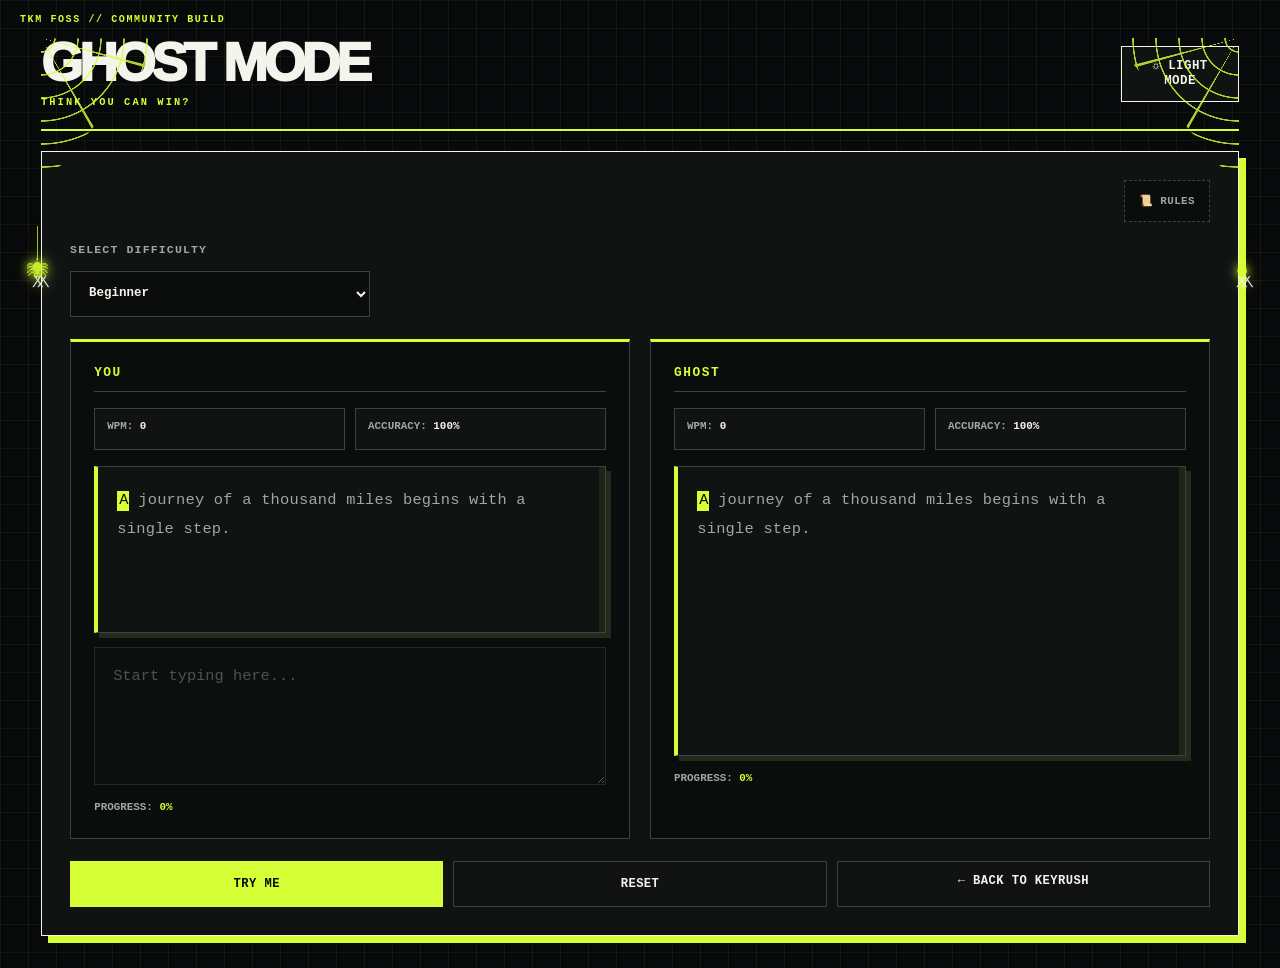
==== commit b12371cd: "style(ghost): use clear spider glyphs in side decorations" ====
--- a/ghost.html
+++ b/ghost.html
@@ -16,7 +16,7 @@
 
     <div class="hanging-spider spider-left" aria-hidden="true">
       <span class="spider-thread"></span>
-      <span class="spider-body">●</span>
+      <span class="spider-body">🕷</span>
       <span class="spider-legs">╱╲╱╲</span>
     </div>
 
--- a/style.css
+++ b/style.css
@@ -175,6 +175,10 @@
   min-width: 220px;
 }
 
+.kb-enter {
+  min-width: 72px;
+}
+
 .kb-char {
   display: block;
 }
@@ -224,6 +228,7 @@
 @media (max-width:768px){
   .kb-key{min-width:30px;height:38px;font-size:.72rem}
   .kb-space{min-width:140px}
+  .kb-enter{min-width:54px}
 }
 
 /* ===== GHOST MODE DESIGN ===== */
@@ -1315,3 +1320,684 @@
     align-items: flex-start;
   }
 }
+
+
+/* ==========================================================================
+   ISSUE #42: MULTI-SOURCE CUSTOM PASSAGES & MECHANICAL AUDIO SYNTHESIZER
+   ========================================================================== */
+
+/* Topbar Action Group */
+.topbar-actions {
+  display: flex;
+  align-items: center;
+  gap: 8px;
+  flex-wrap: wrap;
+}
+
+.audio-btn, .audio-settings-btn {
+  display: inline-flex;
+  align-items: center;
+  gap: 6px;
+}
+
+.panel-meta-group {
+  display: flex;
+  align-items: center;
+  gap: 12px;
+  margin-left: auto;
+}
+
+.custom-active-tag {
+  display: inline-flex;
+  align-items: center;
+  gap: 6px;
+  background: var(--accent);
+  color: var(--accent-ink);
+  font: 800 0.62rem ui-monospace, SFMono-Regular, Consolas, monospace;
+  letter-spacing: 0.08em;
+  padding: 3px 8px;
+  border: 1px solid var(--accent);
+}
+
+.custom-active-tag button {
+  background: transparent;
+  border: none;
+  color: var(--accent-ink);
+  font-weight: 900;
+  cursor: pointer;
+  padding: 0 2px;
+  line-height: 1;
+}
+
+.custom-active-tag button:hover {
+  color: var(--wrong);
+}
+
+/* Modals Overlay (Custom Passage Studio & Audio Settings) */
+.custom-modal, .audio-modal {
+  position: fixed;
+  inset: 0;
+  z-index: 1000;
+  background: rgba(8, 9, 10, 0.94);
+  backdrop-filter: blur(8px);
+  -webkit-backdrop-filter: blur(8px);
+  display: flex;
+  align-items: center;
+  justify-content: center;
+  padding: 20px;
+}
+
+.custom-modal.hidden, .audio-modal.hidden {
+  display: none !important;
+}
+
+.custom-modal-card, .audio-modal-card {
+  background: var(--panel);
+  border: 2px solid var(--accent);
+  box-shadow: 8px 8px 0 var(--accent);
+  width: 100%;
+  max-width: 660px;
+  max-height: 90vh;
+  overflow-y: auto;
+  padding: 24px;
+  color: var(--text);
+  position: relative;
+}
+
+.custom-modal-header, .audio-modal-header {
+  display: flex;
+  justify-content: space-between;
+  align-items: center;
+  margin-bottom: 20px;
+  padding-bottom: 14px;
+  border-bottom: 1px solid var(--border);
+}
+
+.custom-title-group, .audio-title-group {
+  display: flex;
+  align-items: center;
+  gap: 10px;
+}
+
+.custom-modal-header h3, .audio-modal-header h3 {
+  font-size: 1.15rem;
+  font-weight: 900;
+  letter-spacing: -0.03em;
+  text-transform: uppercase;
+  margin: 0;
+}
+
+/* Custom Passage Tabs */
+.custom-tabs {
+  display: flex;
+  gap: 4px;
+  border-bottom: 2px solid var(--border);
+  margin-bottom: 18px;
+}
+
+.custom-tab-btn {
+  background: var(--panel2);
+  border: 1px solid var(--border);
+  border-bottom: none;
+  color: var(--muted);
+  font: 700 0.74rem ui-monospace, SFMono-Regular, Consolas, monospace;
+  text-transform: uppercase;
+  letter-spacing: 0.05em;
+  padding: 10px 14px;
+  cursor: pointer;
+  transition: all 0.12s ease;
+}
+
+.custom-tab-btn:hover {
+  color: var(--accent);
+  border-color: var(--accent);
+}
+
+.custom-tab-btn.active {
+  background: var(--accent);
+  color: var(--accent-ink);
+  border-color: var(--accent);
+  font-weight: 900;
+}
+
+/* Tab Panels */
+.custom-tab-panel {
+  display: block;
+}
+
+.custom-tab-panel.hidden {
+  display: none !important;
+}
+
+.custom-label {
+  display: block;
+  font: 700 0.65rem ui-monospace, SFMono-Regular, Consolas, monospace;
+  color: var(--muted);
+  letter-spacing: 0.08em;
+  margin-bottom: 8px;
+  text-transform: uppercase;
+}
+
+.custom-textarea {
+  width: 100%;
+  background: var(--panel2);
+  border: 1px solid var(--border);
+  color: var(--text);
+  font: 0.95rem/1.6 ui-monospace, SFMono-Regular, Consolas, monospace;
+  padding: 14px;
+  resize: vertical;
+  min-height: 140px;
+  outline: none;
+  transition: border-color 0.15s;
+}
+
+.custom-textarea:focus {
+  border-color: var(--accent);
+  box-shadow: inset 3px 0 0 var(--accent);
+}
+
+.custom-presets {
+  display: flex;
+  align-items: center;
+  gap: 8px;
+  flex-wrap: wrap;
+  margin-top: 12px;
+}
+
+.preset-label {
+  font: 700 0.64rem ui-monospace, SFMono-Regular, Consolas, monospace;
+  color: var(--muted);
+  text-transform: uppercase;
+}
+
+.preset-chip {
+  background: var(--panel2);
+  border: 1px dashed var(--border);
+  color: var(--text);
+  font: 700 0.68rem ui-monospace, SFMono-Regular, Consolas, monospace;
+  padding: 5px 9px;
+  cursor: pointer;
+  transition: all 0.12s ease;
+}
+
+.preset-chip:hover {
+  border-color: var(--accent);
+  color: var(--accent);
+  transform: translateY(-1px);
+}
+
+/* Tab 2: File Dropzone */
+.custom-dropzone {
+  border: 2px dashed var(--border);
+  background: var(--panel2);
+  padding: 36px 20px;
+  text-align: center;
+  cursor: pointer;
+  transition: all 0.18s ease;
+}
+
+.custom-dropzone:hover, .custom-dropzone.dragover {
+  border-color: var(--accent);
+  background: rgba(214, 255, 53, 0.04);
+  box-shadow: inset 0 0 16px rgba(214, 255, 53, 0.08);
+}
+
+.dropzone-icon {
+  font-size: 2.2rem;
+  margin-bottom: 10px;
+}
+
+.dropzone-title {
+  font: 800 0.85rem ui-monospace, SFMono-Regular, Consolas, monospace;
+  color: var(--text);
+  letter-spacing: 0.06em;
+  margin: 0 0 6px;
+}
+
+.dropzone-sub {
+  font: 0.72rem ui-monospace, SFMono-Regular, Consolas, monospace;
+  color: var(--muted);
+  margin: 0;
+}
+
+.file-meta {
+  margin-top: 16px;
+  display: inline-flex;
+  align-items: center;
+  gap: 10px;
+  background: var(--panel);
+  border: 1px solid var(--accent);
+  padding: 6px 12px;
+}
+
+.file-name {
+  color: var(--accent);
+  font: 700 0.76rem ui-monospace, monospace;
+}
+
+.file-size {
+  color: var(--muted);
+  font-size: 0.7rem;
+}
+
+/* Tab 3: Voice Dictation */
+.voice-container {
+  display: flex;
+  flex-direction: column;
+  align-items: center;
+  justify-content: center;
+  padding: 24px 16px;
+  background: var(--panel2);
+  border: 1px solid var(--border);
+}
+
+.mic-status-wrapper {
+  position: relative;
+  display: flex;
+  align-items: center;
+  justify-content: center;
+  margin-bottom: 16px;
+}
+
+.voice-mic-btn {
+  position: relative;
+  z-index: 2;
+  width: 64px;
+  height: 64px;
+  border-radius: 50%;
+  background: var(--panel);
+  border: 2px solid var(--border);
+  color: var(--text);
+  font-size: 1.8rem;
+  cursor: pointer;
+  display: grid;
+  place-items: center;
+  transition: all 0.15s ease;
+}
+
+.voice-mic-btn:hover {
+  border-color: var(--accent);
+  transform: scale(1.06);
+}
+
+.voice-mic-btn.recording {
+  border-color: var(--wrong);
+  background: #ff5a7220;
+}
+
+.voice-pulse-ring {
+  position: absolute;
+  width: 80px;
+  height: 80px;
+  border-radius: 50%;
+  border: 2px solid var(--wrong);
+  opacity: 0;
+  pointer-events: none;
+}
+
+.voice-mic-btn.recording + .voice-pulse-ring {
+  animation: micPulse 1.4s infinite ease-out;
+}
+
+@keyframes micPulse {
+  0% { transform: scale(0.8); opacity: 0.9; }
+  100% { transform: scale(1.6); opacity: 0; }
+}
+
+.voice-status {
+  font: 700 0.78rem ui-monospace, SFMono-Regular, Consolas, monospace;
+  color: var(--muted);
+  text-transform: uppercase;
+  letter-spacing: 0.05em;
+  margin: 0 0 14px;
+  text-align: center;
+}
+
+.voice-transcript-preview {
+  width: 100%;
+  min-height: 80px;
+  max-height: 120px;
+  overflow-y: auto;
+  background: var(--panel);
+  border: 1px solid var(--border);
+  padding: 10px 14px;
+  font: 0.88rem/1.5 ui-monospace, SFMono-Regular, Consolas, monospace;
+  color: var(--text);
+}
+
+/* Custom Metrics & Validation Bar */
+.custom-metrics-bar {
+  display: flex;
+  align-items: center;
+  gap: 16px;
+  margin-top: 16px;
+  padding: 12px 14px;
+  background: var(--panel2);
+  border: 1px solid var(--border);
+  flex-wrap: wrap;
+}
+
+.metric-item {
+  display: flex;
+  align-items: center;
+  gap: 5px;
+  font: 700 0.75rem ui-monospace, SFMono-Regular, Consolas, monospace;
+}
+
+.metric-label {
+  color: var(--muted);
+  text-transform: uppercase;
+}
+
+.metric-val {
+  color: var(--accent);
+  font-weight: 900;
+}
+
+.metric-hint {
+  color: var(--muted);
+  font-size: 0.65rem;
+}
+
+.custom-validation-msg {
+  margin-left: auto;
+  font: 700 0.72rem ui-monospace, SFMono-Regular, Consolas, monospace;
+  color: var(--wrong);
+  letter-spacing: 0.04em;
+  text-transform: uppercase;
+}
+
+.custom-validation-msg.valid {
+  color: var(--correct);
+}
+
+/* Custom Modal Footer */
+.custom-modal-footer {
+  display: flex;
+  justify-content: space-between;
+  align-items: center;
+  gap: 12px;
+  margin-top: 20px;
+}
+
+/* ==========================================
+   AUDIO SETTINGS MODAL & CONTROLS
+   ========================================== */
+.audio-settings-body {
+  display: flex;
+  flex-direction: column;
+  gap: 18px;
+}
+
+.audio-setting-row {
+  display: flex;
+  justify-content: space-between;
+  align-items: flex-start;
+  gap: 16px;
+  padding-bottom: 16px;
+  border-bottom: 1px solid var(--border);
+}
+
+.setting-info {
+  flex: 1;
+}
+
+.setting-title {
+  display: block;
+  font: 800 0.82rem ui-monospace, SFMono-Regular, Consolas, monospace;
+  color: var(--text);
+  letter-spacing: 0.04em;
+  text-transform: uppercase;
+  margin-bottom: 4px;
+}
+
+.setting-desc {
+  display: block;
+  font: 0.72rem/1.4 ui-monospace, SFMono-Regular, Consolas, monospace;
+  color: var(--muted);
+}
+
+/* Custom Switch Toggle */
+.switch {
+  position: relative;
+  display: inline-block;
+  width: 44px;
+  height: 24px;
+  flex-shrink: 0;
+}
+
+.switch input {
+  opacity: 0;
+  width: 0;
+  height: 0;
+}
+
+.switch .slider {
+  position: absolute;
+  cursor: pointer;
+  inset: 0;
+  background-color: var(--panel2);
+  border: 1px solid var(--border);
+  transition: 0.2s;
+}
+
+.switch .slider:before {
+  position: absolute;
+  content: "";
+  height: 16px;
+  width: 16px;
+  left: 3px;
+  bottom: 3px;
+  background-color: var(--muted);
+  transition: 0.2s;
+}
+
+.switch input:checked + .slider {
+  background-color: var(--accent);
+  border-color: var(--accent);
+}
+
+.switch input:checked + .slider:before {
+  transform: translateX(20px);
+  background-color: var(--accent-ink);
+}
+
+/* Switch Profiles Selector */
+.profile-selector {
+  display: grid;
+  grid-template-columns: 1fr 1fr;
+  gap: 10px;
+  margin-top: 10px;
+  width: 100%;
+}
+
+.profile-card {
+  background: var(--panel2);
+  border: 1px solid var(--border);
+  padding: 12px;
+  text-align: left;
+  cursor: pointer;
+  transition: all 0.14s ease;
+  display: flex;
+  flex-direction: column;
+  gap: 4px;
+}
+
+.profile-card:hover {
+  border-color: var(--accent);
+  transform: translateY(-2px);
+}
+
+.profile-card.active {
+  border-color: var(--accent);
+  background: rgba(214, 255, 53, 0.06);
+  box-shadow: 3px 3px 0 var(--accent);
+}
+
+.profile-badge {
+  font: 800 0.58rem ui-monospace, SFMono-Regular, Consolas, monospace;
+  color: var(--accent);
+  letter-spacing: 0.1em;
+}
+
+.profile-name {
+  font: 900 0.85rem ui-monospace, SFMono-Regular, Consolas, monospace;
+  color: var(--text);
+}
+
+.profile-specs {
+  font: 0.66rem/1.3 ui-monospace, SFMono-Regular, Consolas, monospace;
+  color: var(--muted);
+}
+
+/* Volume Slider Group */
+.volume-slider-group {
+  display: flex;
+  align-items: center;
+  gap: 10px;
+  min-width: 160px;
+}
+
+.audio-volume-slider {
+  flex: 1;
+  -webkit-appearance: none;
+  appearance: none;
+  height: 6px;
+  background: var(--panel2);
+  border: 1px solid var(--border);
+  outline: none;
+}
+
+.audio-volume-slider::-webkit-slider-thumb {
+  -webkit-appearance: none;
+  appearance: none;
+  width: 16px;
+  height: 16px;
+  background: var(--accent);
+  border: 2px solid #08090a;
+  cursor: pointer;
+}
+
+.audio-volume-slider::-moz-range-thumb {
+  width: 16px;
+  height: 16px;
+  background: var(--accent);
+  border: 2px solid #08090a;
+  cursor: pointer;
+}
+
+.volume-val {
+  font: 800 0.74rem ui-monospace, monospace;
+  color: var(--accent);
+  min-width: 36px;
+}
+
+/* Audition Sounds Actions */
+.audio-test-actions {
+  display: flex;
+  align-items: center;
+  gap: 8px;
+  flex-wrap: wrap;
+  padding-top: 6px;
+}
+
+.test-label {
+  font: 700 0.68rem ui-monospace, SFMono-Regular, Consolas, monospace;
+  color: var(--muted);
+  text-transform: uppercase;
+}
+
+.audio-hint {
+  margin-top: 18px;
+  padding-top: 12px;
+  border-top: 1px dashed var(--border);
+  text-align: center;
+  font: 600 0.65rem ui-monospace, SFMono-Regular, Consolas, monospace;
+  color: var(--muted);
+  text-transform: uppercase;
+}
+
+/* Light mode overrides */
+body.light-mode .custom-modal,
+body.light-mode .audio-modal {
+  background: rgba(240, 242, 233, 0.94);
+}
+
+body.light-mode .custom-modal-card,
+body.light-mode .audio-modal-card {
+  box-shadow: 8px 8px 0 var(--accent);
+}
+
+body.light-mode .custom-textarea,
+body.light-mode .custom-tab-btn,
+body.light-mode .custom-dropzone,
+body.light-mode .voice-container,
+body.light-mode .custom-metrics-bar,
+body.light-mode .profile-card {
+  background: #e7eadf;
+}
+
+@media (max-width: 680px) {
+  .topbar-actions {
+    width: 100%;
+    justify-content: flex-start;
+  }
+  .custom-modal-card, .audio-modal-card {
+    padding: 16px;
+  }
+  .profile-selector {
+    grid-template-columns: 1fr;
+  }
+  .audio-setting-row {
+    flex-direction: column;
+    align-items: stretch;
+  }
+  .volume-slider-group {
+    width: 100%;
+  }
+}
+
+/* Direct Editors in File & Voice Tabs (Issue #42 Enhancement) */
+.custom-edit-section {
+  margin-top: 14px;
+}
+
+.voice-activity-meter {
+  display: flex;
+  align-items: center;
+  justify-content: center;
+  gap: 4px;
+  height: 22px;
+  margin-bottom: 10px;
+  opacity: 0.3;
+  transition: opacity 0.2s ease;
+}
+
+.voice-activity-meter.active {
+  opacity: 1;
+}
+
+.meter-bar {
+  display: inline-block;
+  width: 4px;
+  height: 6px;
+  background: var(--muted);
+  border-radius: 2px;
+  transition: height 0.1s ease, background 0.1s ease;
+}
+
+.voice-activity-meter.active .meter-bar {
+  background: var(--accent);
+  animation: meterWave 0.5s infinite ease-in-out alternate;
+}
+
+.voice-activity-meter.active .meter-bar:nth-child(1) { animation-delay: 0.08s; }
+.voice-activity-meter.active .meter-bar:nth-child(2) { animation-delay: 0.18s; }
+.voice-activity-meter.active .meter-bar:nth-child(3) { animation-delay: 0.28s; }
+.voice-activity-meter.active .meter-bar:nth-child(4) { animation-delay: 0.14s; }
+.voice-activity-meter.active .meter-bar:nth-child(5) { animation-delay: 0.22s; }
+
+@keyframes meterWave {
+  0% { height: 4px; }
+  100% { height: 18px; }
+}
--- a/ghost.css
+++ b/ghost.css
@@ -1,607 +1,993 @@
-/* Ghost Mode — KeyRush cyber-brutalist skin
-   Scoped to .ghost-page / .ghost-container so the practice page is untouched. */
-
-.ghost-page {
-  --ghost-accent: #d6ff35;
-  --ghost-panel: #111313;
-  --ghost-panel-alt: #0b0d0c;
-  --ghost-border: #3b433b;
-  --ghost-text: #f3f5ec;
-  --ghost-muted: #a0a79c;
+/*
+ * Ghost Mode visual layer.
+ * style.css remains the shared source of KeyRush design tokens.
+ * All selectors are scoped to this page so the Practice UI is untouched.
+ */
+
+body.ghost-page {
+  color: var(--text);
+  background-color: var(--page);
+  background-image:
+    linear-gradient(var(--grid) 1px, transparent 1px),
+    linear-gradient(90deg, var(--grid) 1px, transparent 1px);
+  background-size: 28px 28px;
+}
+
+body.ghost-page.light-mode {
+  --page: #f0f2e9;
+  --panel: #fff;
+  --panel2: #e7eadf;
+  --text: #2c352e;
+  --muted: #65705e;
+  --border: #bfc6b5;
+  --accent: #547600;
+  --accent-ink: #fff;
+  --psg2: #fff;
+  --correct: #167b50;
+  --wrong: #c62f48;
+  --shadow: 7px 7px 0 var(--accent);
+  --grid: rgba(40, 60, 10, 0.06);
+  color: var(--text);
+  background-color: var(--page);
+  background-image:
+    linear-gradient(var(--grid) 1px, transparent 1px),
+    linear-gradient(90deg, var(--grid) 1px, transparent 1px);
+}
+
+/* Match the home page's 1000px content width and header hierarchy. */
+body.ghost-page .ghost-container {
+  width: 100%;
+  max-width: 1000px;
+  margin: 0 auto;
+  padding: 0;
+}
+
+body.ghost-page .topbar {
+  align-items: center;
+  gap: 18px;
+  border-bottom: 2px solid var(--accent);
+  padding: 0 0 18px;
+}
+
+body.ghost-page .brand-copy h1 {
+  margin: 0;
+  color: var(--text);
+  font-size: clamp(2rem, 5vw, 3.5rem);
+  font-weight: 950;
+  line-height: 0.9;
+  letter-spacing: -0.075em;
+  text-transform: uppercase;
+}
+
+body.ghost-page .eyebrow {
+  color: var(--accent);
+}
+
+body.ghost-page .icon-btn {
+  max-width: 118px;
+  padding: 12px 14px;
+  border: 1px solid var(--text);
+  border-radius: 0;
+  background: var(--panel);
+  color: var(--text);
+  box-shadow: none;
+}
+
+/* Main Ghost Mode surface. */
+body.ghost-page .ghost-container > .test-panel {
+  position: relative;
+  overflow: visible;
+  padding: 22px;
+  border: 1px solid var(--text);
+  border-radius: 0;
+  background: var(--panel);
+  box-shadow: var(--shadow);
+}
+
+body.ghost-page .ghost-container > .test-panel::after {
+  display: none;
+}
+
+body.ghost-page .test-panel > h2 {
+  margin: 0;
+  color: var(--muted);
+  font: 800 0.67rem/1.4 ui-monospace, SFMono-Regular, Consolas, monospace;
+  letter-spacing: 0.1em;
+  text-align: center;
+  text-transform: uppercase;
+}
+
+/* Compact Rules action and native, non-overlapping difficulty selector. */
+body.ghost-page .rules-btn {
+  display: block;
+  margin: 0 0 18px auto;
+  padding: 10px 12px;
+  border: 1px dashed var(--border);
+  border-radius: 0;
+  background: var(--panel2);
+  color: var(--muted);
+  font: 700 0.68rem/1.2 ui-monospace, SFMono-Regular, Consolas, monospace;
+  letter-spacing: 0.035em;
+  text-transform: uppercase;
+  cursor: pointer;
+}
+
+body.ghost-page .rules-btn:hover {
+  border-color: var(--accent);
+  background: var(--panel2);
+  color: var(--accent);
+}
+
+body.ghost-page .difficulty-options {
   display: flex;
-  align-items: flex-start;
   justify-content: center;
-  min-height: 100vh;
-  padding: 38px 22px 28px;
-  color: var(--ghost-text);
-}
-
-.ghost-page .ghost-container {
-  width: min(100%, 1180px);
-  max-width: 1180px;
-  margin: 0 auto;
-}
-
-.ghost-page .ghost-topbar {
-  align-items: center;
-  gap: 24px;
-  margin-bottom: 22px;
-  padding-bottom: 20px;
-  border-bottom: 2px solid var(--ghost-accent);
-}
-
-.ghost-page .brand-copy h1 {
-  margin: 5px 0 0;
-  color: var(--ghost-text);
-  font: 900 clamp(2.2rem, 5vw, 3.7rem)/.92 "Space Grotesk", Arial, sans-serif;
-  letter-spacing: -.075em;
-  text-transform: uppercase;
-  text-shadow: 3px 3px 0 #263016;
-}
-
-.ghost-page .ghost-intro {
-  margin: 12px 0 0;
-  color: var(--ghost-muted);
-  font: .82rem/1.5 "DM Mono", ui-monospace, monospace;
-}
-
-.ghost-page .ghost-header-actions {
-  display: flex;
-  align-items: center;
-  justify-content: flex-end;
-  flex-wrap: wrap;
-  gap: 10px;
-}
-
-.ghost-page .race-timer {
-  display: flex;
-  align-items: baseline;
-  gap: 8px;
-  min-height: 44px;
-  padding: 9px 12px;
-  border: 1px solid var(--ghost-accent);
-  background: var(--ghost-panel);
-  color: var(--ghost-muted);
-  font: 700 .58rem/1 "DM Mono", ui-monospace, monospace;
-  letter-spacing: .09em;
-}
-
-.ghost-page .race-timer::before { content: none; }
-
-.ghost-page .race-timer strong {
-  color: var(--ghost-accent);
-  font: 900 1.55rem/1 "DM Mono", ui-monospace, monospace;
-  letter-spacing: -.06em;
-  font-variant-numeric: tabular-nums;
-}
-
-.ghost-page .icon-btn,
-.ghost-page .btn,
-.ghost-page .rules-btn,
-.ghost-page #difficulty,
-.ghost-page #close-rules-btn {
-  border-radius: 0;
-  font-family: "DM Mono", ui-monospace, monospace;
-  text-transform: uppercase;
-  letter-spacing: .035em;
-}
-
-.ghost-page .icon-btn {
-  border: 1px solid var(--ghost-border);
-  background: var(--ghost-panel);
-  color: var(--ghost-text);
-  padding: 12px 13px;
-}
-
-.ghost-page .icon-btn:hover,
-.ghost-page .btn:hover,
-.ghost-page .rules-btn:hover {
-  transform: translate(-2px, -2px);
-  box-shadow: 3px 3px 0 var(--ghost-accent);
-}
-
-.ghost-page .ghost-container > .test-panel {
-  position: relative;
-  padding: clamp(16px, 2.5vw, 26px);
-  border: 1px solid var(--ghost-text);
-  border-radius: 0;
-  background: var(--ghost-panel);
-  box-shadow: 7px 7px 0 var(--ghost-accent);
-}
-
-.ghost-page .ghost-container > .test-panel::after { content: none; }
-
-.ghost-page .ghost-controls-heading {
-  display: flex;
-  align-items: center;
-  justify-content: space-between;
-  gap: 16px;
-  padding-bottom: 17px;
-  border-bottom: 1px solid var(--ghost-border);
-}
-
-.ghost-page .ghost-controls-heading h2 {
+  width: 100%;
+  margin: 18px auto 24px;
+}
+
+body.ghost-page #difficulty {
+  display: block;
+  width: 280px;
+  max-width: 100%;
+  min-width: 0;
+  min-height: 46px;
   margin: 0;
-  color: var(--ghost-text);
-  font: 800 .85rem/1.3 "DM Mono", ui-monospace, monospace;
-  letter-spacing: .1em;
-  text-transform: uppercase;
-}
-
-.ghost-page .ghost-controls-heading p {
-  margin: 6px 0 0;
-  color: var(--ghost-muted);
-  font: .72rem/1.5 "DM Mono", ui-monospace, monospace;
-}
-
-.ghost-page .rules-btn {
-  flex: 0 0 auto;
-  padding: 10px 13px;
-  border: 1px dashed var(--ghost-border);
-  background: var(--ghost-panel-alt);
-  color: var(--ghost-accent);
+  padding: 11px 14px;
+  border: 1px solid var(--border);
+  border-radius: 0;
+  background: var(--panel2);
+  background-image: none;
+  color: var(--text);
+  font: 700 0.78rem/1.3 ui-monospace, SFMono-Regular, Consolas, monospace;
+  appearance: auto;
+  -webkit-appearance: menulist;
   cursor: pointer;
-  font-size: .68rem;
-  font-weight: 800;
-}
-
-.ghost-page .difficulty-options {
-  display: flex;
-  justify-content: flex-start;
-  margin: 18px 0;
-}
-
-.ghost-page #difficulty {
-  width: min(100%, 280px);
-  min-width: 0;
-  padding: 12px 14px;
-  border: 1px solid var(--ghost-accent);
-  border-radius: 0;
-  background: var(--ghost-panel-alt);
-  color: var(--ghost-text);
-  font-size: .72rem;
-  font-weight: 800;
-  cursor: pointer;
-}
-
-.ghost-page #difficulty:focus-visible,
-.ghost-page button:focus-visible,
-.ghost-page textarea:focus-visible {
-  outline: 2px solid var(--ghost-accent);
-  outline-offset: 3px;
-}
-
-.ghost-page .ghost-panels {
+}
+
+body.ghost-page #difficulty:hover,
+body.ghost-page #difficulty:focus {
+  border-color: var(--accent);
+  outline: none;
+  box-shadow: none;
+}
+
+body.ghost-page #difficulty:focus-visible {
+  outline: 2px solid var(--accent);
+  outline-offset: 2px;
+}
+
+body.ghost-page #difficulty option {
+  background: var(--panel);
+  color: var(--text);
+}
+
+/* YOU and GHOST share one panel component and the same visual language. */
+body.ghost-page .ghost-panels {
   display: grid;
   grid-template-columns: repeat(2, minmax(0, 1fr));
-  gap: 14px;
-  margin: 0 0 20px;
-}
-
-.ghost-page .typing-panel,
-.ghost-page .typing-panel:nth-child(2) {
+  align-items: stretch;
+  gap: 18px;
+  margin: 20px 0;
+}
+
+body.ghost-page .typing-panel,
+body.ghost-page .typing-panel:nth-child(2) {
+  display: flex;
   min-width: 0;
-  padding: 17px;
-  border: 1px solid var(--ghost-border);
-  border-top: 3px solid var(--ghost-accent);
-  border-radius: 0;
-  background: var(--ghost-panel-alt);
+  flex-direction: column;
+  padding: 18px;
+  border: 1px solid var(--border);
+  border-top: 3px solid var(--accent);
+  border-radius: 0;
+  background: var(--panel2);
   box-shadow: none;
 }
 
-.ghost-page .typing-panel h2,
-.ghost-page .typing-panel:nth-child(2) h2 {
-  display: flex;
-  align-items: center;
-  gap: 9px;
+body.ghost-page .typing-panel h2,
+body.ghost-page .typing-panel:nth-child(2) h2 {
   margin: 0;
-  color: var(--ghost-accent);
-  font: 900 .78rem/1.3 "DM Mono", ui-monospace, monospace;
-  letter-spacing: .15em;
-}
-
-.ghost-page .typing-panel h2::before {
-  content: "";
-  width: 8px;
-  height: 8px;
-  background: var(--ghost-accent);
-}
-
-.ghost-page .typing-panel:nth-child(2) h2::before {
-  background: transparent;
-  border: 1px solid var(--ghost-accent);
-}
-
-.ghost-page .typing-stats {
+  padding-bottom: 10px;
+  border-bottom: 1px solid var(--border);
+  color: var(--accent);
+  font: 900 0.8rem/1.3 ui-monospace, SFMono-Regular, Consolas, monospace;
+  letter-spacing: 0.12em;
+  text-transform: uppercase;
+}
+
+body.ghost-page .typing-stats {
   display: flex;
   flex-wrap: wrap;
-  justify-content: flex-start;
-  gap: 8px 20px;
+  justify-content: space-between;
+  gap: 8px;
   margin: 14px 0;
-  color: var(--ghost-muted);
-  font: 700 .65rem/1.5 "DM Mono", ui-monospace, monospace;
+  color: var(--muted);
+  font: 700 0.65rem/1.4 ui-monospace, SFMono-Regular, Consolas, monospace;
   text-transform: uppercase;
 }
 
-.ghost-page .typing-stats strong {
-  color: var(--ghost-text);
-  font-size: .95rem;
+body.ghost-page .typing-stats span {
+  flex: 1 1 110px;
+  padding: 8px 9px;
+  border: 1px solid var(--border);
+  background: var(--panel);
+}
+
+body.ghost-page .typing-stats strong {
+  color: var(--text);
   font-variant-numeric: tabular-nums;
 }
 
-.ghost-page .typing-panel .passage {
-  min-height: 150px;
-  padding: 17px;
-  border: 1px solid var(--ghost-border);
-  border-left: 3px solid var(--ghost-accent);
-  border-radius: 0;
-  background: #080a09;
-  color: var(--ghost-muted);
+body.ghost-page .typing-panel .passage {
+  width: 100%;
+  min-height: 155px;
+  padding: 18px;
+  box-sizing: border-box;
+  overflow-wrap: anywhere;
+  border: 1px solid var(--border);
+  border-left: 4px solid var(--accent);
+  border-radius: 0;
+  background: var(--panel);
+  color: var(--muted);
+  font: 1rem/1.85 ui-monospace, SFMono-Regular, Consolas, monospace;
+}
+
+body.ghost-page .typing-panel .typing-input {
+  display: block;
+  width: 100%;
+  min-width: 0;
+  min-height: 128px;
+  height: 128px;
+  margin-top: 14px;
+  padding: 15px 16px;
+  box-sizing: border-box;
+  resize: vertical;
+  border: 1px solid var(--border);
+  border-radius: 0;
+  background: var(--panel);
+  color: var(--text);
+  font: 1rem/1.65 ui-monospace, SFMono-Regular, Consolas, monospace;
+}
+
+body.ghost-page .typing-panel .typing-input:focus,
+body.ghost-page .typing-panel .typing-input:focus-visible {
+  border-color: var(--accent);
+  outline: 2px solid var(--accent);
+  outline-offset: 2px;
+  box-shadow: inset 4px 0 0 var(--accent);
+}
+
+body.ghost-page .char.correct {
+  color: var(--correct);
+}
+
+body.ghost-page .char.wrong {
+  color: var(--wrong);
+  background: rgba(255, 90, 114, 0.12);
+}
+
+body.ghost-page .char.current,
+body.ghost-page .typing-panel:nth-child(2) .char.current {
+  border-left-color: var(--accent);
+}
+
+body.ghost-page .typing-panel > p {
+  margin: 14px 0 0;
+  color: var(--muted);
+  font: 700 0.68rem/1.5 ui-monospace, SFMono-Regular, Consolas, monospace;
+  text-transform: uppercase;
+}
+
+body.ghost-page .typing-panel > p span {
+  color: var(--accent);
+  font-variant-numeric: tabular-nums;
+}
+
+/* Reuse the home page's square primary/secondary button treatment. */
+body.ghost-page .controls {
+  align-items: center;
+  gap: 10px;
+}
+
+body.ghost-page .controls .btn {
+  flex: 1 1 170px;
+  min-width: 0;
+  border-radius: 0;
+  text-align: center;
+  text-decoration: none;
+}
+
+body.ghost-page .controls .btn-primary,
+body.ghost-page .controls .btn-primary:hover {
+  border: 1px solid var(--accent);
+  background: var(--accent);
+  color: var(--accent-ink);
   box-shadow: none;
-  font: .91rem/1.9 "DM Mono", ui-monospace, monospace;
-  overflow-wrap: anywhere;
-}
-
-.ghost-page .typing-panel .typing-input {
-  min-height: 104px;
-  margin-top: 12px;
-  padding: 13px;
-  border: 1px solid var(--ghost-border);
-  border-radius: 0;
-  background: #080a09;
-  color: var(--ghost-text);
-  font: .88rem/1.7 "DM Mono", ui-monospace, monospace;
-}
-
-.ghost-page .typing-panel .typing-input:focus {
-  border-color: var(--ghost-accent);
-  box-shadow: inset 4px 0 0 var(--ghost-accent);
-}
-
-.ghost-page .typing-panel .progress-label {
+}
+
+body.ghost-page .controls .btn-secondary {
+  border: 1px solid var(--border);
+  background: transparent;
+  color: var(--text);
+}
+
+body.ghost-page .controls .btn-secondary:hover {
+  border-color: var(--accent);
+  color: var(--accent);
+  box-shadow: 3px 3px 0 var(--accent);
+}
+
+body.ghost-page .controls .btn:disabled {
+  opacity: 0.5;
+  cursor: not-allowed;
+  transform: none;
+  box-shadow: none;
+}
+
+/* Race timer and results. */
+body.ghost-page .race-timer[hidden] {
+  display: none !important;
+}
+
+body.ghost-page .race-timer {
   display: flex;
-  justify-content: space-between;
+  flex-shrink: 0;
+  align-items: center;
+  justify-content: center;
   gap: 10px;
-  margin: 14px 0 0;
-  color: var(--ghost-muted);
-  font: 700 .63rem/1.4 "DM Mono", ui-monospace, monospace;
-  letter-spacing: .06em;
+  padding: 10px 14px;
+  border: 1px solid var(--border);
+  border-left: 4px solid var(--accent);
+  border-radius: 0;
+  background: var(--panel);
+  color: var(--text);
+  box-shadow: none;
+}
+
+body.ghost-page .race-timer::before {
+  content: none;
+}
+
+body.ghost-page .race-timer strong {
+  color: var(--accent);
+  font-size: 1.5rem;
+  font-variant-numeric: tabular-nums;
+  text-shadow: none;
+}
+
+body.ghost-page .race-timer span {
+  color: var(--muted);
+  font: 700 0.62rem/1.3 ui-monospace, SFMono-Regular, Consolas, monospace;
+  letter-spacing: 0.08em;
+}
+
+body.ghost-page #ghost-message {
+  margin: 16px 0 0;
+  padding: 12px;
+  border: 1px solid var(--accent);
+  background: var(--panel2);
+  color: var(--accent);
+  text-align: center;
+  font: 700 0.72rem/1.5 ui-monospace, SFMono-Regular, Consolas, monospace;
+}
+
+body.ghost-page .paste-warning {
+  color: var(--wrong);
+  font: 700 0.68rem/1.5 ui-monospace, SFMono-Regular, Consolas, monospace;
+  text-align: left;
+}
+
+body.ghost-page .race-results {
+  margin-top: 18px;
+  padding: 18px;
+  border: 1px solid var(--border);
+  border-left: 4px solid var(--accent);
+  border-radius: 0;
+  background: var(--panel2);
+  color: var(--text);
+}
+
+body.ghost-page .race-results h2,
+body.ghost-page .race-results h3 {
+  color: var(--accent);
+  font-family: ui-monospace, SFMono-Regular, Consolas, monospace;
   text-transform: uppercase;
 }
 
-.ghost-page .typing-panel .progress-label strong {
-  color: var(--ghost-accent);
-  font-variant-numeric: tabular-nums;
-}
-
-.ghost-page .char.correct { color: var(--ghost-accent); }
-.ghost-page .char.wrong {
-  color: #ff5a72;
-  background: #ff5a7220;
-  text-decoration: underline;
-  text-decoration-thickness: 2px;
-  text-underline-offset: 4px;
-}
-.ghost-page .char.current {
-  color: var(--ghost-panel-alt);
-  background: var(--ghost-accent);
-  border-left: 0;
-  border-bottom: 2px solid var(--ghost-accent);
-  animation: none;
-}
-
-.ghost-page .controls {
-  display: flex;
-  flex-wrap: wrap;
-  gap: 10px;
-  margin-top: 18px;
-}
-
-.ghost-page .controls .btn {
-  min-width: 130px;
-  padding: 13px 18px;
-  border: 1px solid var(--ghost-text);
-  border-radius: 0;
-  font-size: .7rem;
-  font-weight: 900;
-}
-
-.ghost-page .controls .btn-primary {
-  border-color: var(--ghost-accent);
-  background: var(--ghost-accent);
-  color: #090b06;
-}
-
-.ghost-page .controls .btn-secondary {
-  border-color: var(--ghost-border);
-  background: transparent;
-  color: var(--ghost-text);
-}
-
-.ghost-page .result,
-.ghost-page #ghost-message {
-  margin: 16px 0 0;
-  padding: 13px 15px;
-  border: 1px solid var(--ghost-accent);
-  border-radius: 0;
-  background: #d6ff3510;
-  color: var(--ghost-accent);
-  font: 800 .72rem/1.55 "DM Mono", ui-monospace, monospace;
-  text-transform: uppercase;
-}
-
-.ghost-page .race-results {
-  margin-top: 18px;
-  padding: 20px;
-  border: 1px solid var(--ghost-accent);
-  border-radius: 0;
-  background: var(--ghost-panel-alt);
-  color: var(--ghost-text);
-}
-
-.ghost-page .race-results h2 {
-  margin: 0 0 16px;
-  color: var(--ghost-accent);
-  font: 900 1.1rem/1.3 "DM Mono", ui-monospace, monospace;
-  letter-spacing: .08em;
-}
-
-.ghost-page .result-comparison {
+body.ghost-page .race-results p {
+  color: var(--text);
+}
+
+body.ghost-page .result-comparison {
   display: grid;
   grid-template-columns: repeat(2, minmax(0, 1fr));
   gap: 12px;
 }
 
-.ghost-page .result-comparison > div {
-  padding: 15px;
-  border: 1px solid var(--ghost-border);
-  background: var(--ghost-panel);
-}
-
-.ghost-page .result-comparison h3 {
-  margin: 0 0 12px;
-  color: var(--ghost-accent);
-  font: 800 .75rem "DM Mono", ui-monospace, monospace;
-  letter-spacing: .1em;
-}
-
-.ghost-page .result-comparison p,
-.ghost-page #completion-status,
-.ghost-page #time-difference {
-  color: var(--ghost-muted);
-  font: .72rem/1.6 "DM Mono", ui-monospace, monospace;
-}
-
-.ghost-page .result-comparison strong { color: var(--ghost-text); }
-
-.ghost-page .rules-modal {
-  background: rgba(0, 0, 0, .82);
-  backdrop-filter: blur(5px);
-}
-
-.ghost-page .rules-modal-content {
-  max-height: min(85vh, 720px);
+body.ghost-page .result-comparison > div {
+  min-width: 0;
+  padding: 14px;
+  border: 1px solid var(--border);
+  background: var(--panel);
+}
+
+/* Rules dialog. */
+body.ghost-page .rules-modal[hidden] {
+  display: none !important;
+}
+
+body.ghost-page .rules-modal {
+  padding: 18px;
+  background: rgba(8, 9, 10, 0.82);
+}
+
+body.ghost-page .rules-modal-content {
+  width: 100%;
+  max-width: 550px;
+  max-height: 85vh;
   overflow-y: auto;
-  padding: 24px;
-  border: 1px solid var(--ghost-accent);
-  border-radius: 0;
-  background: #101310;
-  color: var(--ghost-text);
-  box-shadow: 7px 7px 0 #52651b;
-}
-
-.ghost-page .rules-modal-content h2 {
-  color: var(--ghost-accent);
-  font: 900 1.1rem "DM Mono", ui-monospace, monospace;
+  padding: 22px;
+  border: 1px solid var(--border);
+  border-radius: 0;
+  background: var(--panel);
+  color: var(--text);
+  box-shadow: var(--shadow);
+}
+
+body.ghost-page .rules-modal-content h2 {
+  margin-top: 0;
+  color: var(--accent);
+  font: 900 0.9rem/1.4 ui-monospace, SFMono-Regular, Consolas, monospace;
+  text-align: left;
   text-transform: uppercase;
 }
 
-.ghost-page .rules-content {
+body.ghost-page .rules-content {
   display: grid;
   grid-template-columns: repeat(2, minmax(0, 1fr));
   gap: 12px;
 }
 
-.ghost-page .rule-group {
+body.ghost-page .rule-group {
+  min-width: 0;
   padding: 14px;
-  border: 1px solid var(--ghost-border);
-  border-radius: 0;
-  background: var(--ghost-panel-alt);
-}
-
-.ghost-page .rule-group h3 {
-  color: var(--ghost-accent);
-  font: 800 .7rem "DM Mono", ui-monospace, monospace;
+  border: 1px solid var(--border);
+  border-radius: 0;
+  background: var(--panel2);
+}
+
+body.ghost-page .rule-group h3 {
+  margin-top: 0;
+  color: var(--accent);
+  font: 800 0.72rem/1.4 ui-monospace, SFMono-Regular, Consolas, monospace;
   text-transform: uppercase;
 }
 
-.ghost-page .rule-group li {
-  color: var(--ghost-muted);
-  font: .72rem/1.6 Arial, sans-serif;
-}
-
-.ghost-page #close-rules-btn {
-  padding: 11px 17px;
-  border: 1px solid var(--ghost-accent);
-  border-radius: 0;
-  background: var(--ghost-accent);
-  color: #090b06;
+body.ghost-page .rule-group li {
+  margin-bottom: 9px;
+  color: var(--text);
+  line-height: 1.55;
+}
+
+body.ghost-page #close-rules-btn {
+  display: block;
+  margin: 18px 0 0 auto;
+  padding: 11px 16px;
+  border: 1px solid var(--accent);
+  border-radius: 0;
+  background: var(--accent);
+  color: var(--accent-ink);
+  font: 800 0.72rem/1.2 ui-monospace, SFMono-Regular, Consolas, monospace;
+  text-transform: uppercase;
   cursor: pointer;
+}
+
+/* Keep the Ghost Mode atmosphere without affecting the Practice page. */
+body.ghost-page .ghost-container {
+  position: relative;
+  isolation: isolate;
+}
+
+body.ghost-page .spider-web {
+  position: absolute;
+  top: 0;
+  z-index: 6;
+  width: clamp(76px, 10vw, 132px);
+  aspect-ratio: 1;
+  color: var(--accent);
+  opacity: 0.82;
+  pointer-events: none;
+  background-image:
+    repeating-radial-gradient(circle at 0 0,
+      transparent 0 13px,
+      currentColor 13.5px 14.5px,
+      transparent 15px 23px),
+    repeating-conic-gradient(from 0deg at 0 0,
+      transparent 0deg 14deg,
+      currentColor 14.5deg 15.5deg,
+      transparent 16deg 45deg);
+  clip-path: polygon(0 0, 100% 0, 0 100%);
+}
+
+body.ghost-page .web-top-left {
+  left: 0;
+}
+
+body.ghost-page .web-top-right {
+  right: 0;
+  transform: scaleX(-1);
+}
+
+body.ghost-page .hanging-spider {
+  position: absolute;
+  top: clamp(132px, 15vw, 188px);
+  z-index: 3;
+  display: flex;
+  flex-direction: column;
+  align-items: center;
+  width: 30px;
+  color: var(--accent);
+  opacity: 0.92;
+  pointer-events: none;
+  filter: drop-shadow(0 0 7px color-mix(in srgb, var(--accent) 42%, transparent));
+}
+
+body.ghost-page .spider-left {
+  left: -18px;
+}
+
+body.ghost-page .spider-right {
+  right: -18px;
+}
+
+body.ghost-page .spider-thread {
+  display: block;
+  width: 1px;
+  height: 34px;
+  background: currentColor;
+  opacity: 0.8;
+}
+
+body.ghost-page .spider-body {
+  display: block;
+  font-size: 22px;
+  line-height: 0.9;
+  text-shadow: 0 0 8px currentColor;
+}
+
+body.ghost-page .spider-legs {
+  display: block;
+  margin-top: -1px;
+  font: 700 9px/1 ui-monospace, SFMono-Regular, Consolas, monospace;
+  letter-spacing: -3px;
+  white-space: nowrap;
+  transform: scaleX(1.35);
+}
+
+@media (max-width: 760px) {
+  body.ghost-page .spider-web {
+    width: 66px;
+    opacity: 0.62;
+  }
+
+  body.ghost-page .hanging-spider {
+    top: 142px;
+    transform: scale(0.82);
+  }
+
+  body.ghost-page .spider-left {
+    left: -12px;
+  }
+
+  body.ghost-page .spider-right {
+    right: -12px;
+  }
+}
+
+@media (max-width: 420px) {
+  body.ghost-page .spider-web {
+    width: 48px;
+    opacity: 0.52;
+  }
+
+  body.ghost-page .hanging-spider {
+    top: 125px;
+    opacity: 0.5;
+  }
+}
+
+/* Tablet and phone layouts. */
+@media (max-width: 760px) {
+  body.ghost-page .ghost-panels {
+    grid-template-columns: 1fr;
+    gap: 14px;
+  }
+
+  body.ghost-page .typing-panel {
+    padding: 16px;
+  }
+
+  body.ghost-page .race-timer {
+    gap: 8px;
+  }
+}
+
+@media (max-width: 560px) {
+  body.ghost-page .topbar {
+    align-items: flex-start;
+    flex-wrap: wrap;
+  }
+
+  body.ghost-page .brand-copy h1 {
+    font-size: 2.25rem;
+  }
+
+  body.ghost-page .icon-btn {
+    max-width: 118px;
+    padding: 10px 8px;
+    font-size: 0.65rem;
+  }
+
+  body.ghost-page .ghost-container > .test-panel {
+    padding: 14px;
+    box-shadow: 4px 4px 0 var(--accent);
+  }
+
+  body.ghost-page .typing-panel .passage {
+    min-height: 132px;
+    padding: 14px;
+    font-size: 0.92rem;
+  }
+
+  body.ghost-page .typing-panel .typing-input {
+    min-height: 128px;
+    height: 128px;
+    padding: 13px;
+  }
+
+  body.ghost-page .typing-stats span {
+    flex-basis: 100%;
+  }
+
+  body.ghost-page .result-comparison,
+  body.ghost-page .rules-content {
+    grid-template-columns: 1fr;
+  }
+
+  body.ghost-page .controls .btn {
+    flex: 1 1 135px;
+  }
+
+  body.ghost-page .race-timer {
+    width: 100%;
+  }
+}
+
+@media (prefers-reduced-motion: reduce) {
+  body.ghost-page *,
+  body.ghost-page *::before,
+  body.ghost-page *::after {
+    scroll-behavior: auto !important;
+    animation-duration: 0.01ms !important;
+    animation-iteration-count: 1 !important;
+    transition-duration: 0.01ms !important;
+  }
+}
+
+
+/* ==========================================================
+   FULL-PAGE RESPONSIVE GHOST MODE
+   Mirrors the updated KeyRush home layout on the test branch.
+   Existing HTML hooks and Ghost race behavior remain unchanged.
+   ========================================================== */
+
+body.ghost-page {
+  align-items: flex-start;
+  justify-content: center;
+  padding: clamp(24px, 3vw, 48px) clamp(16px, 3.2vw, 56px) 32px;
+}
+
+body.ghost-page .ghost-container {
+  width: min(100%, var(--layout-max, 1520px));
+  max-width: var(--layout-max, 1520px);
+  margin: 0 auto;
+}
+
+body.ghost-page .topbar {
+  margin-bottom: 20px;
+  padding-bottom: 20px;
+}
+
+body.ghost-page .brand-copy h1 {
+  font-size: clamp(2.35rem, 4.2vw, 4rem);
+}
+
+body.ghost-page .race-timer {
+  min-height: 48px;
+  padding: 10px 16px;
+}
+
+body.ghost-page .ghost-container > .test-panel {
+  padding: clamp(20px, 2.2vw, 34px);
+  box-shadow: 7px 7px 0 var(--accent);
+}
+
+body.ghost-page .rules-btn {
+  min-height: 42px;
+  margin-bottom: 20px;
+  padding: 10px 14px;
+}
+
+body.ghost-page .test-panel > h2 {
+  margin: 0;
+  text-align: left;
+  font-size: .72rem;
+}
+
+body.ghost-page .difficulty-options {
+  justify-content: flex-start;
+  margin: 12px 0 22px;
+}
+
+body.ghost-page #difficulty {
+  width: min(100%, 300px);
+  min-height: 46px;
+  padding: 11px 14px;
+}
+
+body.ghost-page .ghost-panels {
+  grid-template-columns: repeat(2, minmax(0, 1fr));
+  align-items: stretch;
+  gap: var(--layout-gap, 20px);
+  margin: 22px 0;
+}
+
+body.ghost-page .typing-panel,
+body.ghost-page .typing-panel:nth-child(2) {
+  min-height: 100%;
+  padding: clamp(18px, 1.8vw, 28px);
+}
+
+body.ghost-page .typing-panel .passage {
+  min-height: clamp(150px, 13vw, 205px);
+  padding: clamp(16px, 1.5vw, 22px);
+  font-size: clamp(.96rem, 1.05vw, 1.08rem);
+  line-height: 1.85;
+}
+
+body.ghost-page .typing-panel .typing-input {
+  min-height: 138px;
+  height: 138px;
+  padding: 16px 18px;
+  font-size: clamp(.96rem, 1.05vw, 1.08rem);
+}
+
+body.ghost-page .typing-panel:nth-child(2) .passage {
+  min-height: 290px;
+}
+
+body.ghost-page .typing-stats {
+  gap: 10px;
+  margin: 16px 0;
+}
+
+body.ghost-page .typing-stats span {
+  min-height: 42px;
+  padding: 10px 12px;
   font-size: .68rem;
-  font-weight: 900;
-}
-
-.ghost-page .paste-warning {
-  color: #ffbd67;
-  font: .68rem/1.5 "DM Mono", ui-monospace, monospace;
-}
-
-.ghost-page .paste-warning[hidden] { display: none; }
-
-.ghost-page .hidden { display: none !important; }
-
-.ghost-page button:disabled,
-.ghost-page select:disabled,
-.ghost-page textarea:disabled { cursor: not-allowed; opacity: .55; }
-
-/* Light mode follows the same neutral surfaces and lime signal colour. */
-.ghost-page.light-mode {
-  --ghost-panel: #fff;
-  --ghost-panel-alt: #f0f2e9;
-  --ghost-border: #bfc6b5;
-  --ghost-text: #20271d;
-  --ghost-muted: #65705e;
-  --ghost-accent: #547600;
-  color-scheme: light;
-}
-
-.ghost-page.light-mode .typing-panel .passage,
-.ghost-page.light-mode .typing-panel .typing-input {
-  background: #fff;
-  color: #20271d;
-}
-
-.ghost-page.light-mode .race-timer,
-.ghost-page.light-mode .icon-btn,
-.ghost-page.light-mode #difficulty,
-.ghost-page.light-mode .rules-btn,
-.ghost-page.light-mode .result-comparison > div {
-  background: var(--ghost-panel);
-  color: var(--ghost-text);
-}
-
-.ghost-page.light-mode .rules-modal-content { background: #fff; }
-.ghost-page.light-mode .controls .btn-secondary { color: var(--ghost-text); }
+}
+
+body.ghost-page .controls {
+  margin-top: 22px;
+  gap: 10px;
+}
+
+body.ghost-page .controls .btn {
+  min-height: 46px;
+  padding: 12px 18px;
+}
+
+body.ghost-page .race-results {
+  margin-top: 20px;
+  padding: clamp(18px, 1.8vw, 26px);
+}
+
+body.ghost-page .result-comparison {
+  gap: var(--layout-gap, 20px);
+}
+
+body.ghost-page .rules-modal {
+  z-index: 1100;
+  display: grid;
+  place-items: center;
+  overflow-y: auto;
+}
+
+body.ghost-page .rules-modal-content {
+  width: min(100%, 660px);
+  max-height: min(88vh, 820px);
+  padding: clamp(20px, 2vw, 30px);
+}
+
+@media (min-width: 1800px) {
+  body.ghost-page .ghost-container > .test-panel {
+    padding: 38px;
+  }
+
+  body.ghost-page .ghost-panels {
+    gap: 24px;
+  }
+
+  body.ghost-page .typing-panel {
+    padding: 30px;
+  }
+
+  body.ghost-page .typing-panel .passage {
+    min-height: 210px;
+    font-size: 1.1rem;
+  }
+
+  body.ghost-page .typing-panel .typing-input {
+    min-height: 150px;
+    height: 150px;
+  }
+
+  body.ghost-page .typing-panel:nth-child(2) .passage {
+    min-height: 326px;
+  }
+}
+
+@media (max-width: 1100px) {
+  body.ghost-page {
+    padding: 28px 22px;
+  }
+
+  body.ghost-page .ghost-container > .test-panel {
+    padding: 24px;
+  }
+
+  body.ghost-page .typing-panel {
+    padding: 18px;
+  }
+
+  body.ghost-page .typing-stats {
+    flex-direction: column;
+  }
+
+  body.ghost-page .typing-stats span {
+    flex-basis: auto;
+  }
+}
+
+@media (max-width: 840px) {
+  body.ghost-page .ghost-panels {
+    grid-template-columns: 1fr;
+    gap: 16px;
+  }
+
+  body.ghost-page .typing-panel:nth-child(2) .passage {
+    min-height: 190px;
+  }
+
+  body.ghost-page .typing-stats {
+    flex-direction: row;
+  }
+}
 
 @media (max-width: 760px) {
-  .ghost-page { padding: 34px 14px 20px; }
-  .ghost-page .ghost-topbar { align-items: flex-start; flex-direction: column; }
-  .ghost-page .ghost-header-actions { justify-content: flex-start; width: 100%; }
-  .ghost-page .ghost-panels { grid-template-columns: 1fr; }
-}
-
-@media (max-width: 520px) {
-  .ghost-page .ghost-controls-heading { align-items: flex-start; flex-direction: column; }
-  .ghost-page .rules-content,
-  .ghost-page .result-comparison { grid-template-columns: 1fr; }
-  .ghost-page .difficulty-options { margin: 15px 0; }
-  .ghost-page #difficulty { width: 100%; }
-  .ghost-page .typing-panel { padding: 13px; }
-  .ghost-page .typing-panel .passage { min-height: 125px; padding: 13px; font-size: .82rem; }
-  .ghost-page .controls .btn { flex: 1 1 130px; }
-  .ghost-page .race-timer { flex: 1; }
+  body.ghost-page {
+    padding: 24px 16px;
+  }
+
+  body.ghost-page .race-timer {
+    gap: 8px;
+  }
+
+  body.ghost-page .rules-content {
+    grid-template-columns: 1fr;
+  }
+
+  body.ghost-page .result-comparison {
+    grid-template-columns: repeat(2, minmax(0, 1fr));
+  }
+}
+
+@media (max-width: 560px) {
+  body.ghost-page {
+    padding: 20px 12px 24px;
+  }
+
+  body.ghost-page .topbar {
+    align-items: flex-start;
+    gap: 14px;
+  }
+
+  body.ghost-page .brand-copy h1 {
+    font-size: clamp(2.2rem, 12vw, 3.1rem);
+  }
+
+  body.ghost-page .race-timer {
+    width: 100%;
+    justify-content: space-between;
+  }
+
+  body.ghost-page .ghost-container > .test-panel {
+    padding: 16px;
+    box-shadow: 4px 4px 0 var(--accent);
+  }
+
+  body.ghost-page .rules-btn {
+    margin-bottom: 16px;
+  }
+
+  body.ghost-page #difficulty {
+    width: 100%;
+  }
+
+  body.ghost-page .typing-panel,
+  body.ghost-page .typing-panel:nth-child(2) {
+    padding: 14px;
+  }
+
+  body.ghost-page .typing-panel .passage {
+    min-height: 132px;
+    padding: 14px;
+    font-size: .92rem;
+  }
+
+  body.ghost-page .typing-panel .typing-input {
+    min-height: 128px;
+    height: 128px;
+    padding: 13px;
+  }
+
+  body.ghost-page .typing-panel:nth-child(2) .passage {
+    min-height: 132px;
+  }
+
+  body.ghost-page .typing-stats {
+    flex-direction: column;
+  }
+
+  body.ghost-page .typing-stats span {
+    flex-basis: auto;
+  }
+
+  body.ghost-page .controls {
+    display: grid;
+    grid-template-columns: repeat(2, minmax(0, 1fr));
+  }
+
+  body.ghost-page .controls .btn {
+    width: 100%;
+    min-width: 0;
+    padding: 12px 9px;
+    font-size: .68rem;
+  }
+
+  body.ghost-page .controls .btn:last-child {
+    grid-column: 1 / -1;
+  }
+
+  body.ghost-page .result-comparison {
+    grid-template-columns: 1fr;
+  }
+
+  body.ghost-page .rules-modal {
+    padding: 10px;
+  }
 }
 
 @media (prefers-reduced-motion: reduce) {
-  .ghost-page * { scroll-behavior: auto !important; transition-duration: .01ms !important; }
-}
-
-
-/* Ghost page must not inherit the shared practice-page backdrop or watermark. */
-.ghost-page {
-  background-color: #080a09 !important;
-  background-image: none !important;
-}
-.ghost-page::before {
-  display: none !important;
-  content: none !important;
-}
-.ghost-page .race-timer[hidden] {
-  display: none !important;
-}
-
-
-/* Final isolation layer: Ghost Mode must not inherit Practice page components. */
-.ghost-page,
-.ghost-page * {
-  box-sizing: border-box;
-}
-.ghost-page {
-  margin: 0 !important;
-  min-height: 100vh;
-  background: #080a09 !important;
-  background-image: none !important;
-  color: var(--ghost-text) !important;
-  font-family: "Inter", Arial, sans-serif;
-}
-.ghost-page::before,
-.ghost-page::after {
-  content: none !important;
-  display: none !important;
-}
-.ghost-page .ghost-header-actions > a.btn-secondary {
-  display: inline-flex;
-  align-items: center;
-  justify-content: center;
-  min-height: 42px;
-  padding: 11px 15px;
-  border: 1px solid var(--ghost-border);
-  border-radius: 0;
-  background: transparent;
-  color: var(--ghost-text);
-  text-decoration: none;
-  font: 800 .68rem/1.2 "DM Mono", ui-monospace, monospace;
-  letter-spacing: .04em;
-  text-transform: uppercase;
-}
-.ghost-page .ghost-header-actions > a.btn-secondary:hover {
-  border-color: var(--ghost-accent);
-  background: var(--ghost-accent);
-  color: #090b06;
-  transform: translate(-2px, -2px);
-  box-shadow: 3px 3px 0 var(--ghost-accent);
-}
-.ghost-page #difficulty {
-  appearance: none;
-  -webkit-appearance: none;
-  display: block;
-  min-height: 46px;
-  padding: 12px 42px 12px 14px;
-  border: 1px solid var(--ghost-accent) !important;
-  border-radius: 0 !important;
-  background-color: var(--ghost-panel-alt) !important;
-  background-image: linear-gradient(45deg, transparent 50%, var(--ghost-accent) 50%), linear-gradient(135deg, var(--ghost-accent) 50%, transparent 50%) !important;
-  background-position: calc(100% - 19px) 19px, calc(100% - 13px) 19px !important;
-  background-size: 6px 6px, 6px 6px !important;
-  background-repeat: no-repeat !important;
-  color: var(--ghost-text) !important;
-  box-shadow: none !important;
-  font: 800 .72rem/1.3 "DM Mono", ui-monospace, monospace !important;
-  text-transform: uppercase;
-}
-.ghost-page #difficulty option {
-  background: var(--ghost-panel-alt);
-  color: var(--ghost-text);
-}
-.ghost-page.light-mode {
-  background: #f3f5ed !important;
-  background-image: none !important;
-  color: var(--ghost-text) !important;
-}
-.ghost-page.light-mode .ghost-container > .test-panel,
-.ghost-page.light-mode .typing-panel,
-.ghost-page.light-mode .race-results,
-.ghost-page.light-mode .race-results .result-comparison > div {
-  background: var(--ghost-panel) !important;
-  color: var(--ghost-text) !important;
-}
-.ghost-page.light-mode .ghost-header-actions > a.btn-secondary {
-  background: transparent !important;
-  color: var(--ghost-text) !important;
-}
-.ghost-page.light-mode .ghost-header-actions > a.btn-secondary:hover {
-  background: var(--ghost-accent) !important;
-  color: #fff !important;
-}
-.ghost-page.light-mode #difficulty {
-  background-color: #fff !important;
-  color: #20271d !important;
-}
-.ghost-page.light-mode #difficulty option {
-  background: #fff;
-  color: #20271d;
-}
-.ghost-page.light-mode .controls .btn-secondary {
-  color: var(--ghost-text) !important;
-  background: transparent !important;
-}
+  body.ghost-page html {
+    scroll-behavior: auto;
+  }
+
+  body.ghost-page *,
+  body.ghost-page *::before,
+  body.ghost-page *::after {
+    animation-duration: .01ms !important;
+    animation-iteration-count: 1 !important;
+    scroll-behavior: auto !important;
+    transition-duration: .01ms !important;
+  }
+}
